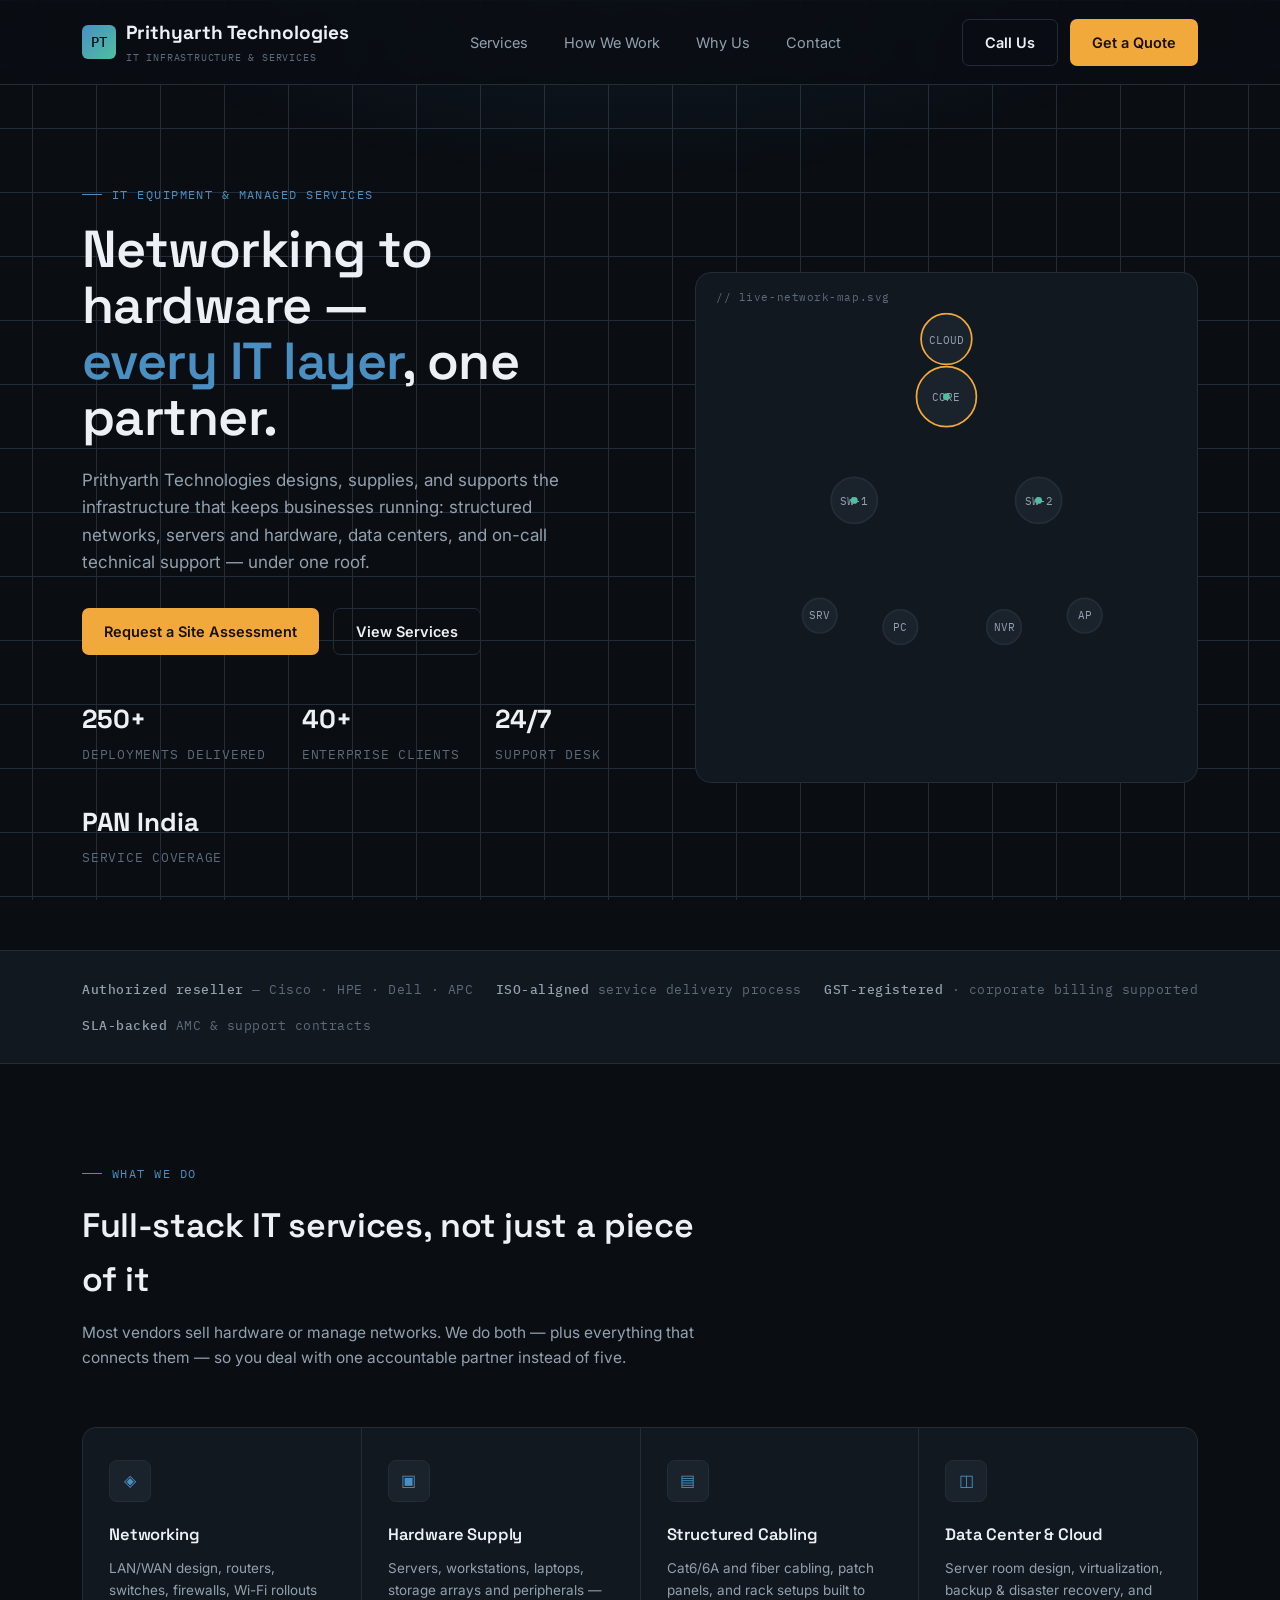
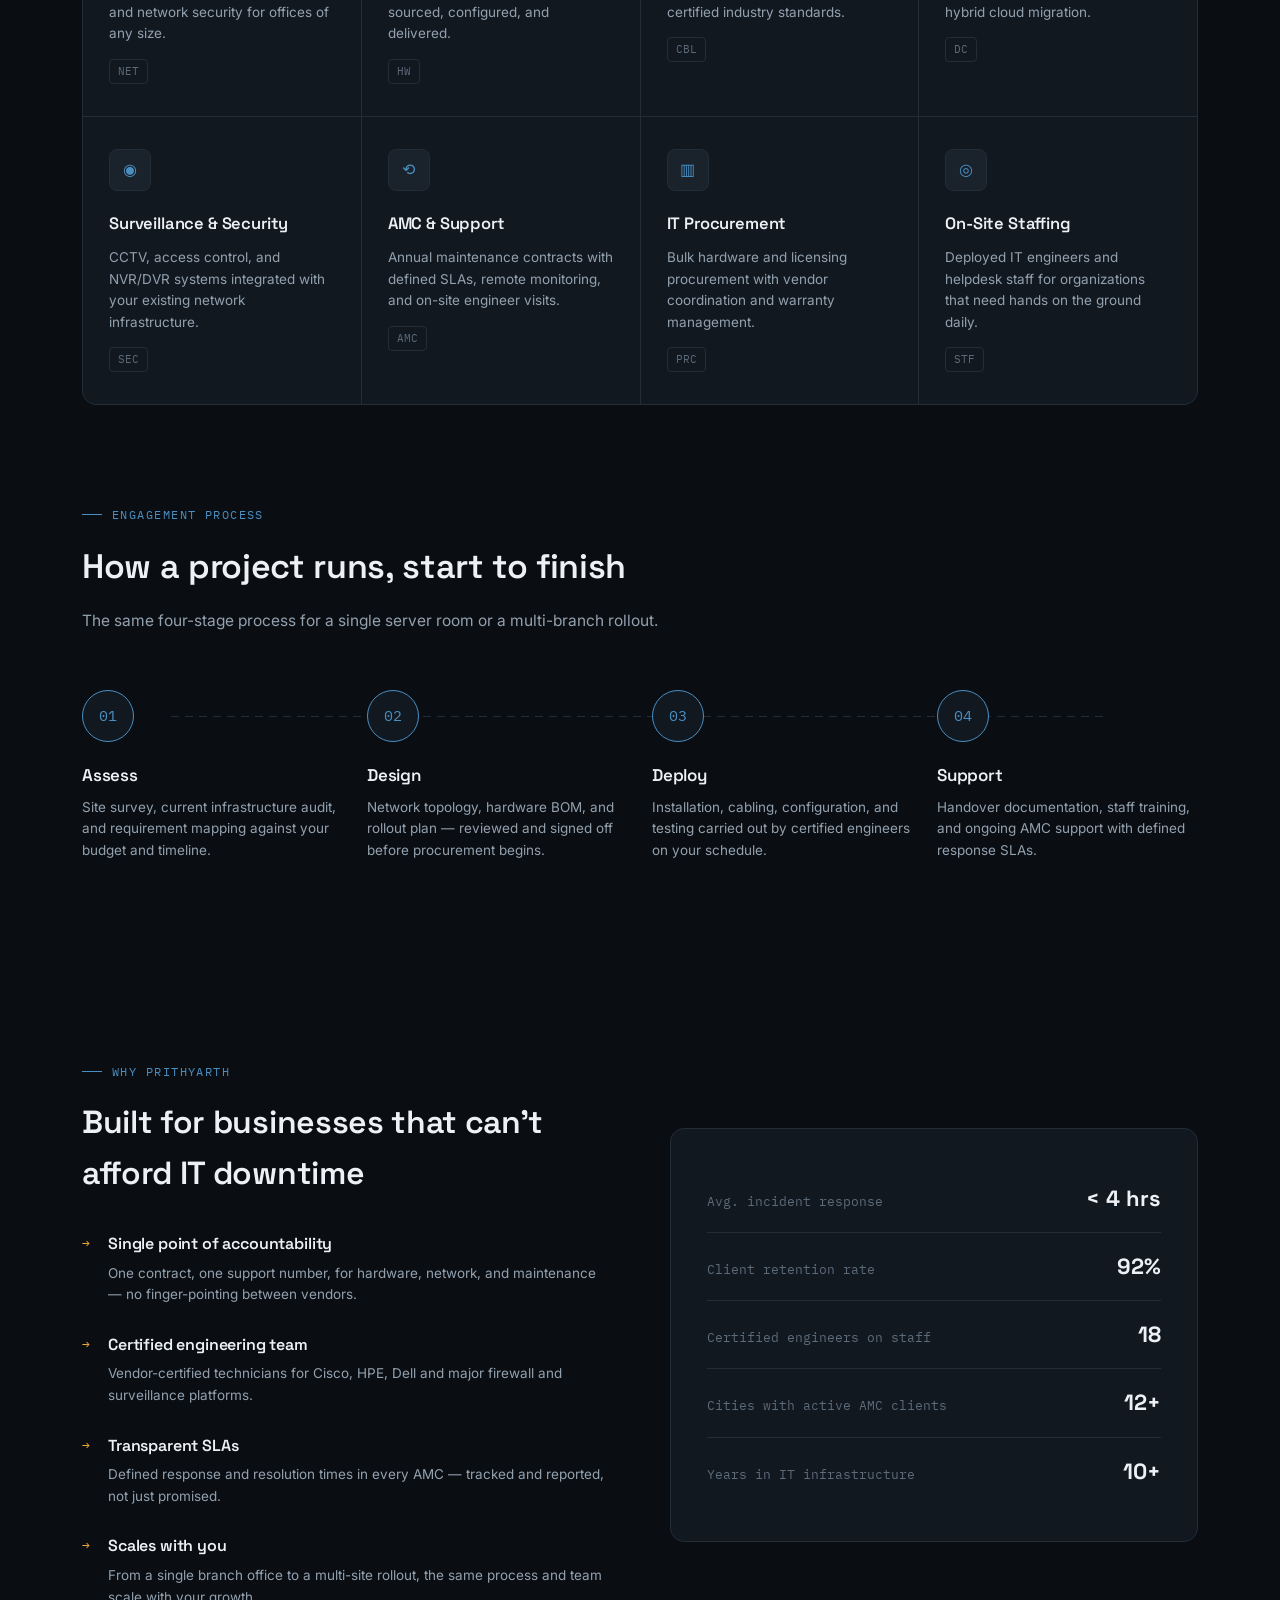
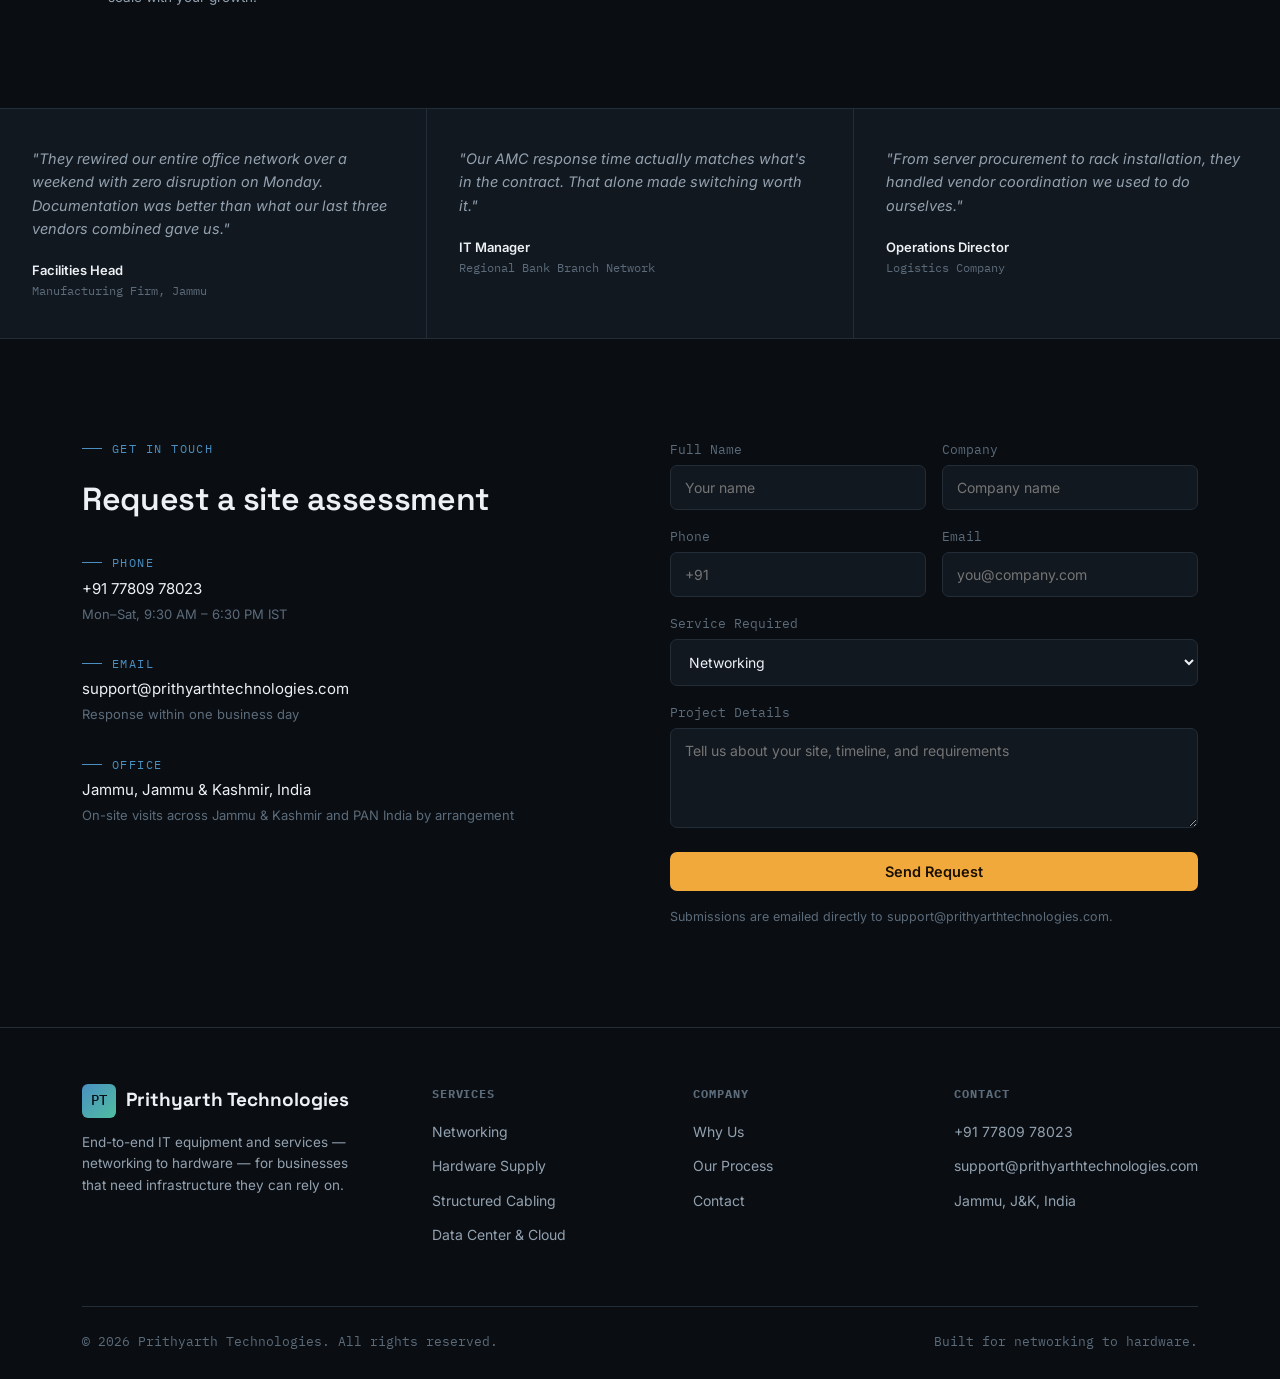
==== index.html @ 9fbeac17 "Add files via upload" ====
<!DOCTYPE html>
<html lang="en">
<head>
<meta charset="UTF-8">
<meta name="viewport" content="width=device-width, initial-scale=1.0">
<title>Prithyarth Technologies — Networking, Hardware & IT Services</title>
<meta name="description" content="Prithyarth Technologies delivers end-to-end IT infrastructure — networking, hardware supply, structured cabling, data center and AMC support — for businesses across India.">
<link rel="preconnect" href="https://fonts.googleapis.com">
<link href="https://fonts.googleapis.com/css2?family=Space+Grotesk:wght@400;500;600;700&family=Inter:wght@400;500;600;700&family=IBM+Plex+Mono:wght@400;500&display=swap" rel="stylesheet">
<style>
  :root{
    --bg:#0A0E13;
    --panel:#121820;
    --panel-raised:#1A222C;
    --border:#232D38;
    --text:#EDF1F5;
    --text-dim:#93A1AF;
    --text-faint:#5C6B7A;
    --steel:#4A8FC2;
    --steel-dim:#2E5473;
    --amber:#F2A93C;
    --teal:#4FBFA0;
    --radius:10px;
  }
  *{margin:0;padding:0;box-sizing:border-box;}
  html{scroll-behavior:smooth;}
  body{
    background:var(--bg);
    color:var(--text);
    font-family:'Inter',sans-serif;
    line-height:1.6;
    overflow-x:hidden;
    background-image:
      linear-gradient(var(--border) 1px, transparent 1px),
      linear-gradient(90deg, var(--border) 1px, transparent 1px);
    background-size:64px 64px;
    background-position:center top;
    background-attachment:fixed;
    background-color:var(--bg);
  }
  body::before{
    content:"";
    position:fixed;inset:0;
    background:radial-gradient(ellipse 80% 50% at 50% -10%, rgba(74,143,194,0.12), transparent 60%);
    pointer-events:none;
    z-index:0;
  }
  h1,h2,h3,h4{font-family:'Space Grotesk',sans-serif;font-weight:600;letter-spacing:-0.01em;}
  .eyebrow{
    font-family:'IBM Plex Mono',monospace;
    font-size:12px;
    letter-spacing:0.12em;
    text-transform:uppercase;
    color:var(--steel);
    display:flex;align-items:center;gap:10px;
    margin-bottom:16px;
  }
  .eyebrow::before{content:"";width:20px;height:1px;background:var(--steel);display:inline-block;}
  a{color:inherit;text-decoration:none;}
  .container{max-width:1180px;margin:0 auto;padding:0 32px;}
  section{position:relative;z-index:1;}

  /* NAV */
  header{
    position:sticky;top:0;z-index:50;
    background:rgba(10,14,19,0.85);
    backdrop-filter:blur(10px);
    border-bottom:1px solid var(--border);
  }
  nav{
    max-width:1180px;margin:0 auto;padding:18px 32px;
    display:flex;align-items:center;justify-content:space-between;
  }
  .logo{
    display:flex;align-items:center;gap:10px;
    font-family:'Space Grotesk',sans-serif;font-weight:700;font-size:19px;
    color:var(--text);
  }
  .logo-mark{
    width:34px;height:34px;border-radius:6px;
    background:linear-gradient(135deg, var(--steel), var(--teal));
    display:flex;align-items:center;justify-content:center;
    font-family:'IBM Plex Mono',monospace;font-weight:500;font-size:14px;color:#081016;
    flex-shrink:0;
  }
  .logo small{display:block;font-family:'IBM Plex Mono',monospace;font-size:10px;font-weight:400;letter-spacing:0.08em;color:var(--text-faint);text-transform:uppercase;margin-top:2px;}
  .nav-links{display:flex;gap:36px;align-items:center;}
  .nav-links a{font-size:14.5px;color:var(--text-dim);transition:color .2s;}
  .nav-links a:hover{color:var(--text);}
  .btn{
    font-family:'Inter',sans-serif;font-weight:600;font-size:14.5px;
    padding:11px 22px;border-radius:7px;
    display:inline-flex;align-items:center;gap:8px;
    transition:all .2s;cursor:pointer;border:none;
  }
  .btn-primary{background:var(--amber);color:#1A1000;}
  .btn-primary:hover{background:#ffb84d;transform:translateY(-1px);}
  .btn-ghost{border:1px solid var(--border);color:var(--text);background:transparent;}
  .btn-ghost:hover{border-color:var(--steel);}
  .nav-cta{display:flex;gap:12px;}
  .nav-toggle{display:none;background:none;border:none;color:var(--text);font-size:24px;cursor:pointer;}

  /* HERO */
  .hero{padding:100px 0 80px;}
  .hero-grid{display:grid;grid-template-columns:1.1fr 1fr;gap:60px;align-items:center;}
  .hero h1{font-size:52px;line-height:1.08;margin-bottom:22px;}
  .hero h1 span{color:var(--steel);}
  .hero p.lead{font-size:17px;color:var(--text-dim);max-width:480px;margin-bottom:32px;}
  .hero-ctas{display:flex;gap:14px;margin-bottom:44px;flex-wrap:wrap;}
  .hero-stats{display:flex;gap:36px;flex-wrap:wrap;}
  .stat b{display:block;font-family:'Space Grotesk',sans-serif;font-size:26px;color:var(--text);}
  .stat span{font-size:12.5px;color:var(--text-faint);font-family:'IBM Plex Mono',monospace;text-transform:uppercase;letter-spacing:0.06em;}

  /* NETWORK DIAGRAM SIGNATURE */
  .diagram-wrap{
    position:relative;
    background:var(--panel);
    border:1px solid var(--border);
    border-radius:16px;
    padding:20px;
    aspect-ratio:1/1;
  }
  .diagram-wrap .tag{
    position:absolute;top:16px;left:20px;
    font-family:'IBM Plex Mono',monospace;font-size:11px;color:var(--text-faint);
    letter-spacing:0.05em;
  }
  .diagram-wrap svg{width:100%;height:100%;}
  .net-line{
    stroke:var(--steel-dim);
    stroke-width:1.5;
    fill:none;
    stroke-dasharray:6 5;
  }
  .net-line.active{
    stroke:var(--steel);
    stroke-dasharray:400;
    stroke-dashoffset:400;
    animation:drawline 2.4s ease forwards infinite;
  }
  .net-line.active.d1{animation-delay:0s;}
  .net-line.active.d2{animation-delay:.3s;}
  .net-line.active.d3{animation-delay:.6s;}
  .net-line.active.d4{animation-delay:.9s;}
  @keyframes drawline{
    0%{stroke-dashoffset:400;opacity:0;}
    15%{opacity:1;}
    60%{stroke-dashoffset:0;opacity:1;}
    100%{stroke-dashoffset:0;opacity:0;}
  }
  .node-circle{fill:var(--panel-raised);stroke:var(--border);stroke-width:1.5;}
  .node-circle.hub{stroke:var(--amber);}
  .node-label{font-family:'IBM Plex Mono',monospace;font-size:9.5px;fill:var(--text-dim);text-anchor:middle;}
  .pulse{
    fill:var(--teal);
    animation:pulse 2.2s ease-in-out infinite;
  }
  @keyframes pulse{
    0%,100%{opacity:.3;r:3;}
    50%{opacity:1;r:5;}
  }

  /* TRUST BAR */
  .trust{border-top:1px solid var(--border);border-bottom:1px solid var(--border);padding:28px 0;background:var(--panel);}
  .trust .container{display:flex;justify-content:space-between;align-items:center;flex-wrap:wrap;gap:16px;}
  .trust-item{font-family:'IBM Plex Mono',monospace;font-size:12.5px;color:var(--text-faint);letter-spacing:0.04em;}
  .trust-item b{color:var(--text-dim);font-weight:500;}

  /* SECTION HEADS */
  .section-head{max-width:640px;margin-bottom:56px;}
  .section-head h2{font-size:34px;margin-bottom:14px;}
  .section-head p{color:var(--text-dim);font-size:15.5px;}
  .section-pad{padding:100px 0;}

  /* SERVICES */
  .services-grid{display:grid;grid-template-columns:repeat(4,1fr);gap:1px;background:var(--border);border:1px solid var(--border);border-radius:14px;overflow:hidden;}
  .service-card{background:var(--panel);padding:32px 26px;transition:background .2s;}
  .service-card:hover{background:var(--panel-raised);}
  .service-icon{
    width:42px;height:42px;border-radius:8px;
    background:var(--panel-raised);border:1px solid var(--border);
    display:flex;align-items:center;justify-content:center;
    margin-bottom:20px;color:var(--steel);
  }
  .service-card h3{font-size:16.5px;margin-bottom:10px;}
  .service-card p{font-size:13.5px;color:var(--text-dim);}
  .service-tag{
    display:inline-block;margin-top:14px;
    font-family:'IBM Plex Mono',monospace;font-size:10.5px;color:var(--text-faint);
    border:1px solid var(--border);padding:3px 8px;border-radius:4px;
  }

  /* PROCESS */
  .process{display:grid;grid-template-columns:repeat(4,1fr);gap:24px;position:relative;}
  .process::before{
    content:"";position:absolute;top:26px;left:8%;right:8%;height:1px;
    background:repeating-linear-gradient(90deg, var(--border) 0 8px, transparent 8px 14px);
    z-index:0;
  }
  .process-step{position:relative;z-index:1;}
  .process-num{
    width:52px;height:52px;border-radius:50%;
    background:var(--panel);border:1.5px solid var(--steel);
    display:flex;align-items:center;justify-content:center;
    font-family:'IBM Plex Mono',monospace;color:var(--steel);font-size:15px;
    margin-bottom:20px;
  }
  .process-step h4{font-size:17px;margin-bottom:8px;}
  .process-step p{font-size:13.5px;color:var(--text-dim);}

  /* WHY US */
  .why-grid{display:grid;grid-template-columns:1fr 1fr;gap:60px;align-items:center;}
  .why-list{display:flex;flex-direction:column;gap:26px;}
  .why-item{display:flex;gap:18px;}
  .why-item .num{font-family:'IBM Plex Mono',monospace;color:var(--amber);font-size:13px;flex-shrink:0;padding-top:3px;}
  .why-item h4{font-size:16px;margin-bottom:6px;}
  .why-item p{font-size:13.5px;color:var(--text-dim);}
  .why-panel{
    background:var(--panel);border:1px solid var(--border);border-radius:14px;
    padding:36px;
  }
  .why-panel .metric{display:flex;justify-content:space-between;align-items:baseline;padding:16px 0;border-bottom:1px solid var(--border);}
  .why-panel .metric:last-child{border-bottom:none;}
  .why-panel .metric b{font-family:'Space Grotesk',sans-serif;font-size:22px;}
  .why-panel .metric span{font-size:12.5px;color:var(--text-faint);font-family:'IBM Plex Mono',monospace;}

  /* TESTIMONIAL */
  .testimonial-strip{background:var(--panel);border-top:1px solid var(--border);border-bottom:1px solid var(--border);}
  .testimonial-grid{display:grid;grid-template-columns:repeat(3,1fr);gap:1px;background:var(--border);}
  .t-card{background:var(--panel);padding:38px 32px;}
  .t-card p{font-size:14.5px;color:var(--text-dim);margin-bottom:20px;font-style:italic;}
  .t-who{font-size:13px;color:var(--text);font-weight:600;}
  .t-role{font-size:12px;color:var(--text-faint);font-family:'IBM Plex Mono',monospace;}

  /* CONTACT */
  .contact-grid{display:grid;grid-template-columns:1fr 1fr;gap:60px;}
  .contact-info-item{margin-bottom:28px;}
  .contact-info-item .eyebrow{margin-bottom:8px;}
  .contact-info-item p{font-size:15px;color:var(--text);}
  .contact-info-item span{font-size:13px;color:var(--text-faint);}
  form{display:flex;flex-direction:column;gap:16px;}
  .form-row{display:grid;grid-template-columns:1fr 1fr;gap:16px;}
  input,textarea,select{
    background:var(--panel);border:1px solid var(--border);border-radius:7px;
    padding:13px 14px;color:var(--text);font-family:'Inter',sans-serif;font-size:14px;
    width:100%;
  }
  input:focus,textarea:focus,select:focus{outline:2px solid var(--steel);outline-offset:1px;}
  textarea{resize:vertical;min-height:100px;}
  label{font-size:12.5px;color:var(--text-faint);font-family:'IBM Plex Mono',monospace;margin-bottom:6px;display:block;}

  /* FOOTER */
  footer{border-top:1px solid var(--border);padding:56px 0 28px;}
  .footer-grid{display:grid;grid-template-columns:1.4fr 1fr 1fr 1fr;gap:40px;margin-bottom:48px;}
  .footer-col h5{font-family:'IBM Plex Mono',monospace;font-size:12px;letter-spacing:0.08em;text-transform:uppercase;color:var(--text-faint);margin-bottom:18px;}
  .footer-col a{display:block;font-size:14px;color:var(--text-dim);margin-bottom:12px;transition:color .2s;}
  .footer-col a:hover{color:var(--steel);}
  .footer-bottom{border-top:1px solid var(--border);padding-top:24px;display:flex;justify-content:space-between;color:var(--text-faint);font-size:12.5px;font-family:'IBM Plex Mono',monospace;flex-wrap:wrap;gap:10px;}

  .reveal{opacity:0;transform:translateY(18px);transition:opacity .6s ease, transform .6s ease;}
  .reveal.visible{opacity:1;transform:translateY(0);}

  @media (max-width:900px){
    .hero-grid,.why-grid,.contact-grid{grid-template-columns:1fr;}
    .services-grid{grid-template-columns:repeat(2,1fr);}
    .testimonial-grid{grid-template-columns:1fr;}
    .process{grid-template-columns:1fr 1fr;row-gap:36px;}
    .process::before{display:none;}
    .footer-grid{grid-template-columns:1fr 1fr;}
    .nav-links{position:fixed;top:70px;left:0;right:0;background:var(--bg);border-bottom:1px solid var(--border);flex-direction:column;padding:24px 32px;gap:20px;display:none;}
    .nav-links.open{display:flex;}
    .nav-toggle{display:block;}
    .nav-cta{display:none;}
    .hero h1{font-size:36px;}
  }
  @media (max-width:600px){
    .services-grid{grid-template-columns:1fr;}
    .process{grid-template-columns:1fr;}
    .form-row{grid-template-columns:1fr;}
    .footer-grid{grid-template-columns:1fr;}
    .hero-stats{gap:24px;}
  }
  @media (prefers-reduced-motion: reduce){
    .net-line.active{animation:none;stroke-dasharray:none;opacity:1;}
    .pulse{animation:none;}
    .reveal{transition:none;opacity:1;transform:none;}
  }
</style>
</head>
<body>

<header>
  <nav>
    <div class="logo">
      <div class="logo-mark">PT</div>
      <div>Prithyarth Technologies<small>IT Infrastructure &amp; Services</small></div>
    </div>
    <div class="nav-links" id="navLinks">
      <a href="#services">Services</a>
      <a href="#process">How We Work</a>
      <a href="#why">Why Us</a>
      <a href="#contact">Contact</a>
    </div>
    <div class="nav-cta">
      <a href="tel:+917780978023" class="btn btn-ghost">Call Us</a>
      <a href="#contact" class="btn btn-primary">Get a Quote</a>
    </div>
    <button class="nav-toggle" id="navToggle" aria-label="Toggle menu">☰</button>
  </nav>
</header>

<section class="hero">
  <div class="container hero-grid">
    <div>
      <div class="eyebrow">IT Equipment &amp; Managed Services</div>
      <h1>Networking to hardware —<br><span>every IT layer</span>, one partner.</h1>
      <p class="lead">Prithyarth Technologies designs, supplies, and supports the infrastructure that keeps businesses running: structured networks, servers and hardware, data centers, and on-call technical support — under one roof.</p>
      <div class="hero-ctas">
        <a href="#contact" class="btn btn-primary">Request a Site Assessment</a>
        <a href="#services" class="btn btn-ghost">View Services</a>
      </div>
      <div class="hero-stats">
        <div class="stat"><b>250+</b><span>Deployments Delivered</span></div>
        <div class="stat"><b>40+</b><span>Enterprise Clients</span></div>
        <div class="stat"><b>24/7</b><span>Support Desk</span></div>
        <div class="stat"><b>PAN India</b><span>Service Coverage</span></div>
      </div>
    </div>
    <div class="diagram-wrap reveal" id="diagramWrap">
      <span class="tag">// live-network-map.svg</span>
      <svg viewBox="0 0 400 400">
        <!-- lines -->
        <path class="net-line active d1" d="M200,90 L120,180"/>
        <path class="net-line active d2" d="M200,90 L280,180"/>
        <path class="net-line active d3" d="M120,180 L90,280"/>
        <path class="net-line active d4" d="M120,180 L160,290"/>
        <path class="net-line active d1" d="M280,180 L250,290"/>
        <path class="net-line active d2" d="M280,180 L320,280"/>
        <path class="net-line active d3" d="M200,90 L200,40"/>

        <!-- cloud node -->
        <circle class="node-circle hub" cx="200" cy="40" r="22"/>
        <text class="node-label" x="200" y="44">CLOUD</text>

        <!-- core node -->
        <circle class="node-circle hub" cx="200" cy="90" r="26"/>
        <text class="node-label" x="200" y="94">CORE</text>

        <!-- switches -->
        <circle class="node-circle" cx="120" cy="180" r="20"/>
        <text class="node-label" x="120" y="184">SW-1</text>
        <circle class="node-circle" cx="280" cy="180" r="20"/>
        <text class="node-label" x="280" y="184">SW-2</text>

        <!-- endpoints -->
        <circle class="node-circle" cx="90" cy="280" r="15"/>
        <text class="node-label" x="90" y="283">SRV</text>
        <circle class="node-circle" cx="160" cy="290" r="15"/>
        <text class="node-label" x="160" y="293">PC</text>
        <circle class="node-circle" cx="250" cy="290" r="15"/>
        <text class="node-label" x="250" y="293">NVR</text>
        <circle class="node-circle" cx="320" cy="280" r="15"/>
        <text class="node-label" x="320" y="283">AP</text>

        <!-- pulses -->
        <circle class="pulse" cx="200" cy="90" r="3"/>
        <circle class="pulse" cx="120" cy="180" r="3" style="animation-delay:.5s"/>
        <circle class="pulse" cx="280" cy="180" r="3" style="animation-delay:1s"/>
      </svg>
    </div>
  </div>
</section>

<div class="trust">
  <div class="container">
    <div class="trust-item"><b>Authorized reseller</b> — Cisco · HPE · Dell · APC</div>
    <div class="trust-item"><b>ISO-aligned</b> service delivery process</div>
    <div class="trust-item"><b>GST-registered</b> · corporate billing supported</div>
    <div class="trust-item"><b>SLA-backed</b> AMC &amp; support contracts</div>
  </div>
</div>

<section class="section-pad" id="services">
  <div class="container">
    <div class="section-head reveal">
      <div class="eyebrow">What We Do</div>
      <h2>Full-stack IT services, not just a piece of it</h2>
      <p>Most vendors sell hardware or manage networks. We do both — plus everything that connects them — so you deal with one accountable partner instead of five.</p>
    </div>
    <div class="services-grid reveal">
      <div class="service-card">
        <div class="service-icon">◈</div>
        <h3>Networking</h3>
        <p>LAN/WAN design, routers, switches, firewalls, Wi-Fi rollouts and network security for offices of any size.</p>
        <span class="service-tag">NET</span>
      </div>
      <div class="service-card">
        <div class="service-icon">▣</div>
        <h3>Hardware Supply</h3>
        <p>Servers, workstations, laptops, storage arrays and peripherals — sourced, configured, and delivered.</p>
        <span class="service-tag">HW</span>
      </div>
      <div class="service-card">
        <div class="service-icon">▤</div>
        <h3>Structured Cabling</h3>
        <p>Cat6/6A and fiber cabling, patch panels, and rack setups built to certified industry standards.</p>
        <span class="service-tag">CBL</span>
      </div>
      <div class="service-card">
        <div class="service-icon">◫</div>
        <h3>Data Center &amp; Cloud</h3>
        <p>Server room design, virtualization, backup &amp; disaster recovery, and hybrid cloud migration.</p>
        <span class="service-tag">DC</span>
      </div>
      <div class="service-card">
        <div class="service-icon">◉</div>
        <h3>Surveillance &amp; Security</h3>
        <p>CCTV, access control, and NVR/DVR systems integrated with your existing network infrastructure.</p>
        <span class="service-tag">SEC</span>
      </div>
      <div class="service-card">
        <div class="service-icon">⟲</div>
        <h3>AMC &amp; Support</h3>
        <p>Annual maintenance contracts with defined SLAs, remote monitoring, and on-site engineer visits.</p>
        <span class="service-tag">AMC</span>
      </div>
      <div class="service-card">
        <div class="service-icon">▥</div>
        <h3>IT Procurement</h3>
        <p>Bulk hardware and licensing procurement with vendor coordination and warranty management.</p>
        <span class="service-tag">PRC</span>
      </div>
      <div class="service-card">
        <div class="service-icon">◎</div>
        <h3>On-Site Staffing</h3>
        <p>Deployed IT engineers and helpdesk staff for organizations that need hands on the ground daily.</p>
        <span class="service-tag">STF</span>
      </div>
    </div>
  </div>
</section>

<section class="section-pad" id="process" style="padding-top:0;">
  <div class="container">
    <div class="section-head reveal">
      <div class="eyebrow">Engagement Process</div>
      <h2>How a project runs, start to finish</h2>
      <p>The same four-stage process for a single server room or a multi-branch rollout.</p>
    </div>
    <div class="process reveal">
      <div class="process-step">
        <div class="process-num">01</div>
        <h4>Assess</h4>
        <p>Site survey, current infrastructure audit, and requirement mapping against your budget and timeline.</p>
      </div>
      <div class="process-step">
        <div class="process-num">02</div>
        <h4>Design</h4>
        <p>Network topology, hardware BOM, and rollout plan — reviewed and signed off before procurement begins.</p>
      </div>
      <div class="process-step">
        <div class="process-num">03</div>
        <h4>Deploy</h4>
        <p>Installation, cabling, configuration, and testing carried out by certified engineers on your schedule.</p>
      </div>
      <div class="process-step">
        <div class="process-num">04</div>
        <h4>Support</h4>
        <p>Handover documentation, staff training, and ongoing AMC support with defined response SLAs.</p>
      </div>
    </div>
  </div>
</section>

<section class="section-pad" id="why">
  <div class="container why-grid">
    <div class="reveal">
      <div class="eyebrow">Why Prithyarth</div>
      <h2 style="font-size:32px;margin-bottom:32px;">Built for businesses that can't afford IT downtime</h2>
      <div class="why-list">
        <div class="why-item">
          <div class="num">→</div>
          <div><h4>Single point of accountability</h4><p>One contract, one support number, for hardware, network, and maintenance — no finger-pointing between vendors.</p></div>
        </div>
        <div class="why-item">
          <div class="num">→</div>
          <div><h4>Certified engineering team</h4><p>Vendor-certified technicians for Cisco, HPE, Dell and major firewall and surveillance platforms.</p></div>
        </div>
        <div class="why-item">
          <div class="num">→</div>
          <div><h4>Transparent SLAs</h4><p>Defined response and resolution times in every AMC — tracked and reported, not just promised.</p></div>
        </div>
        <div class="why-item">
          <div class="num">→</div>
          <div><h4>Scales with you</h4><p>From a single branch office to a multi-site rollout, the same process and team scale with your growth.</p></div>
        </div>
      </div>
    </div>
    <div class="why-panel reveal">
      <div class="metric"><span>Avg. incident response</span><b>&lt; 4 hrs</b></div>
      <div class="metric"><span>Client retention rate</span><b>92%</b></div>
      <div class="metric"><span>Certified engineers on staff</span><b>18</b></div>
      <div class="metric"><span>Cities with active AMC clients</span><b>12+</b></div>
      <div class="metric"><span>Years in IT infrastructure</span><b>10+</b></div>
    </div>
  </div>
</section>

<div class="testimonial-strip">
  <div class="testimonial-grid">
    <div class="t-card reveal">
      <p>"They rewired our entire office network over a weekend with zero disruption on Monday. Documentation was better than what our last three vendors combined gave us."</p>
      <div class="t-who">Facilities Head</div>
      <div class="t-role">Manufacturing Firm, Jammu</div>
    </div>
    <div class="t-card reveal">
      <p>"Our AMC response time actually matches what's in the contract. That alone made switching worth it."</p>
      <div class="t-who">IT Manager</div>
      <div class="t-role">Regional Bank Branch Network</div>
    </div>
    <div class="t-card reveal">
      <p>"From server procurement to rack installation, they handled vendor coordination we used to do ourselves."</p>
      <div class="t-who">Operations Director</div>
      <div class="t-role">Logistics Company</div>
    </div>
  </div>
</div>

<section class="section-pad" id="contact">
  <div class="container contact-grid">
    <div class="reveal">
      <div class="eyebrow">Get In Touch</div>
      <h2 style="font-size:32px;margin-bottom:28px;">Request a site assessment</h2>
      <div class="contact-info-item">
        <div class="eyebrow" style="margin-bottom:4px;">Phone</div>
        <p>+91 77809 78023</p>
        <span>Mon–Sat, 9:30 AM – 6:30 PM IST</span>
      </div>
      <div class="contact-info-item">
        <div class="eyebrow" style="margin-bottom:4px;">Email</div>
        <p>support@prithyarthtechnologies.com</p>
        <span>Response within one business day</span>
      </div>
      <div class="contact-info-item">
        <div class="eyebrow" style="margin-bottom:4px;">Office</div>
        <p>Jammu, Jammu &amp; Kashmir, India</p>
        <span>On-site visits across Jammu &amp; Kashmir and PAN India by arrangement</span>
      </div>
    </div>
    <form class="reveal" action="https://formsubmit.co/support@prithyarthtechnologies.com" method="POST">
      <input type="hidden" name="_subject" value="New enquiry — Prithyarth Technologies website">
      <input type="hidden" name="_captcha" value="false">
      <input type="hidden" name="_template" value="table">
      <input type="text" name="_honey" style="display:none">
      <div class="form-row">
        <div>
          <label for="fname">Full Name</label>
          <input id="fname" name="Full Name" type="text" placeholder="Your name" required>
        </div>
        <div>
          <label for="company">Company</label>
          <input id="company" name="Company" type="text" placeholder="Company name">
        </div>
      </div>
      <div class="form-row">
        <div>
          <label for="phone">Phone</label>
          <input id="phone" name="Phone" type="tel" placeholder="+91" required>
        </div>
        <div>
          <label for="email">Email</label>
          <input id="email" name="Email" type="email" placeholder="you@company.com" required>
        </div>
      </div>
      <div>
        <label for="service">Service Required</label>
        <select id="service" name="Service Required">
          <option>Networking</option>
          <option>Hardware Supply</option>
          <option>Structured Cabling</option>
          <option>Data Center &amp; Cloud</option>
          <option>Surveillance &amp; Security</option>
          <option>AMC &amp; Support</option>
          <option>Something else</option>
        </select>
      </div>
      <div>
        <label for="msg">Project Details</label>
        <textarea id="msg" name="Project Details" placeholder="Tell us about your site, timeline, and requirements"></textarea>
      </div>
      <button type="submit" class="btn btn-primary" style="justify-content:center;">Send Request</button>
      <p style="color:var(--text-faint);font-size:12.5px;">Submissions are emailed directly to support@prithyarthtechnologies.com.</p>
    </form>
  </div>
</section>

<footer>
  <div class="container">
    <div class="footer-grid">
      <div class="footer-col">
        <div class="logo" style="margin-bottom:14px;">
          <div class="logo-mark">PT</div>
          <div>Prithyarth Technologies</div>
        </div>
        <p style="font-size:13.5px;color:var(--text-dim);max-width:280px;">End-to-end IT equipment and services — networking to hardware — for businesses that need infrastructure they can rely on.</p>
      </div>
      <div class="footer-col">
        <h5>Services</h5>
        <a href="#services">Networking</a>
        <a href="#services">Hardware Supply</a>
        <a href="#services">Structured Cabling</a>
        <a href="#services">Data Center &amp; Cloud</a>
      </div>
      <div class="footer-col">
        <h5>Company</h5>
        <a href="#why">Why Us</a>
        <a href="#process">Our Process</a>
        <a href="#contact">Contact</a>
      </div>
      <div class="footer-col">
        <h5>Contact</h5>
        <a href="tel:+917780978023">+91 77809 78023</a>
        <a href="mailto:support@prithyarthtechnologies.com">support@prithyarthtechnologies.com</a>
        <a href="#">Jammu, J&amp;K, India</a>
      </div>
    </div>
    <div class="footer-bottom">
      <span>© 2026 Prithyarth Technologies. All rights reserved.</span>
      <span>Built for networking to hardware.</span>
    </div>
  </div>
</footer>

<script>
  const navToggle = document.getElementById('navToggle');
  const navLinks = document.getElementById('navLinks');
  navToggle.addEventListener('click', () => navLinks.classList.toggle('open'));
  navLinks.querySelectorAll('a').forEach(a => a.addEventListener('click', () => navLinks.classList.remove('open')));

  const revealEls = document.querySelectorAll('.reveal');
  const io = new IntersectionObserver((entries) => {
    entries.forEach(e => { if(e.isIntersecting){ e.target.classList.add('visible'); io.unobserve(e.target); } });
  }, {threshold:0.15});
  revealEls.forEach(el => io.observe(el));
</script>

</body>
</html>
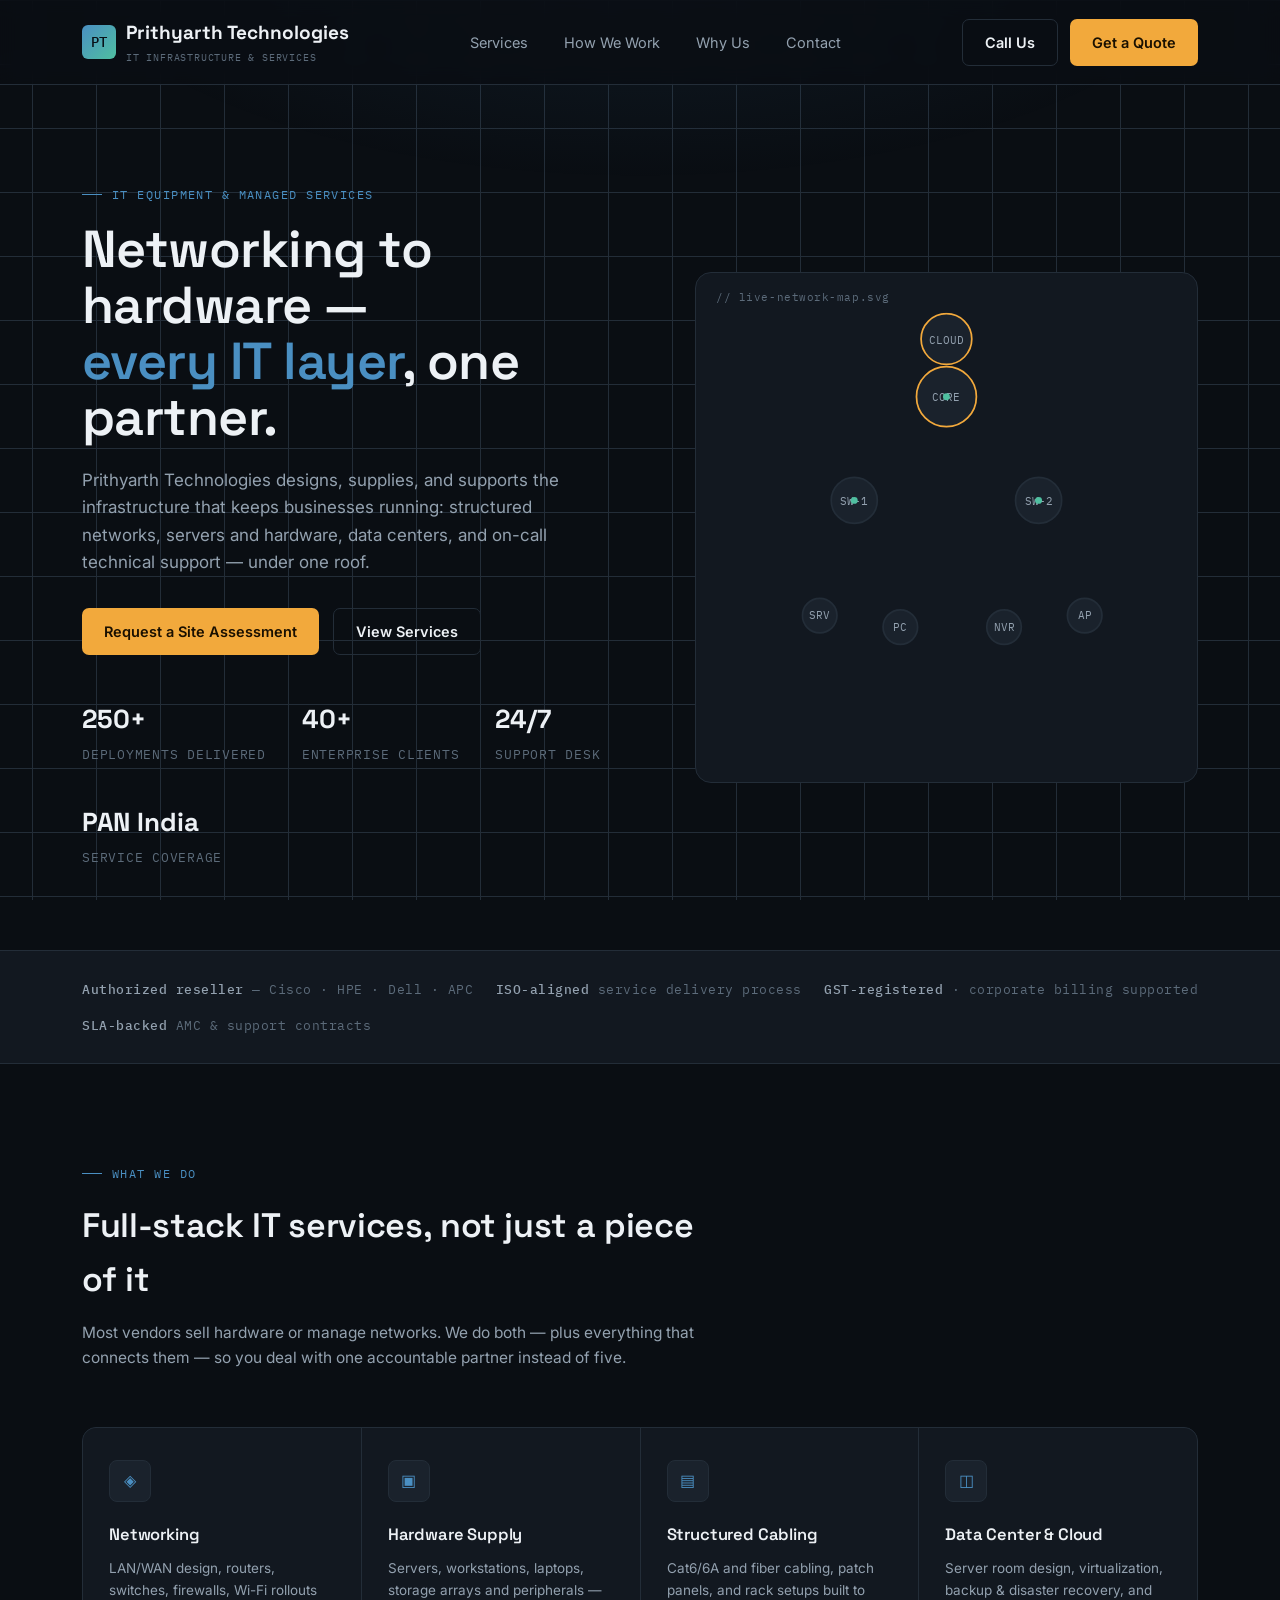
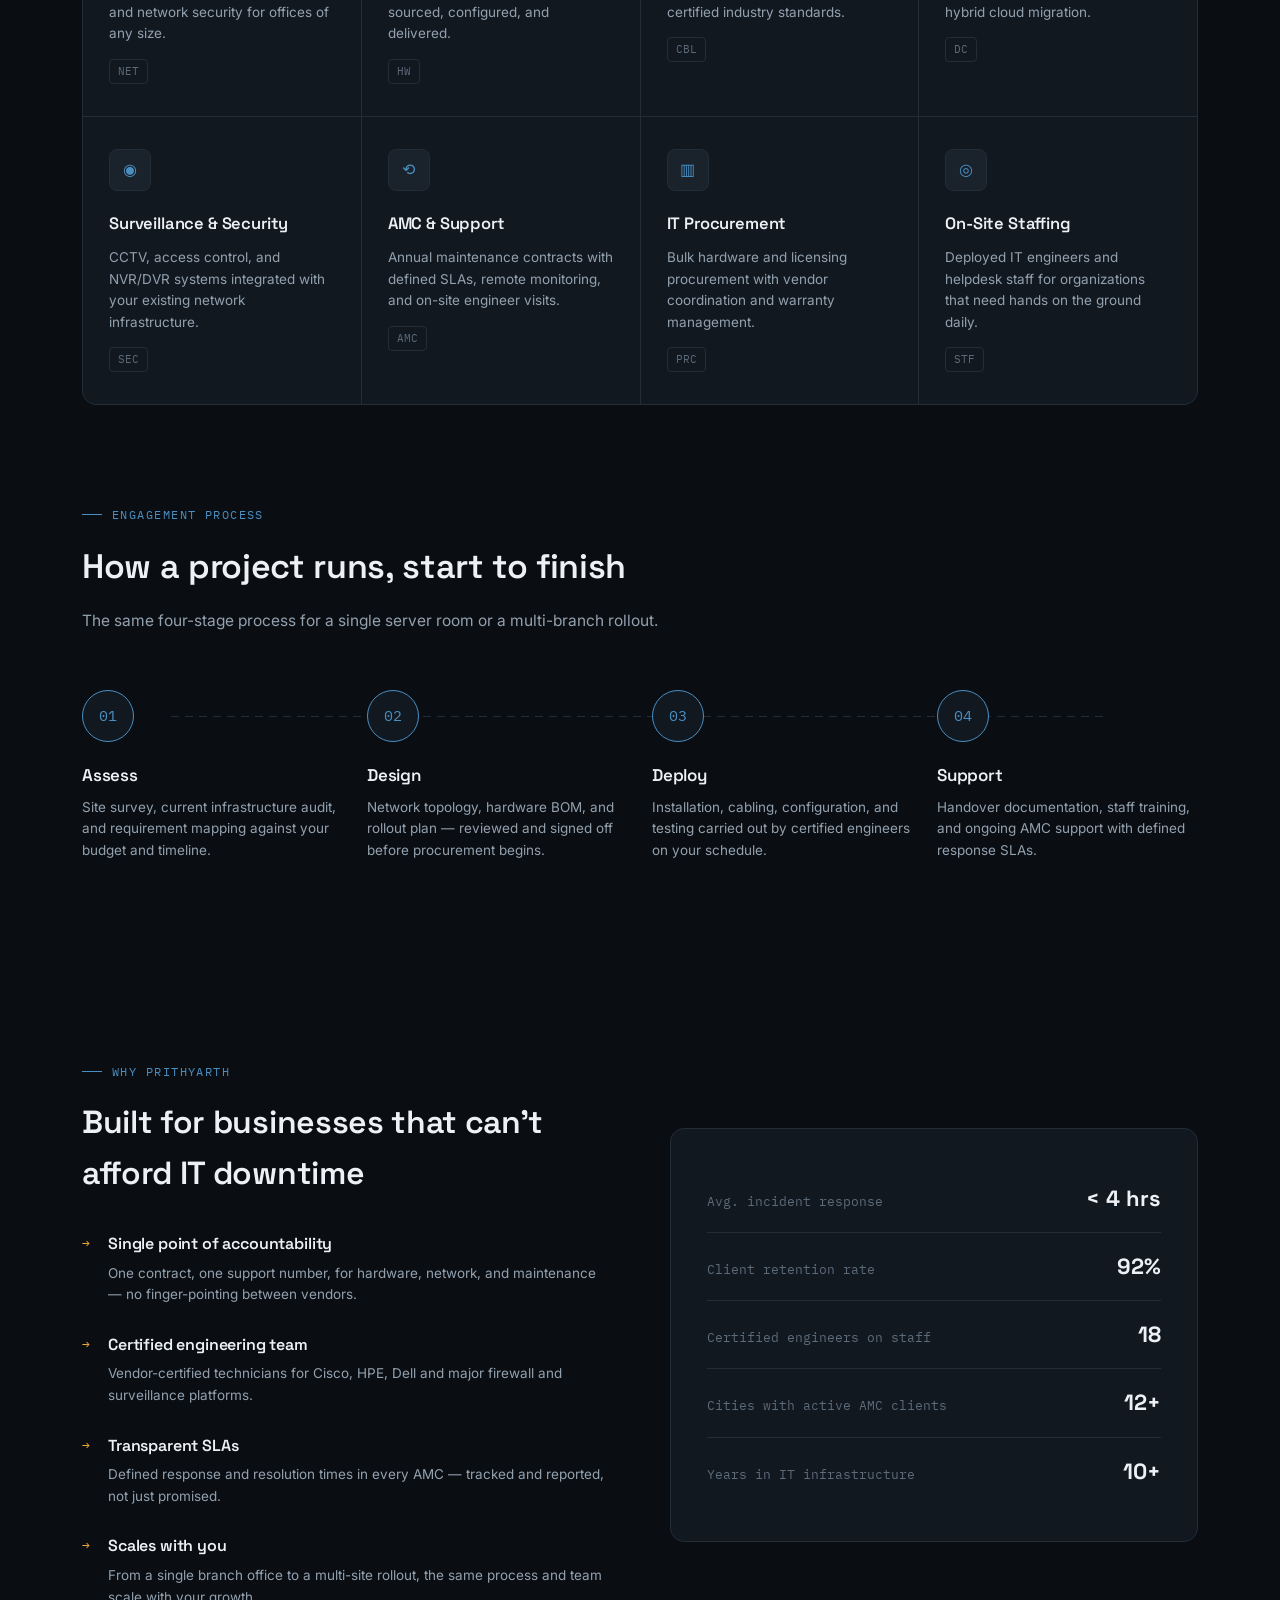
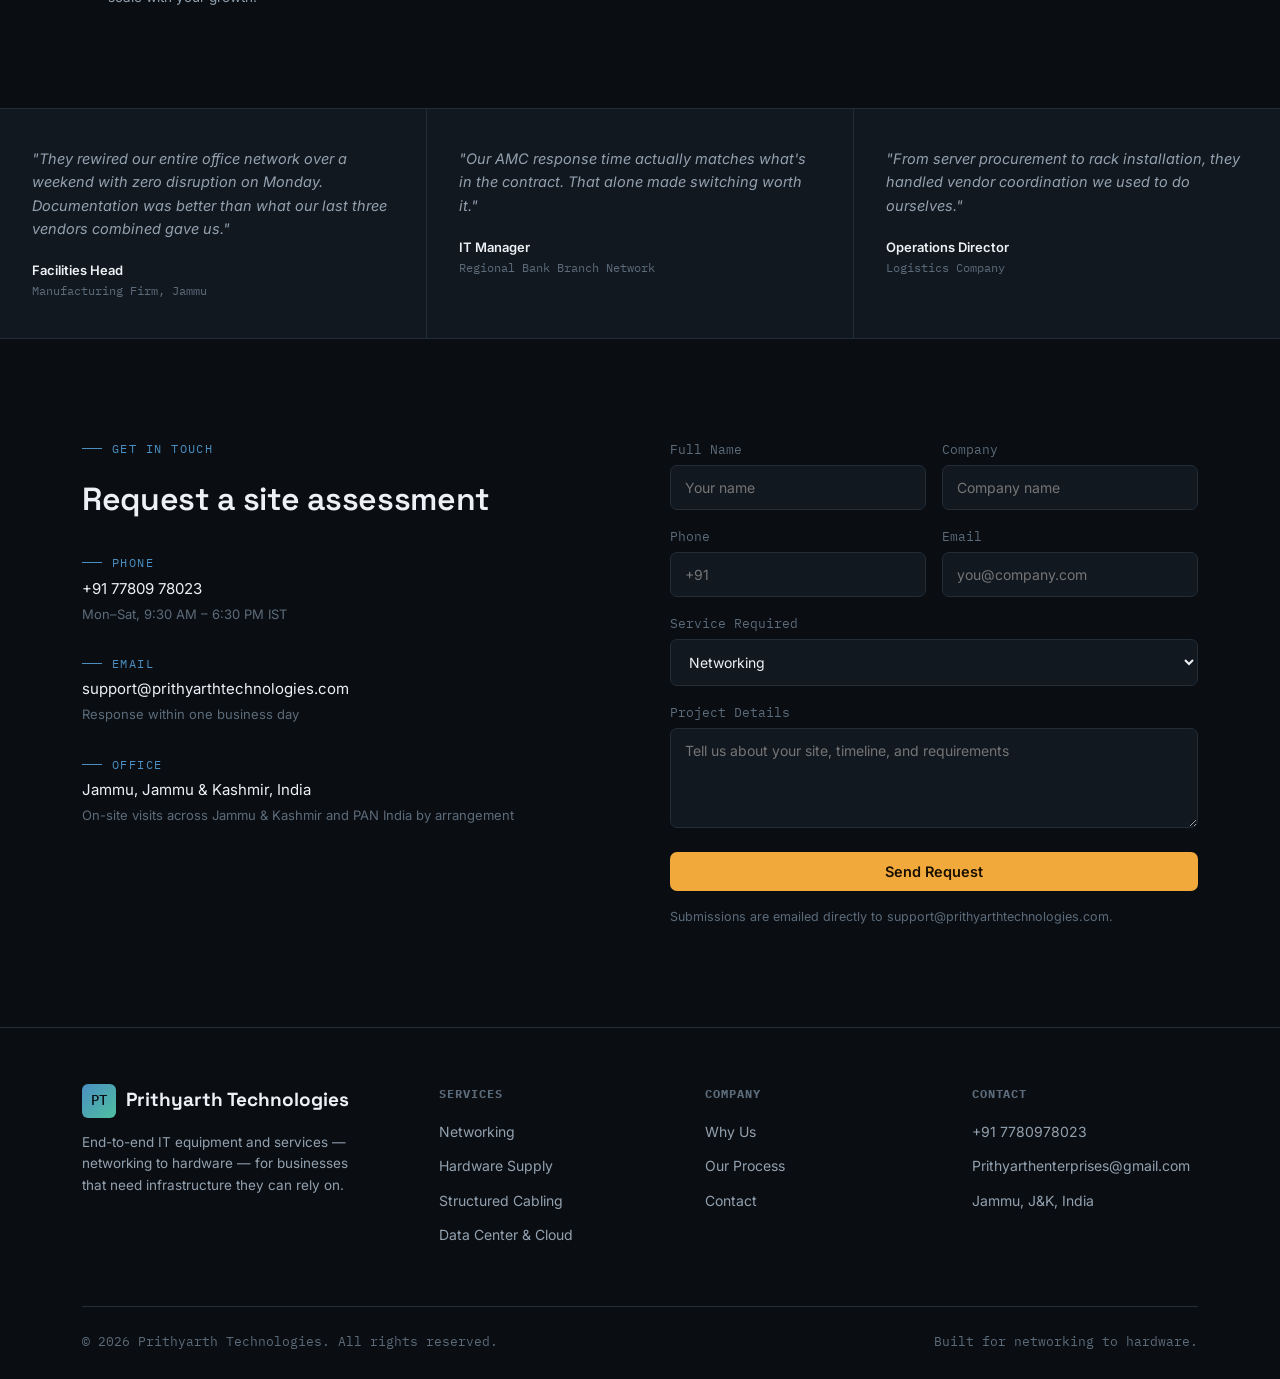
==== commit ce2e7576: "Change contact email and phone number in footer" ====
--- a/index.html
+++ b/index.html
@@ -547,7 +547,7 @@
         <span>On-site visits across Jammu &amp; Kashmir and PAN India by arrangement</span>
       </div>
     </div>
-    <form class="reveal" action="https://formsubmit.co/support@prithyarthtechnologies.com" method="POST">
+    <form class="reveal" action="https://formsubmit.co/Prithyarthenterprises@gmail.com" method="POST">
       <input type="hidden" name="_subject" value="New enquiry — Prithyarth Technologies website">
       <input type="hidden" name="_captcha" value="false">
       <input type="hidden" name="_template" value="table">
@@ -619,8 +619,8 @@
       </div>
       <div class="footer-col">
         <h5>Contact</h5>
-        <a href="tel:+917780978023">+91 77809 78023</a>
-        <a href="mailto:support@prithyarthtechnologies.com">support@prithyarthtechnologies.com</a>
+        <a href="tel:+917780978023">+91 7780978023</a>
+        <a href="mailto:Prithyarthenterprises@gmail.com">Prithyarthenterprises@gmail.com</a>
         <a href="#">Jammu, J&amp;K, India</a>
       </div>
     </div>
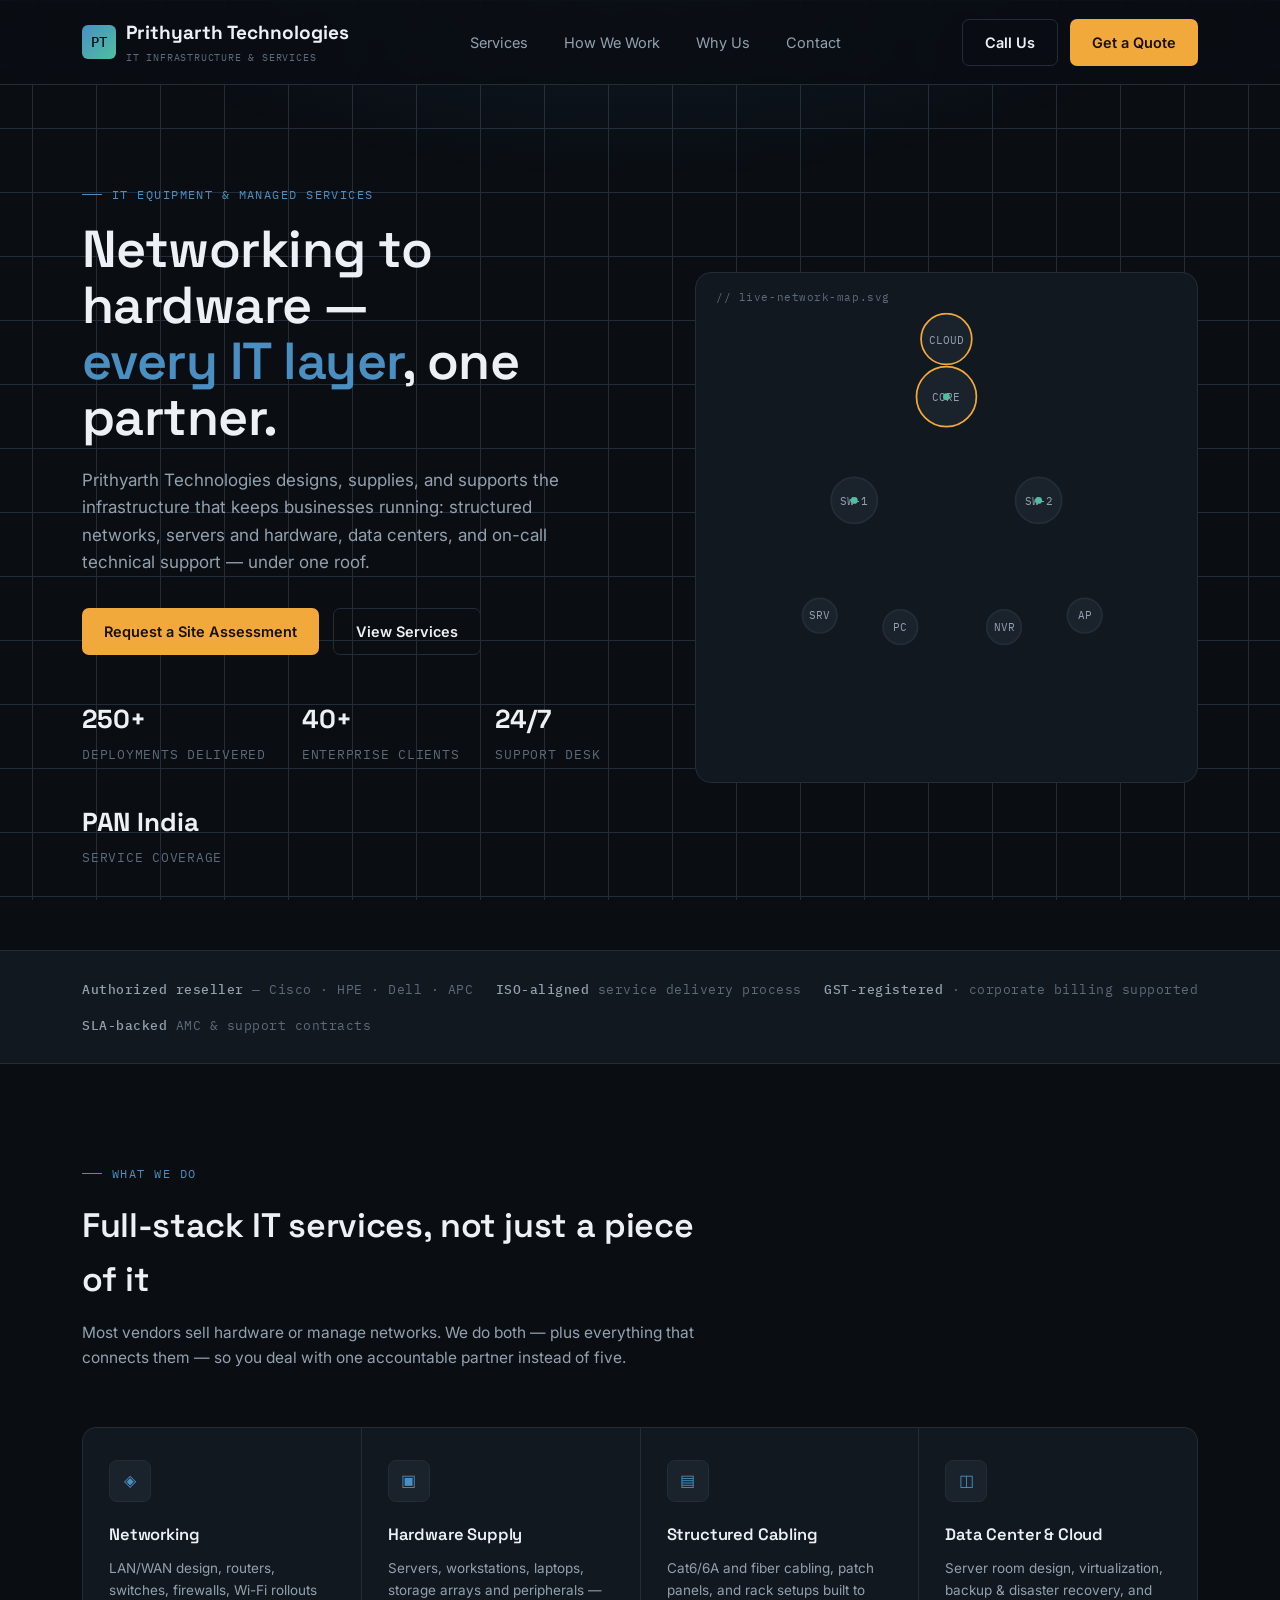
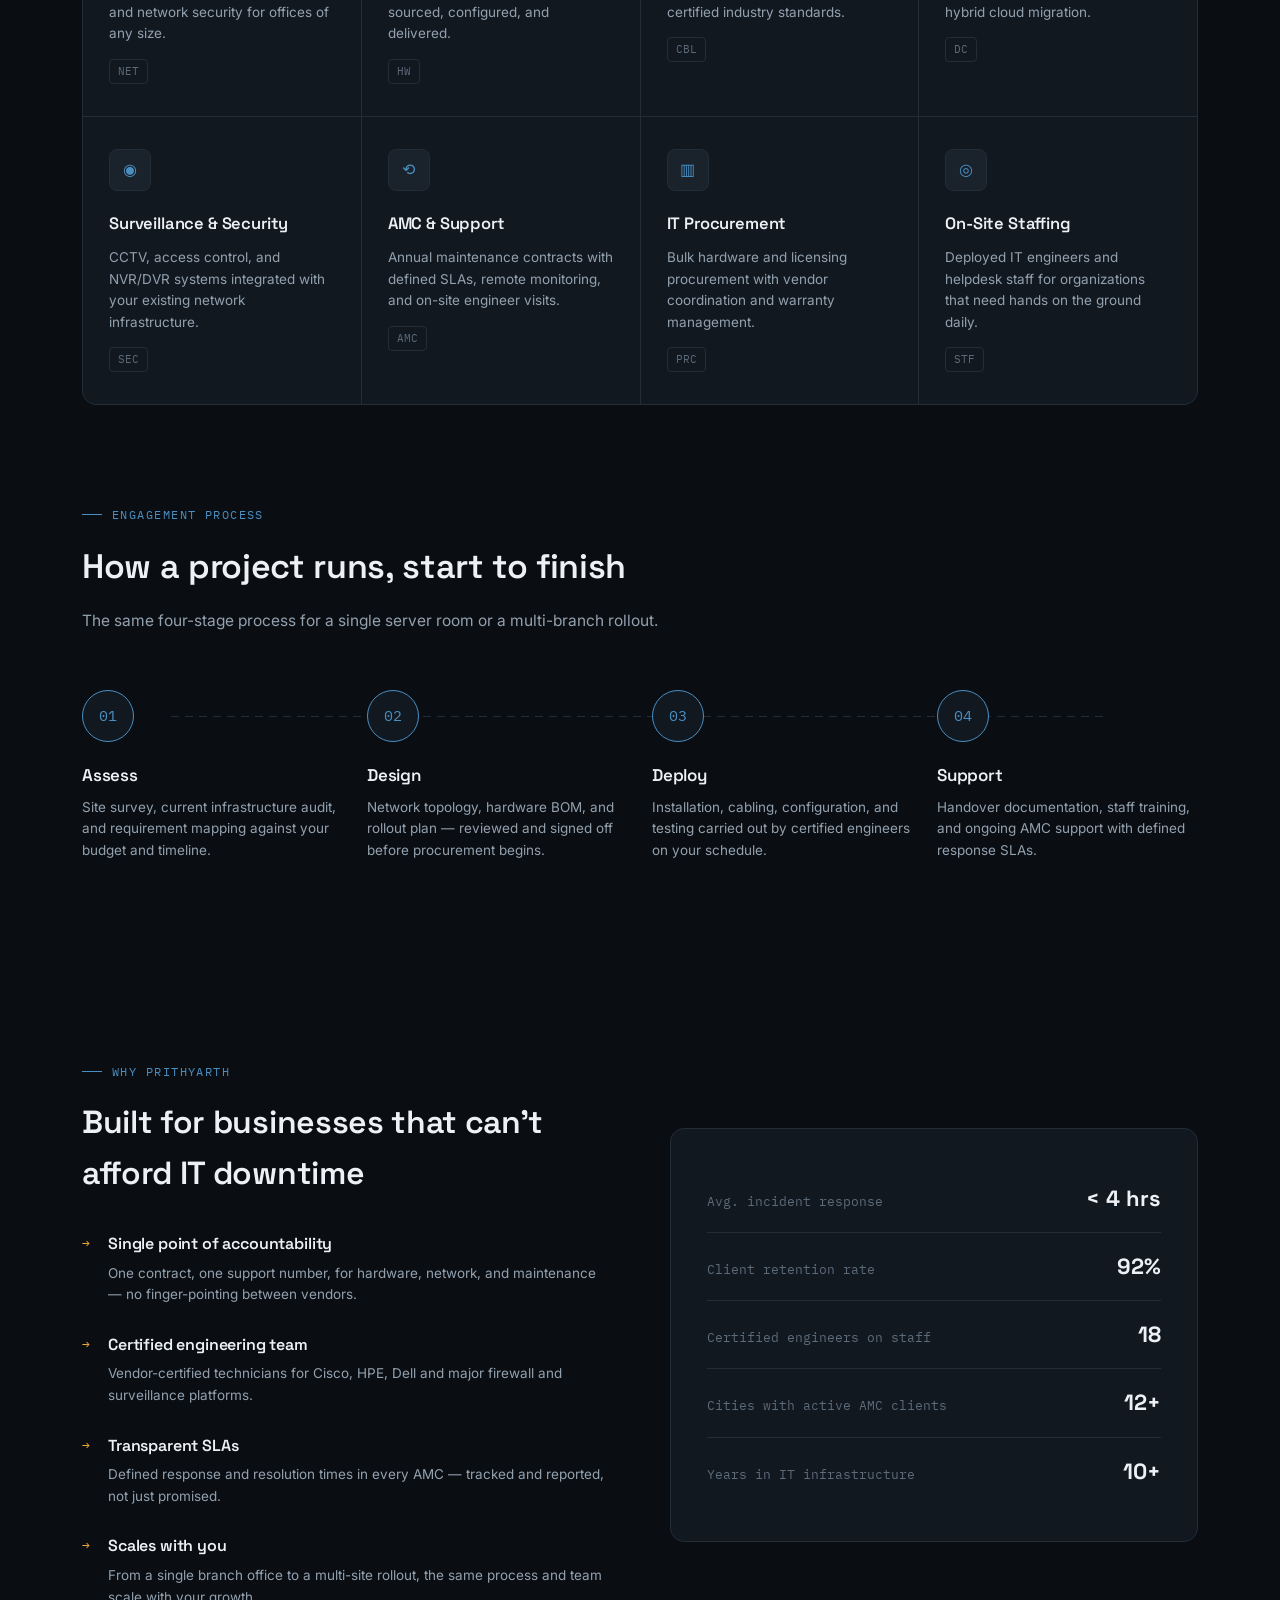
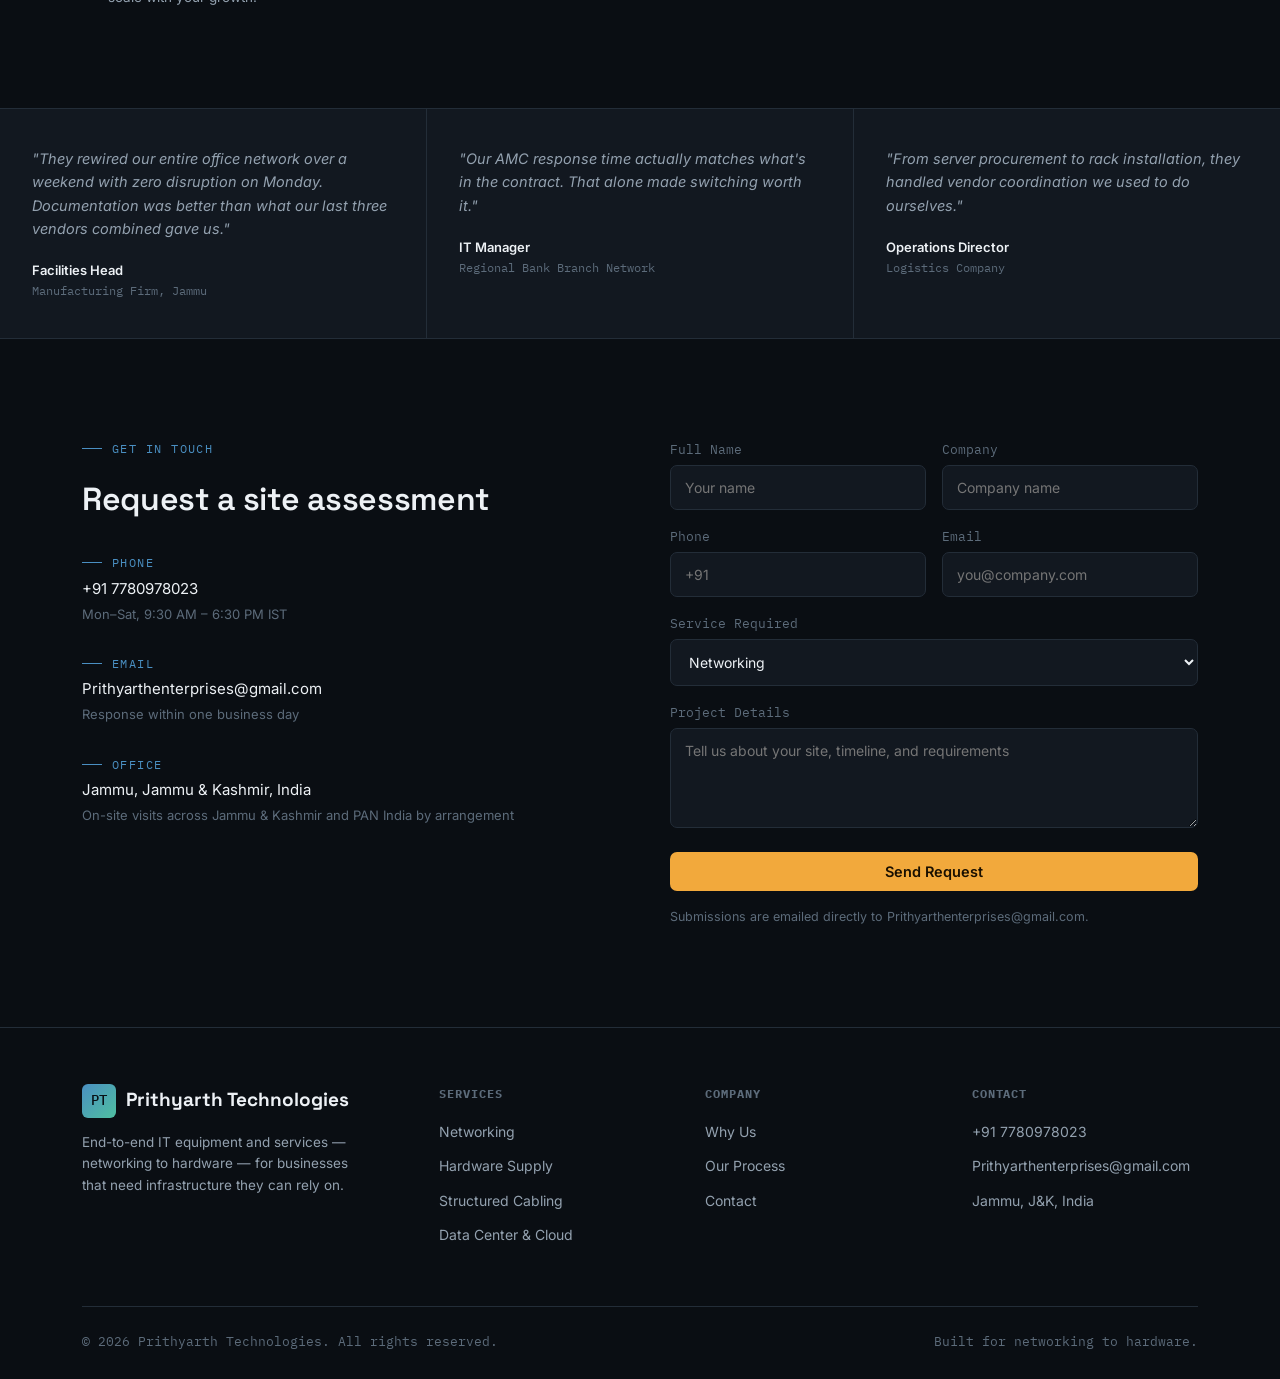
==== commit ddb02091: "Rename Website.html to index.html" ====
--- a/index.html
+++ b/index.html
@@ -533,12 +533,12 @@
       <h2 style="font-size:32px;margin-bottom:28px;">Request a site assessment</h2>
       <div class="contact-info-item">
         <div class="eyebrow" style="margin-bottom:4px;">Phone</div>
-        <p>+91 77809 78023</p>
+        <p>+91 7780978023</p>
         <span>Mon–Sat, 9:30 AM – 6:30 PM IST</span>
       </div>
       <div class="contact-info-item">
         <div class="eyebrow" style="margin-bottom:4px;">Email</div>
-        <p>support@prithyarthtechnologies.com</p>
+        <p>Prithyarthenterprises@gmail.com</p>
         <span>Response within one business day</span>
       </div>
       <div class="contact-info-item">
@@ -589,7 +589,7 @@
         <textarea id="msg" name="Project Details" placeholder="Tell us about your site, timeline, and requirements"></textarea>
       </div>
       <button type="submit" class="btn btn-primary" style="justify-content:center;">Send Request</button>
-      <p style="color:var(--text-faint);font-size:12.5px;">Submissions are emailed directly to support@prithyarthtechnologies.com.</p>
+      <p style="color:var(--text-faint);font-size:12.5px;">Submissions are emailed directly to Prithyarthenterprises@gmail.com.</p>
     </form>
   </div>
 </section>
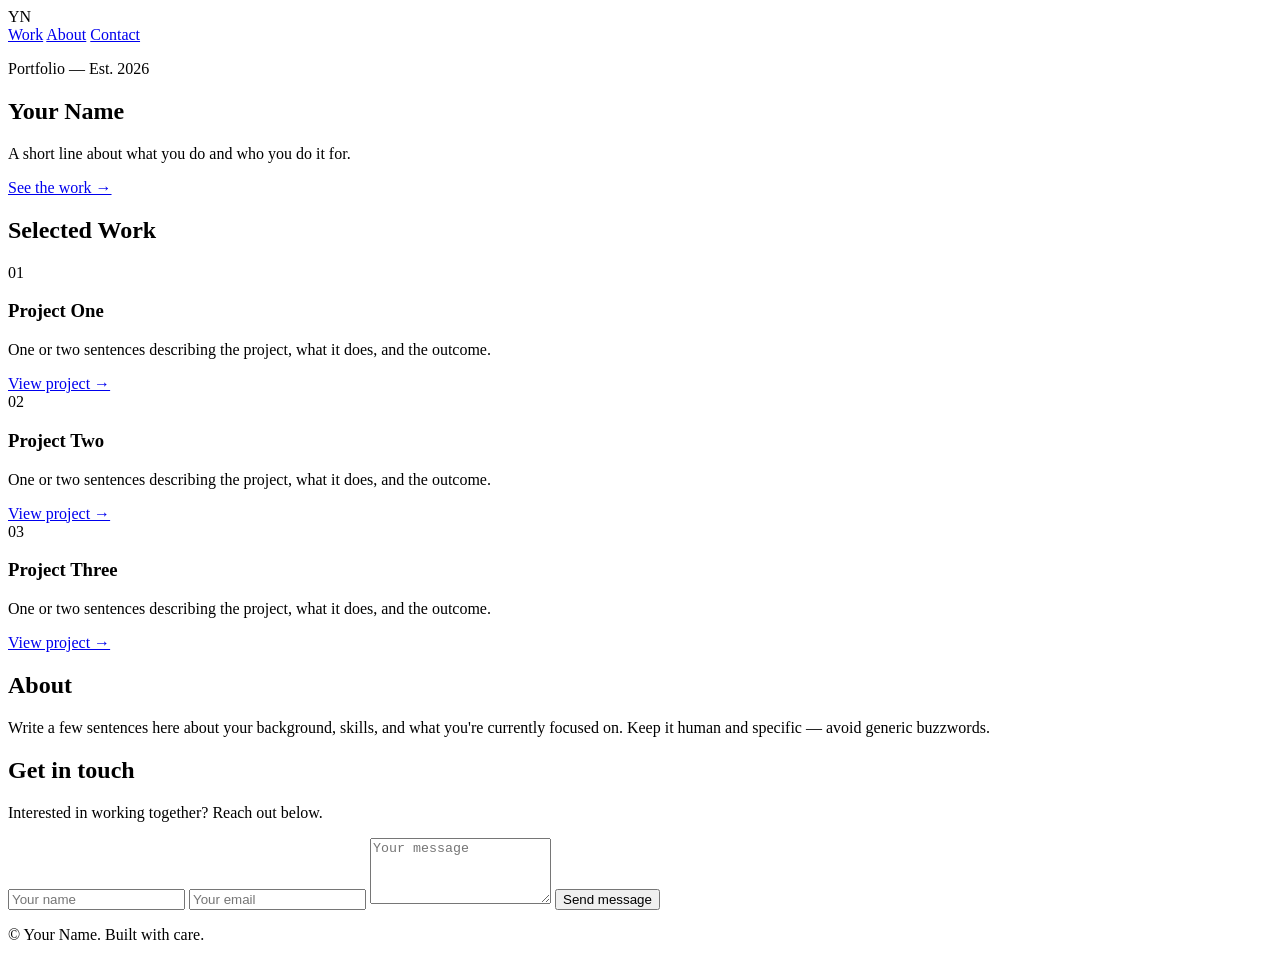
==== commit 8d29cef2: "Update index.html" ====
--- a/index.html
+++ b/index.html
@@ -1,648 +1,82 @@
 <!DOCTYPE html>
 <html lang="en">
 <head>
-<meta charset="UTF-8">
-<meta name="viewport" content="width=device-width, initial-scale=1.0">
-<title>Prithyarth Technologies — Networking, Hardware & IT Services</title>
-<meta name="description" content="Prithyarth Technologies delivers end-to-end IT infrastructure — networking, hardware supply, structured cabling, data center and AMC support — for businesses across India.">
-<link rel="preconnect" href="https://fonts.googleapis.com">
-<link href="https://fonts.googleapis.com/css2?family=Space+Grotesk:wght@400;500;600;700&family=Inter:wght@400;500;600;700&family=IBM+Plex+Mono:wght@400;500&display=swap" rel="stylesheet">
-<style>
-  :root{
-    --bg:#0A0E13;
-    --panel:#121820;
-    --panel-raised:#1A222C;
-    --border:#232D38;
-    --text:#EDF1F5;
-    --text-dim:#93A1AF;
-    --text-faint:#5C6B7A;
-    --steel:#4A8FC2;
-    --steel-dim:#2E5473;
-    --amber:#F2A93C;
-    --teal:#4FBFA0;
-    --radius:10px;
-  }
-  *{margin:0;padding:0;box-sizing:border-box;}
-  html{scroll-behavior:smooth;}
-  body{
-    background:var(--bg);
-    color:var(--text);
-    font-family:'Inter',sans-serif;
-    line-height:1.6;
-    overflow-x:hidden;
-    background-image:
-      linear-gradient(var(--border) 1px, transparent 1px),
-      linear-gradient(90deg, var(--border) 1px, transparent 1px);
-    background-size:64px 64px;
-    background-position:center top;
-    background-attachment:fixed;
-    background-color:var(--bg);
-  }
-  body::before{
-    content:"";
-    position:fixed;inset:0;
-    background:radial-gradient(ellipse 80% 50% at 50% -10%, rgba(74,143,194,0.12), transparent 60%);
-    pointer-events:none;
-    z-index:0;
-  }
-  h1,h2,h3,h4{font-family:'Space Grotesk',sans-serif;font-weight:600;letter-spacing:-0.01em;}
-  .eyebrow{
-    font-family:'IBM Plex Mono',monospace;
-    font-size:12px;
-    letter-spacing:0.12em;
-    text-transform:uppercase;
-    color:var(--steel);
-    display:flex;align-items:center;gap:10px;
-    margin-bottom:16px;
-  }
-  .eyebrow::before{content:"";width:20px;height:1px;background:var(--steel);display:inline-block;}
-  a{color:inherit;text-decoration:none;}
-  .container{max-width:1180px;margin:0 auto;padding:0 32px;}
-  section{position:relative;z-index:1;}
-
-  /* NAV */
-  header{
-    position:sticky;top:0;z-index:50;
-    background:rgba(10,14,19,0.85);
-    backdrop-filter:blur(10px);
-    border-bottom:1px solid var(--border);
-  }
-  nav{
-    max-width:1180px;margin:0 auto;padding:18px 32px;
-    display:flex;align-items:center;justify-content:space-between;
-  }
-  .logo{
-    display:flex;align-items:center;gap:10px;
-    font-family:'Space Grotesk',sans-serif;font-weight:700;font-size:19px;
-    color:var(--text);
-  }
-  .logo-mark{
-    width:34px;height:34px;border-radius:6px;
-    background:linear-gradient(135deg, var(--steel), var(--teal));
-    display:flex;align-items:center;justify-content:center;
-    font-family:'IBM Plex Mono',monospace;font-weight:500;font-size:14px;color:#081016;
-    flex-shrink:0;
-  }
-  .logo small{display:block;font-family:'IBM Plex Mono',monospace;font-size:10px;font-weight:400;letter-spacing:0.08em;color:var(--text-faint);text-transform:uppercase;margin-top:2px;}
-  .nav-links{display:flex;gap:36px;align-items:center;}
-  .nav-links a{font-size:14.5px;color:var(--text-dim);transition:color .2s;}
-  .nav-links a:hover{color:var(--text);}
-  .btn{
-    font-family:'Inter',sans-serif;font-weight:600;font-size:14.5px;
-    padding:11px 22px;border-radius:7px;
-    display:inline-flex;align-items:center;gap:8px;
-    transition:all .2s;cursor:pointer;border:none;
-  }
-  .btn-primary{background:var(--amber);color:#1A1000;}
-  .btn-primary:hover{background:#ffb84d;transform:translateY(-1px);}
-  .btn-ghost{border:1px solid var(--border);color:var(--text);background:transparent;}
-  .btn-ghost:hover{border-color:var(--steel);}
-  .nav-cta{display:flex;gap:12px;}
-  .nav-toggle{display:none;background:none;border:none;color:var(--text);font-size:24px;cursor:pointer;}
-
-  /* HERO */
-  .hero{padding:100px 0 80px;}
-  .hero-grid{display:grid;grid-template-columns:1.1fr 1fr;gap:60px;align-items:center;}
-  .hero h1{font-size:52px;line-height:1.08;margin-bottom:22px;}
-  .hero h1 span{color:var(--steel);}
-  .hero p.lead{font-size:17px;color:var(--text-dim);max-width:480px;margin-bottom:32px;}
-  .hero-ctas{display:flex;gap:14px;margin-bottom:44px;flex-wrap:wrap;}
-  .hero-stats{display:flex;gap:36px;flex-wrap:wrap;}
-  .stat b{display:block;font-family:'Space Grotesk',sans-serif;font-size:26px;color:var(--text);}
-  .stat span{font-size:12.5px;color:var(--text-faint);font-family:'IBM Plex Mono',monospace;text-transform:uppercase;letter-spacing:0.06em;}
-
-  /* NETWORK DIAGRAM SIGNATURE */
-  .diagram-wrap{
-    position:relative;
-    background:var(--panel);
-    border:1px solid var(--border);
-    border-radius:16px;
-    padding:20px;
-    aspect-ratio:1/1;
-  }
-  .diagram-wrap .tag{
-    position:absolute;top:16px;left:20px;
-    font-family:'IBM Plex Mono',monospace;font-size:11px;color:var(--text-faint);
-    letter-spacing:0.05em;
-  }
-  .diagram-wrap svg{width:100%;height:100%;}
-  .net-line{
-    stroke:var(--steel-dim);
-    stroke-width:1.5;
-    fill:none;
-    stroke-dasharray:6 5;
-  }
-  .net-line.active{
-    stroke:var(--steel);
-    stroke-dasharray:400;
-    stroke-dashoffset:400;
-    animation:drawline 2.4s ease forwards infinite;
-  }
-  .net-line.active.d1{animation-delay:0s;}
-  .net-line.active.d2{animation-delay:.3s;}
-  .net-line.active.d3{animation-delay:.6s;}
-  .net-line.active.d4{animation-delay:.9s;}
-  @keyframes drawline{
-    0%{stroke-dashoffset:400;opacity:0;}
-    15%{opacity:1;}
-    60%{stroke-dashoffset:0;opacity:1;}
-    100%{stroke-dashoffset:0;opacity:0;}
-  }
-  .node-circle{fill:var(--panel-raised);stroke:var(--border);stroke-width:1.5;}
-  .node-circle.hub{stroke:var(--amber);}
-  .node-label{font-family:'IBM Plex Mono',monospace;font-size:9.5px;fill:var(--text-dim);text-anchor:middle;}
-  .pulse{
-    fill:var(--teal);
-    animation:pulse 2.2s ease-in-out infinite;
-  }
-  @keyframes pulse{
-    0%,100%{opacity:.3;r:3;}
-    50%{opacity:1;r:5;}
-  }
-
-  /* TRUST BAR */
-  .trust{border-top:1px solid var(--border);border-bottom:1px solid var(--border);padding:28px 0;background:var(--panel);}
-  .trust .container{display:flex;justify-content:space-between;align-items:center;flex-wrap:wrap;gap:16px;}
-  .trust-item{font-family:'IBM Plex Mono',monospace;font-size:12.5px;color:var(--text-faint);letter-spacing:0.04em;}
-  .trust-item b{color:var(--text-dim);font-weight:500;}
-
-  /* SECTION HEADS */
-  .section-head{max-width:640px;margin-bottom:56px;}
-  .section-head h2{font-size:34px;margin-bottom:14px;}
-  .section-head p{color:var(--text-dim);font-size:15.5px;}
-  .section-pad{padding:100px 0;}
-
-  /* SERVICES */
-  .services-grid{display:grid;grid-template-columns:repeat(4,1fr);gap:1px;background:var(--border);border:1px solid var(--border);border-radius:14px;overflow:hidden;}
-  .service-card{background:var(--panel);padding:32px 26px;transition:background .2s;}
-  .service-card:hover{background:var(--panel-raised);}
-  .service-icon{
-    width:42px;height:42px;border-radius:8px;
-    background:var(--panel-raised);border:1px solid var(--border);
-    display:flex;align-items:center;justify-content:center;
-    margin-bottom:20px;color:var(--steel);
-  }
-  .service-card h3{font-size:16.5px;margin-bottom:10px;}
-  .service-card p{font-size:13.5px;color:var(--text-dim);}
-  .service-tag{
-    display:inline-block;margin-top:14px;
-    font-family:'IBM Plex Mono',monospace;font-size:10.5px;color:var(--text-faint);
-    border:1px solid var(--border);padding:3px 8px;border-radius:4px;
-  }
-
-  /* PROCESS */
-  .process{display:grid;grid-template-columns:repeat(4,1fr);gap:24px;position:relative;}
-  .process::before{
-    content:"";position:absolute;top:26px;left:8%;right:8%;height:1px;
-    background:repeating-linear-gradient(90deg, var(--border) 0 8px, transparent 8px 14px);
-    z-index:0;
-  }
-  .process-step{position:relative;z-index:1;}
-  .process-num{
-    width:52px;height:52px;border-radius:50%;
-    background:var(--panel);border:1.5px solid var(--steel);
-    display:flex;align-items:center;justify-content:center;
-    font-family:'IBM Plex Mono',monospace;color:var(--steel);font-size:15px;
-    margin-bottom:20px;
-  }
-  .process-step h4{font-size:17px;margin-bottom:8px;}
-  .process-step p{font-size:13.5px;color:var(--text-dim);}
-
-  /* WHY US */
-  .why-grid{display:grid;grid-template-columns:1fr 1fr;gap:60px;align-items:center;}
-  .why-list{display:flex;flex-direction:column;gap:26px;}
-  .why-item{display:flex;gap:18px;}
-  .why-item .num{font-family:'IBM Plex Mono',monospace;color:var(--amber);font-size:13px;flex-shrink:0;padding-top:3px;}
-  .why-item h4{font-size:16px;margin-bottom:6px;}
-  .why-item p{font-size:13.5px;color:var(--text-dim);}
-  .why-panel{
-    background:var(--panel);border:1px solid var(--border);border-radius:14px;
-    padding:36px;
-  }
-  .why-panel .metric{display:flex;justify-content:space-between;align-items:baseline;padding:16px 0;border-bottom:1px solid var(--border);}
-  .why-panel .metric:last-child{border-bottom:none;}
-  .why-panel .metric b{font-family:'Space Grotesk',sans-serif;font-size:22px;}
-  .why-panel .metric span{font-size:12.5px;color:var(--text-faint);font-family:'IBM Plex Mono',monospace;}
-
-  /* TESTIMONIAL */
-  .testimonial-strip{background:var(--panel);border-top:1px solid var(--border);border-bottom:1px solid var(--border);}
-  .testimonial-grid{display:grid;grid-template-columns:repeat(3,1fr);gap:1px;background:var(--border);}
-  .t-card{background:var(--panel);padding:38px 32px;}
-  .t-card p{font-size:14.5px;color:var(--text-dim);margin-bottom:20px;font-style:italic;}
-  .t-who{font-size:13px;color:var(--text);font-weight:600;}
-  .t-role{font-size:12px;color:var(--text-faint);font-family:'IBM Plex Mono',monospace;}
-
-  /* CONTACT */
-  .contact-grid{display:grid;grid-template-columns:1fr 1fr;gap:60px;}
-  .contact-info-item{margin-bottom:28px;}
-  .contact-info-item .eyebrow{margin-bottom:8px;}
-  .contact-info-item p{font-size:15px;color:var(--text);}
-  .contact-info-item span{font-size:13px;color:var(--text-faint);}
-  form{display:flex;flex-direction:column;gap:16px;}
-  .form-row{display:grid;grid-template-columns:1fr 1fr;gap:16px;}
-  input,textarea,select{
-    background:var(--panel);border:1px solid var(--border);border-radius:7px;
-    padding:13px 14px;color:var(--text);font-family:'Inter',sans-serif;font-size:14px;
-    width:100%;
-  }
-  input:focus,textarea:focus,select:focus{outline:2px solid var(--steel);outline-offset:1px;}
-  textarea{resize:vertical;min-height:100px;}
-  label{font-size:12.5px;color:var(--text-faint);font-family:'IBM Plex Mono',monospace;margin-bottom:6px;display:block;}
-
-  /* FOOTER */
-  footer{border-top:1px solid var(--border);padding:56px 0 28px;}
-  .footer-grid{display:grid;grid-template-columns:1.4fr 1fr 1fr 1fr;gap:40px;margin-bottom:48px;}
-  .footer-col h5{font-family:'IBM Plex Mono',monospace;font-size:12px;letter-spacing:0.08em;text-transform:uppercase;color:var(--text-faint);margin-bottom:18px;}
-  .footer-col a{display:block;font-size:14px;color:var(--text-dim);margin-bottom:12px;transition:color .2s;}
-  .footer-col a:hover{color:var(--steel);}
-  .footer-bottom{border-top:1px solid var(--border);padding-top:24px;display:flex;justify-content:space-between;color:var(--text-faint);font-size:12.5px;font-family:'IBM Plex Mono',monospace;flex-wrap:wrap;gap:10px;}
-
-  .reveal{opacity:0;transform:translateY(18px);transition:opacity .6s ease, transform .6s ease;}
-  .reveal.visible{opacity:1;transform:translateY(0);}
-
-  @media (max-width:900px){
-    .hero-grid,.why-grid,.contact-grid{grid-template-columns:1fr;}
-    .services-grid{grid-template-columns:repeat(2,1fr);}
-    .testimonial-grid{grid-template-columns:1fr;}
-    .process{grid-template-columns:1fr 1fr;row-gap:36px;}
-    .process::before{display:none;}
-    .footer-grid{grid-template-columns:1fr 1fr;}
-    .nav-links{position:fixed;top:70px;left:0;right:0;background:var(--bg);border-bottom:1px solid var(--border);flex-direction:column;padding:24px 32px;gap:20px;display:none;}
-    .nav-links.open{display:flex;}
-    .nav-toggle{display:block;}
-    .nav-cta{display:none;}
-    .hero h1{font-size:36px;}
-  }
-  @media (max-width:600px){
-    .services-grid{grid-template-columns:1fr;}
-    .process{grid-template-columns:1fr;}
-    .form-row{grid-template-columns:1fr;}
-    .footer-grid{grid-template-columns:1fr;}
-    .hero-stats{gap:24px;}
-  }
-  @media (prefers-reduced-motion: reduce){
-    .net-line.active{animation:none;stroke-dasharray:none;opacity:1;}
-    .pulse{animation:none;}
-    .reveal{transition:none;opacity:1;transform:none;}
-  }
-</style>
+  <meta charset="UTF-8">
+  <meta name="viewport" content="width=device-width, initial-scale=1.0">
+  <title>Your Name — Portfolio</title>
+  <link rel="stylesheet" href="style.css">
 </head>
 <body>
 
-<header>
-  <nav>
-    <div class="logo">
-      <div class="logo-mark">PT</div>
-      <div>Prithyarth Technologies<small>IT Infrastructure &amp; Services</small></div>
+  <header class="site-header">
+    <div class="wrap header-row">
+      <span class="mark">YN</span>
+      <nav>
+        <a href="#work">Work</a>
+        <a href="#about">About</a>
+        <a href="#contact">Contact</a>
+      </nav>
     </div>
-    <div class="nav-links" id="navLinks">
-      <a href="#services">Services</a>
-      <a href="#process">How We Work</a>
-      <a href="#why">Why Us</a>
-      <a href="#contact">Contact</a>
-    </div>
-    <div class="nav-cta">
-      <a href="tel:+917780978023" class="btn btn-ghost">Call Us</a>
-      <a href="#contact" class="btn btn-primary">Get a Quote</a>
-    </div>
-    <button class="nav-toggle" id="navToggle" aria-label="Toggle menu">☰</button>
-  </nav>
-</header>
+  </header>
 
-<section class="hero">
-  <div class="container hero-grid">
-    <div>
-      <div class="eyebrow">IT Equipment &amp; Managed Services</div>
-      <h1>Networking to hardware —<br><span>every IT layer</span>, one partner.</h1>
-      <p class="lead">Prithyarth Technologies designs, supplies, and supports the infrastructure that keeps businesses running: structured networks, servers and hardware, data centers, and on-call technical support — under one roof.</p>
-      <div class="hero-ctas">
-        <a href="#contact" class="btn btn-primary">Request a Site Assessment</a>
-        <a href="#services" class="btn btn-ghost">View Services</a>
+  <main>
+    <section class="hero wrap">
+      <p class="eyebrow">Portfolio — Est. 2026</p>
+      <h1>Your Name</h1>
+      <p class="tagline">A short line about what you do and who you do it for.</p>
+      <a class="cta" href="#work">See the work &rarr;</a>
+    </section>
+
+    <section id="work" class="work wrap">
+      <h2>Selected Work</h2>
+      <div class="card-index">
+
+        <article class="index-card">
+          <div class="card-tab">01</div>
+          <h3>Project One</h3>
+          <p>One or two sentences describing the project, what it does, and the outcome.</p>
+          <a href="#" class="card-link">View project &rarr;</a>
+        </article>
+
+        <article class="index-card">
+          <div class="card-tab">02</div>
+          <h3>Project Two</h3>
+          <p>One or two sentences describing the project, what it does, and the outcome.</p>
+          <a href="#" class="card-link">View project &rarr;</a>
+        </article>
+
+        <article class="index-card">
+          <div class="card-tab">03</div>
+          <h3>Project Three</h3>
+          <p>One or two sentences describing the project, what it does, and the outcome.</p>
+          <a href="#" class="card-link">View project &rarr;</a>
+        </article>
+
       </div>
-      <div class="hero-stats">
-        <div class="stat"><b>250+</b><span>Deployments Delivered</span></div>
-        <div class="stat"><b>40+</b><span>Enterprise Clients</span></div>
-        <div class="stat"><b>24/7</b><span>Support Desk</span></div>
-        <div class="stat"><b>PAN India</b><span>Service Coverage</span></div>
-      </div>
-    </div>
-    <div class="diagram-wrap reveal" id="diagramWrap">
-      <span class="tag">// live-network-map.svg</span>
-      <svg viewBox="0 0 400 400">
-        <!-- lines -->
-        <path class="net-line active d1" d="M200,90 L120,180"/>
-        <path class="net-line active d2" d="M200,90 L280,180"/>
-        <path class="net-line active d3" d="M120,180 L90,280"/>
-        <path class="net-line active d4" d="M120,180 L160,290"/>
-        <path class="net-line active d1" d="M280,180 L250,290"/>
-        <path class="net-line active d2" d="M280,180 L320,280"/>
-        <path class="net-line active d3" d="M200,90 L200,40"/>
+    </section>
 
-        <!-- cloud node -->
-        <circle class="node-circle hub" cx="200" cy="40" r="22"/>
-        <text class="node-label" x="200" y="44">CLOUD</text>
+    <section id="about" class="about wrap">
+      <h2>About</h2>
+      <p>Write a few sentences here about your background, skills, and what you're currently focused on. Keep it human and specific — avoid generic buzzwords.</p>
+    </section>
 
-        <!-- core node -->
-        <circle class="node-circle hub" cx="200" cy="90" r="26"/>
-        <text class="node-label" x="200" y="94">CORE</text>
+    <section id="contact" class="contact wrap">
+      <h2>Get in touch</h2>
+      <p>Interested in working together? Reach out below.</p>
+      <form id="contact-form">
+        <input type="text" id="name" placeholder="Your name" required>
+        <input type="email" id="email" placeholder="Your email" required>
+        <textarea id="message" placeholder="Your message" rows="4" required></textarea>
+        <button type="submit">Send message</button>
+      </form>
+      <p id="form-status" class="form-status"></p>
+    </section>
+  </main>
 
-        <!-- switches -->
-        <circle class="node-circle" cx="120" cy="180" r="20"/>
-        <text class="node-label" x="120" y="184">SW-1</text>
-        <circle class="node-circle" cx="280" cy="180" r="20"/>
-        <text class="node-label" x="280" y="184">SW-2</text>
+  <footer class="site-footer wrap">
+    <p>&copy; <span id="year"></span> Your Name. Built with care.</p>
+  </footer>
 
-        <!-- endpoints -->
-        <circle class="node-circle" cx="90" cy="280" r="15"/>
-        <text class="node-label" x="90" y="283">SRV</text>
-        <circle class="node-circle" cx="160" cy="290" r="15"/>
-        <text class="node-label" x="160" y="293">PC</text>
-        <circle class="node-circle" cx="250" cy="290" r="15"/>
-        <text class="node-label" x="250" y="293">NVR</text>
-        <circle class="node-circle" cx="320" cy="280" r="15"/>
-        <text class="node-label" x="320" y="283">AP</text>
-
-        <!-- pulses -->
-        <circle class="pulse" cx="200" cy="90" r="3"/>
-        <circle class="pulse" cx="120" cy="180" r="3" style="animation-delay:.5s"/>
-        <circle class="pulse" cx="280" cy="180" r="3" style="animation-delay:1s"/>
-      </svg>
-    </div>
-  </div>
-</section>
-
-<div class="trust">
-  <div class="container">
-    <div class="trust-item"><b>Authorized reseller</b> — Cisco · HPE · Dell · APC</div>
-    <div class="trust-item"><b>ISO-aligned</b> service delivery process</div>
-    <div class="trust-item"><b>GST-registered</b> · corporate billing supported</div>
-    <div class="trust-item"><b>SLA-backed</b> AMC &amp; support contracts</div>
-  </div>
-</div>
-
-<section class="section-pad" id="services">
-  <div class="container">
-    <div class="section-head reveal">
-      <div class="eyebrow">What We Do</div>
-      <h2>Full-stack IT services, not just a piece of it</h2>
-      <p>Most vendors sell hardware or manage networks. We do both — plus everything that connects them — so you deal with one accountable partner instead of five.</p>
-    </div>
-    <div class="services-grid reveal">
-      <div class="service-card">
-        <div class="service-icon">◈</div>
-        <h3>Networking</h3>
-        <p>LAN/WAN design, routers, switches, firewalls, Wi-Fi rollouts and network security for offices of any size.</p>
-        <span class="service-tag">NET</span>
-      </div>
-      <div class="service-card">
-        <div class="service-icon">▣</div>
-        <h3>Hardware Supply</h3>
-        <p>Servers, workstations, laptops, storage arrays and peripherals — sourced, configured, and delivered.</p>
-        <span class="service-tag">HW</span>
-      </div>
-      <div class="service-card">
-        <div class="service-icon">▤</div>
-        <h3>Structured Cabling</h3>
-        <p>Cat6/6A and fiber cabling, patch panels, and rack setups built to certified industry standards.</p>
-        <span class="service-tag">CBL</span>
-      </div>
-      <div class="service-card">
-        <div class="service-icon">◫</div>
-        <h3>Data Center &amp; Cloud</h3>
-        <p>Server room design, virtualization, backup &amp; disaster recovery, and hybrid cloud migration.</p>
-        <span class="service-tag">DC</span>
-      </div>
-      <div class="service-card">
-        <div class="service-icon">◉</div>
-        <h3>Surveillance &amp; Security</h3>
-        <p>CCTV, access control, and NVR/DVR systems integrated with your existing network infrastructure.</p>
-        <span class="service-tag">SEC</span>
-      </div>
-      <div class="service-card">
-        <div class="service-icon">⟲</div>
-        <h3>AMC &amp; Support</h3>
-        <p>Annual maintenance contracts with defined SLAs, remote monitoring, and on-site engineer visits.</p>
-        <span class="service-tag">AMC</span>
-      </div>
-      <div class="service-card">
-        <div class="service-icon">▥</div>
-        <h3>IT Procurement</h3>
-        <p>Bulk hardware and licensing procurement with vendor coordination and warranty management.</p>
-        <span class="service-tag">PRC</span>
-      </div>
-      <div class="service-card">
-        <div class="service-icon">◎</div>
-        <h3>On-Site Staffing</h3>
-        <p>Deployed IT engineers and helpdesk staff for organizations that need hands on the ground daily.</p>
-        <span class="service-tag">STF</span>
-      </div>
-    </div>
-  </div>
-</section>
-
-<section class="section-pad" id="process" style="padding-top:0;">
-  <div class="container">
-    <div class="section-head reveal">
-      <div class="eyebrow">Engagement Process</div>
-      <h2>How a project runs, start to finish</h2>
-      <p>The same four-stage process for a single server room or a multi-branch rollout.</p>
-    </div>
-    <div class="process reveal">
-      <div class="process-step">
-        <div class="process-num">01</div>
-        <h4>Assess</h4>
-        <p>Site survey, current infrastructure audit, and requirement mapping against your budget and timeline.</p>
-      </div>
-      <div class="process-step">
-        <div class="process-num">02</div>
-        <h4>Design</h4>
-        <p>Network topology, hardware BOM, and rollout plan — reviewed and signed off before procurement begins.</p>
-      </div>
-      <div class="process-step">
-        <div class="process-num">03</div>
-        <h4>Deploy</h4>
-        <p>Installation, cabling, configuration, and testing carried out by certified engineers on your schedule.</p>
-      </div>
-      <div class="process-step">
-        <div class="process-num">04</div>
-        <h4>Support</h4>
-        <p>Handover documentation, staff training, and ongoing AMC support with defined response SLAs.</p>
-      </div>
-    </div>
-  </div>
-</section>
-
-<section class="section-pad" id="why">
-  <div class="container why-grid">
-    <div class="reveal">
-      <div class="eyebrow">Why Prithyarth</div>
-      <h2 style="font-size:32px;margin-bottom:32px;">Built for businesses that can't afford IT downtime</h2>
-      <div class="why-list">
-        <div class="why-item">
-          <div class="num">→</div>
-          <div><h4>Single point of accountability</h4><p>One contract, one support number, for hardware, network, and maintenance — no finger-pointing between vendors.</p></div>
-        </div>
-        <div class="why-item">
-          <div class="num">→</div>
-          <div><h4>Certified engineering team</h4><p>Vendor-certified technicians for Cisco, HPE, Dell and major firewall and surveillance platforms.</p></div>
-        </div>
-        <div class="why-item">
-          <div class="num">→</div>
-          <div><h4>Transparent SLAs</h4><p>Defined response and resolution times in every AMC — tracked and reported, not just promised.</p></div>
-        </div>
-        <div class="why-item">
-          <div class="num">→</div>
-          <div><h4>Scales with you</h4><p>From a single branch office to a multi-site rollout, the same process and team scale with your growth.</p></div>
-        </div>
-      </div>
-    </div>
-    <div class="why-panel reveal">
-      <div class="metric"><span>Avg. incident response</span><b>&lt; 4 hrs</b></div>
-      <div class="metric"><span>Client retention rate</span><b>92%</b></div>
-      <div class="metric"><span>Certified engineers on staff</span><b>18</b></div>
-      <div class="metric"><span>Cities with active AMC clients</span><b>12+</b></div>
-      <div class="metric"><span>Years in IT infrastructure</span><b>10+</b></div>
-    </div>
-  </div>
-</section>
-
-<div class="testimonial-strip">
-  <div class="testimonial-grid">
-    <div class="t-card reveal">
-      <p>"They rewired our entire office network over a weekend with zero disruption on Monday. Documentation was better than what our last three vendors combined gave us."</p>
-      <div class="t-who">Facilities Head</div>
-      <div class="t-role">Manufacturing Firm, Jammu</div>
-    </div>
-    <div class="t-card reveal">
-      <p>"Our AMC response time actually matches what's in the contract. That alone made switching worth it."</p>
-      <div class="t-who">IT Manager</div>
-      <div class="t-role">Regional Bank Branch Network</div>
-    </div>
-    <div class="t-card reveal">
-      <p>"From server procurement to rack installation, they handled vendor coordination we used to do ourselves."</p>
-      <div class="t-who">Operations Director</div>
-      <div class="t-role">Logistics Company</div>
-    </div>
-  </div>
-</div>
-
-<section class="section-pad" id="contact">
-  <div class="container contact-grid">
-    <div class="reveal">
-      <div class="eyebrow">Get In Touch</div>
-      <h2 style="font-size:32px;margin-bottom:28px;">Request a site assessment</h2>
-      <div class="contact-info-item">
-        <div class="eyebrow" style="margin-bottom:4px;">Phone</div>
-        <p>+91 7780978023</p>
-        <span>Mon–Sat, 9:30 AM – 6:30 PM IST</span>
-      </div>
-      <div class="contact-info-item">
-        <div class="eyebrow" style="margin-bottom:4px;">Email</div>
-        <p>Prithyarthenterprises@gmail.com</p>
-        <span>Response within one business day</span>
-      </div>
-      <div class="contact-info-item">
-        <div class="eyebrow" style="margin-bottom:4px;">Office</div>
-        <p>Jammu, Jammu &amp; Kashmir, India</p>
-        <span>On-site visits across Jammu &amp; Kashmir and PAN India by arrangement</span>
-      </div>
-    </div>
-    <form class="reveal" action="https://formsubmit.co/Prithyarthenterprises@gmail.com" method="POST">
-      <input type="hidden" name="_subject" value="New enquiry — Prithyarth Technologies website">
-      <input type="hidden" name="_captcha" value="false">
-      <input type="hidden" name="_template" value="table">
-      <input type="text" name="_honey" style="display:none">
-      <div class="form-row">
-        <div>
-          <label for="fname">Full Name</label>
-          <input id="fname" name="Full Name" type="text" placeholder="Your name" required>
-        </div>
-        <div>
-          <label for="company">Company</label>
-          <input id="company" name="Company" type="text" placeholder="Company name">
-        </div>
-      </div>
-      <div class="form-row">
-        <div>
-          <label for="phone">Phone</label>
-          <input id="phone" name="Phone" type="tel" placeholder="+91" required>
-        </div>
-        <div>
-          <label for="email">Email</label>
-          <input id="email" name="Email" type="email" placeholder="you@company.com" required>
-        </div>
-      </div>
-      <div>
-        <label for="service">Service Required</label>
-        <select id="service" name="Service Required">
-          <option>Networking</option>
-          <option>Hardware Supply</option>
-          <option>Structured Cabling</option>
-          <option>Data Center &amp; Cloud</option>
-          <option>Surveillance &amp; Security</option>
-          <option>AMC &amp; Support</option>
-          <option>Something else</option>
-        </select>
-      </div>
-      <div>
-        <label for="msg">Project Details</label>
-        <textarea id="msg" name="Project Details" placeholder="Tell us about your site, timeline, and requirements"></textarea>
-      </div>
-      <button type="submit" class="btn btn-primary" style="justify-content:center;">Send Request</button>
-      <p style="color:var(--text-faint);font-size:12.5px;">Submissions are emailed directly to Prithyarthenterprises@gmail.com.</p>
-    </form>
-  </div>
-</section>
-
-<footer>
-  <div class="container">
-    <div class="footer-grid">
-      <div class="footer-col">
-        <div class="logo" style="margin-bottom:14px;">
-          <div class="logo-mark">PT</div>
-          <div>Prithyarth Technologies</div>
-        </div>
-        <p style="font-size:13.5px;color:var(--text-dim);max-width:280px;">End-to-end IT equipment and services — networking to hardware — for businesses that need infrastructure they can rely on.</p>
-      </div>
-      <div class="footer-col">
-        <h5>Services</h5>
-        <a href="#services">Networking</a>
-        <a href="#services">Hardware Supply</a>
-        <a href="#services">Structured Cabling</a>
-        <a href="#services">Data Center &amp; Cloud</a>
-      </div>
-      <div class="footer-col">
-        <h5>Company</h5>
-        <a href="#why">Why Us</a>
-        <a href="#process">Our Process</a>
-        <a href="#contact">Contact</a>
-      </div>
-      <div class="footer-col">
-        <h5>Contact</h5>
-        <a href="tel:+917780978023">+91 7780978023</a>
-        <a href="mailto:Prithyarthenterprises@gmail.com">Prithyarthenterprises@gmail.com</a>
-        <a href="#">Jammu, J&amp;K, India</a>
-      </div>
-    </div>
-    <div class="footer-bottom">
-      <span>© 2026 Prithyarth Technologies. All rights reserved.</span>
-      <span>Built for networking to hardware.</span>
-    </div>
-  </div>
-</footer>
-
-<script>
-  const navToggle = document.getElementById('navToggle');
-  const navLinks = document.getElementById('navLinks');
-  navToggle.addEventListener('click', () => navLinks.classList.toggle('open'));
-  navLinks.querySelectorAll('a').forEach(a => a.addEventListener('click', () => navLinks.classList.remove('open')));
-
-  const revealEls = document.querySelectorAll('.reveal');
-  const io = new IntersectionObserver((entries) => {
-    entries.forEach(e => { if(e.isIntersecting){ e.target.classList.add('visible'); io.unobserve(e.target); } });
-  }, {threshold:0.15});
-  revealEls.forEach(el => io.observe(el));
-</script>
-
+  <script src="script.js"></script>
 </body>
 </html>
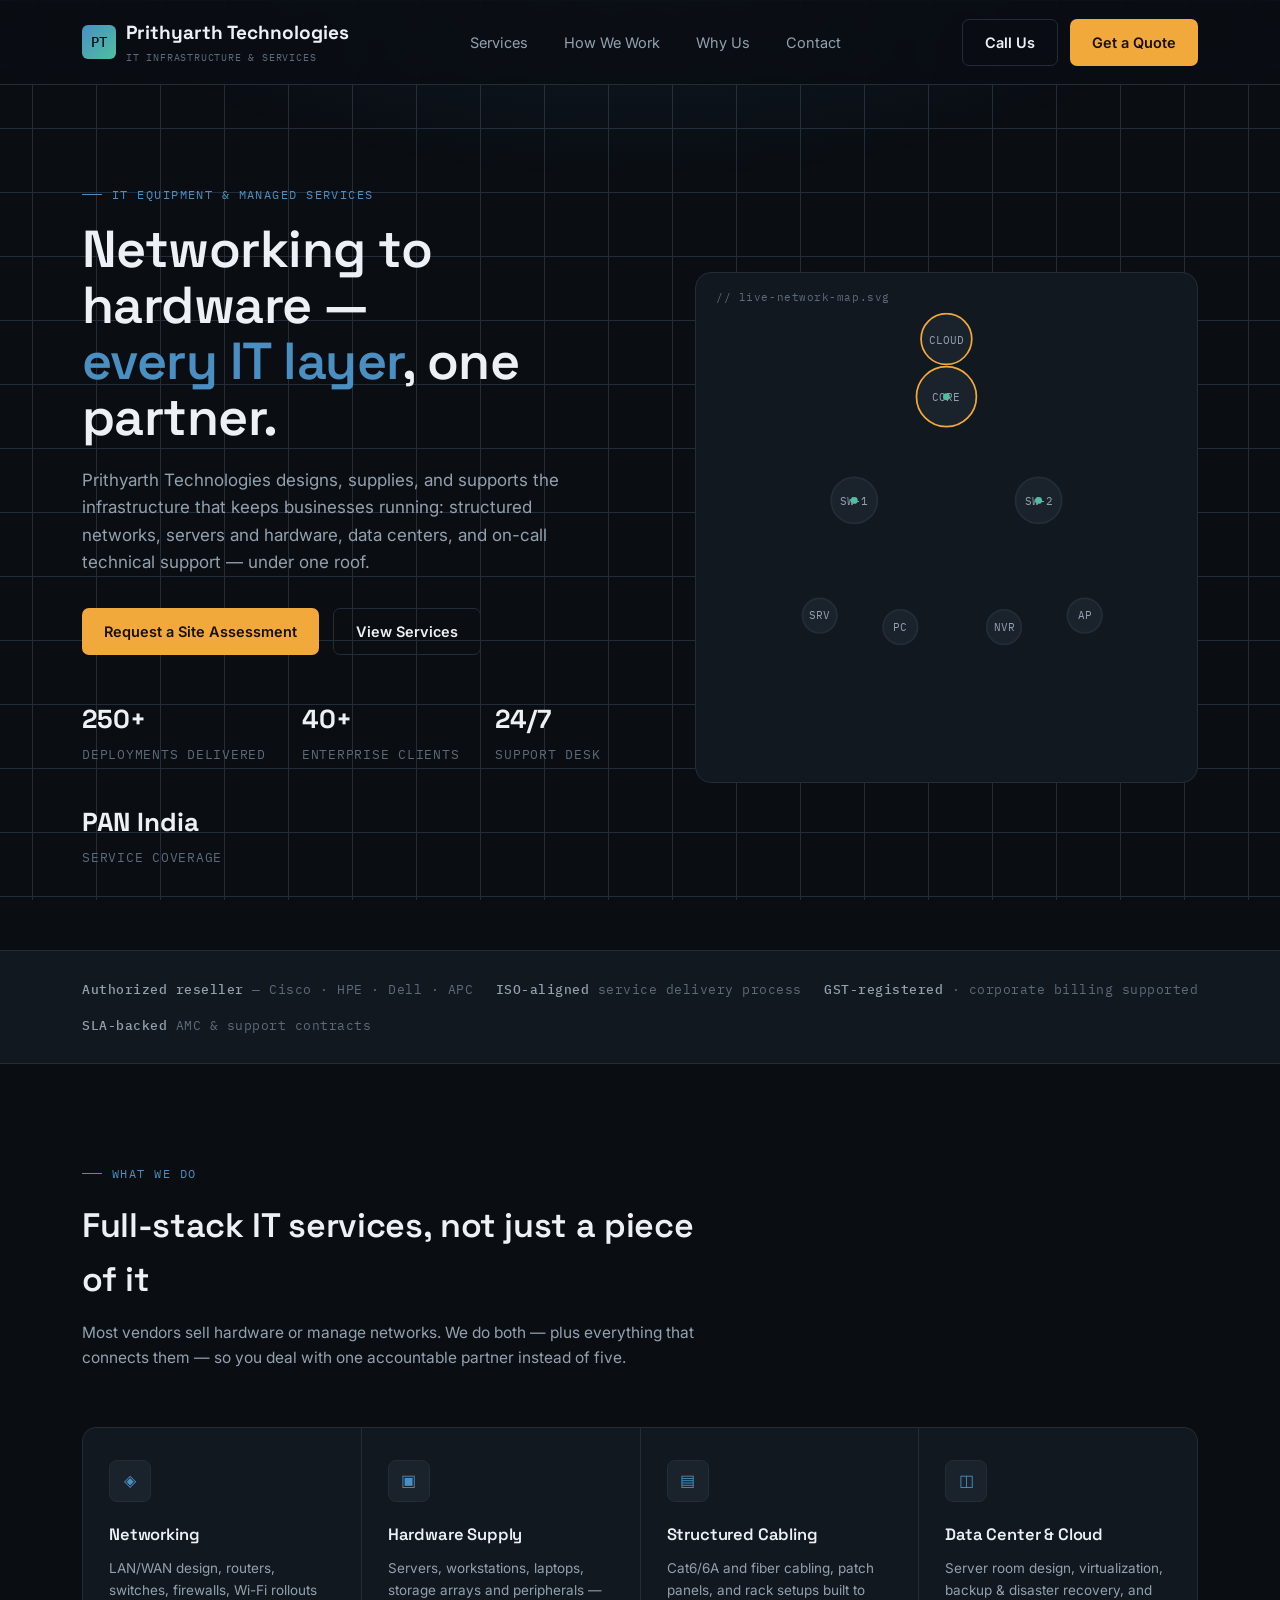
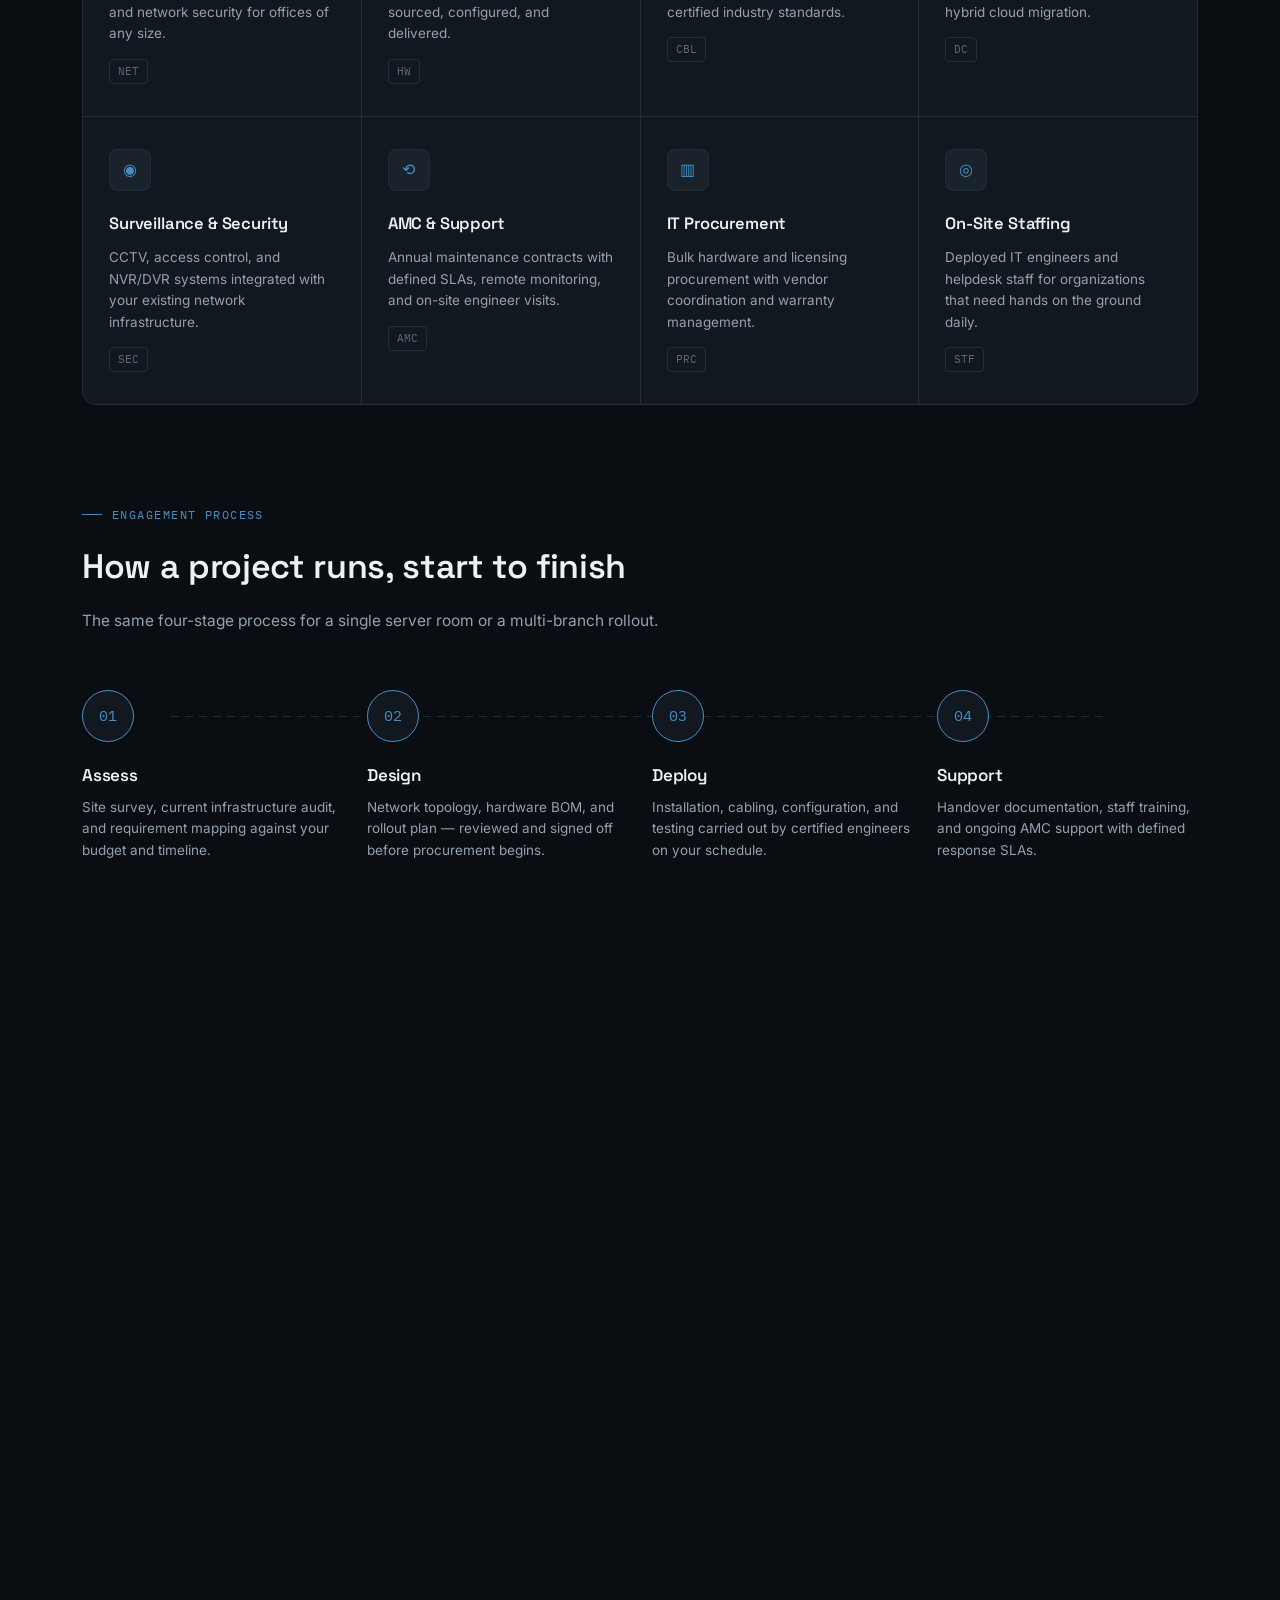
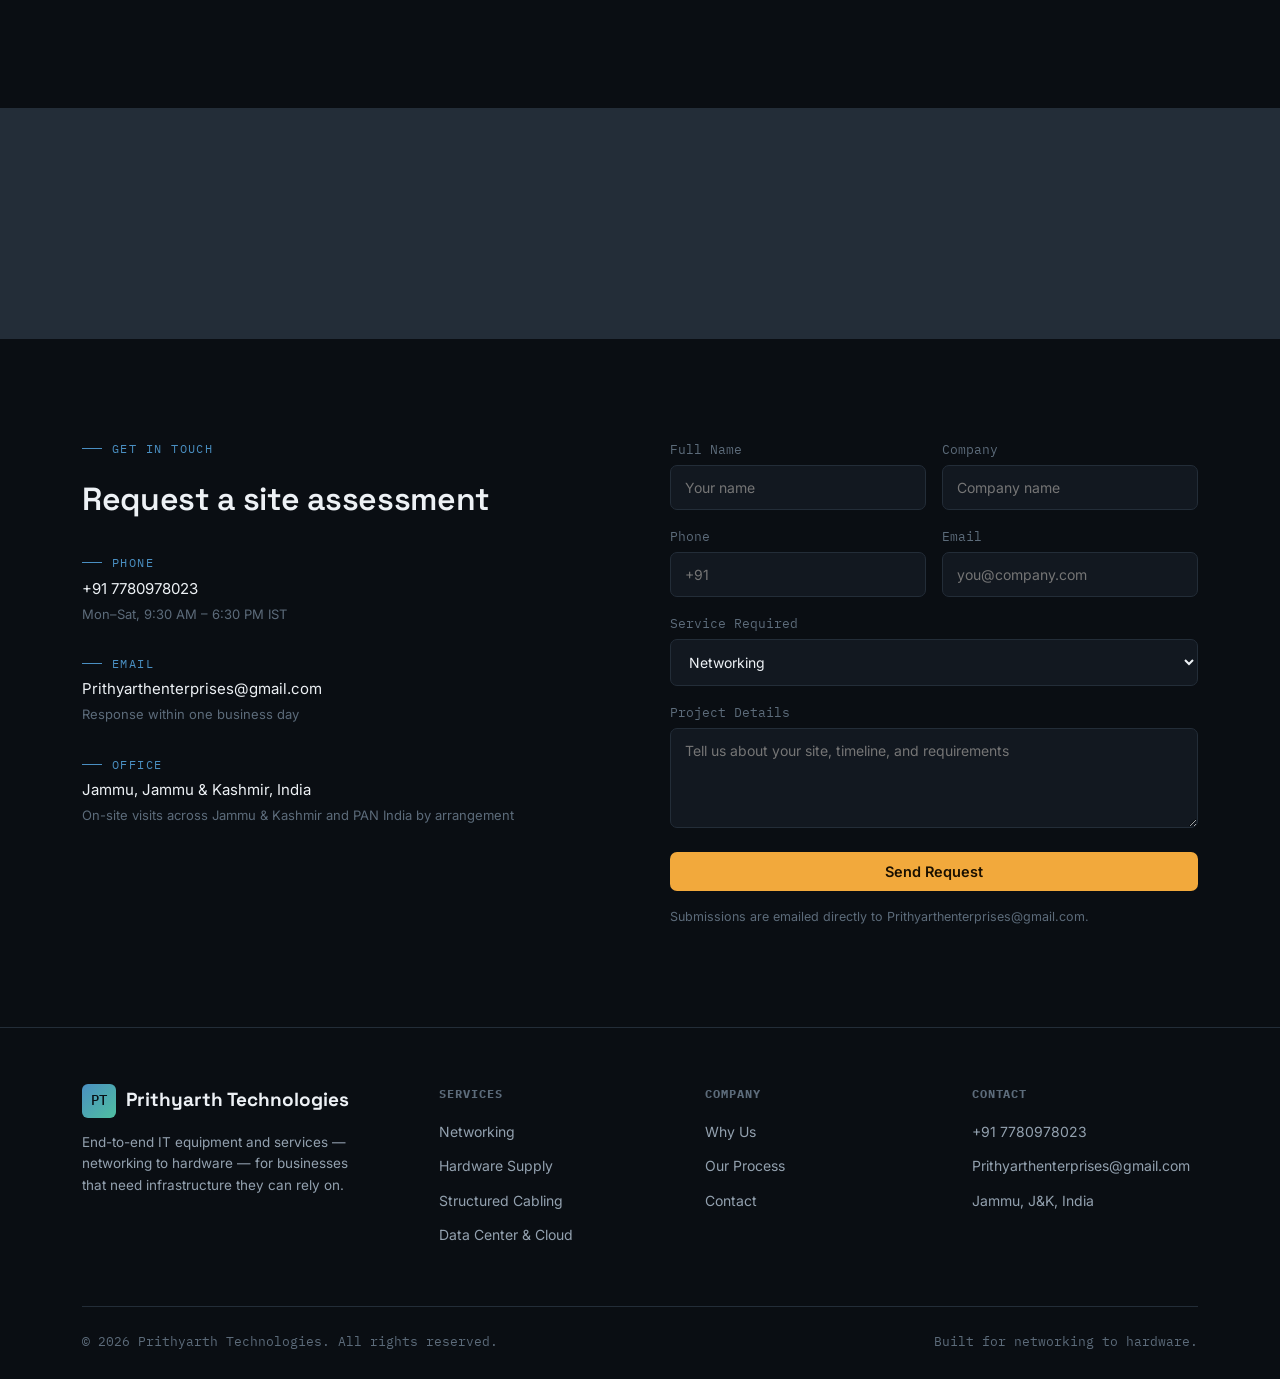
==== commit e442b810: "Add files via upload" ====
--- a/index.html
+++ b/index.html
@@ -1,82 +1,648 @@
 <!DOCTYPE html>
 <html lang="en">
 <head>
-  <meta charset="UTF-8">
-  <meta name="viewport" content="width=device-width, initial-scale=1.0">
-  <title>Your Name — Portfolio</title>
-  <link rel="stylesheet" href="style.css">
+<meta charset="UTF-8">
+<meta name="viewport" content="width=device-width, initial-scale=1.0">
+<title>Prithyarth Technologies — Networking, Hardware & IT Services</title>
+<meta name="description" content="Prithyarth Technologies delivers end-to-end IT infrastructure — networking, hardware supply, structured cabling, data center and AMC support — for businesses across India.">
+<link rel="preconnect" href="https://fonts.googleapis.com">
+<link href="https://fonts.googleapis.com/css2?family=Space+Grotesk:wght@400;500;600;700&family=Inter:wght@400;500;600;700&family=IBM+Plex+Mono:wght@400;500&display=swap" rel="stylesheet">
+<style>
+  :root{
+    --bg:#0A0E13;
+    --panel:#121820;
+    --panel-raised:#1A222C;
+    --border:#232D38;
+    --text:#EDF1F5;
+    --text-dim:#93A1AF;
+    --text-faint:#5C6B7A;
+    --steel:#4A8FC2;
+    --steel-dim:#2E5473;
+    --amber:#F2A93C;
+    --teal:#4FBFA0;
+    --radius:10px;
+  }
+  *{margin:0;padding:0;box-sizing:border-box;}
+  html{scroll-behavior:smooth;}
+  body{
+    background:var(--bg);
+    color:var(--text);
+    font-family:'Inter',sans-serif;
+    line-height:1.6;
+    overflow-x:hidden;
+    background-image:
+      linear-gradient(var(--border) 1px, transparent 1px),
+      linear-gradient(90deg, var(--border) 1px, transparent 1px);
+    background-size:64px 64px;
+    background-position:center top;
+    background-attachment:fixed;
+    background-color:var(--bg);
+  }
+  body::before{
+    content:"";
+    position:fixed;inset:0;
+    background:radial-gradient(ellipse 80% 50% at 50% -10%, rgba(74,143,194,0.12), transparent 60%);
+    pointer-events:none;
+    z-index:0;
+  }
+  h1,h2,h3,h4{font-family:'Space Grotesk',sans-serif;font-weight:600;letter-spacing:-0.01em;}
+  .eyebrow{
+    font-family:'IBM Plex Mono',monospace;
+    font-size:12px;
+    letter-spacing:0.12em;
+    text-transform:uppercase;
+    color:var(--steel);
+    display:flex;align-items:center;gap:10px;
+    margin-bottom:16px;
+  }
+  .eyebrow::before{content:"";width:20px;height:1px;background:var(--steel);display:inline-block;}
+  a{color:inherit;text-decoration:none;}
+  .container{max-width:1180px;margin:0 auto;padding:0 32px;}
+  section{position:relative;z-index:1;}
+
+  /* NAV */
+  header{
+    position:sticky;top:0;z-index:50;
+    background:rgba(10,14,19,0.85);
+    backdrop-filter:blur(10px);
+    border-bottom:1px solid var(--border);
+  }
+  nav{
+    max-width:1180px;margin:0 auto;padding:18px 32px;
+    display:flex;align-items:center;justify-content:space-between;
+  }
+  .logo{
+    display:flex;align-items:center;gap:10px;
+    font-family:'Space Grotesk',sans-serif;font-weight:700;font-size:19px;
+    color:var(--text);
+  }
+  .logo-mark{
+    width:34px;height:34px;border-radius:6px;
+    background:linear-gradient(135deg, var(--steel), var(--teal));
+    display:flex;align-items:center;justify-content:center;
+    font-family:'IBM Plex Mono',monospace;font-weight:500;font-size:14px;color:#081016;
+    flex-shrink:0;
+  }
+  .logo small{display:block;font-family:'IBM Plex Mono',monospace;font-size:10px;font-weight:400;letter-spacing:0.08em;color:var(--text-faint);text-transform:uppercase;margin-top:2px;}
+  .nav-links{display:flex;gap:36px;align-items:center;}
+  .nav-links a{font-size:14.5px;color:var(--text-dim);transition:color .2s;}
+  .nav-links a:hover{color:var(--text);}
+  .btn{
+    font-family:'Inter',sans-serif;font-weight:600;font-size:14.5px;
+    padding:11px 22px;border-radius:7px;
+    display:inline-flex;align-items:center;gap:8px;
+    transition:all .2s;cursor:pointer;border:none;
+  }
+  .btn-primary{background:var(--amber);color:#1A1000;}
+  .btn-primary:hover{background:#ffb84d;transform:translateY(-1px);}
+  .btn-ghost{border:1px solid var(--border);color:var(--text);background:transparent;}
+  .btn-ghost:hover{border-color:var(--steel);}
+  .nav-cta{display:flex;gap:12px;}
+  .nav-toggle{display:none;background:none;border:none;color:var(--text);font-size:24px;cursor:pointer;}
+
+  /* HERO */
+  .hero{padding:100px 0 80px;}
+  .hero-grid{display:grid;grid-template-columns:1.1fr 1fr;gap:60px;align-items:center;}
+  .hero h1{font-size:52px;line-height:1.08;margin-bottom:22px;}
+  .hero h1 span{color:var(--steel);}
+  .hero p.lead{font-size:17px;color:var(--text-dim);max-width:480px;margin-bottom:32px;}
+  .hero-ctas{display:flex;gap:14px;margin-bottom:44px;flex-wrap:wrap;}
+  .hero-stats{display:flex;gap:36px;flex-wrap:wrap;}
+  .stat b{display:block;font-family:'Space Grotesk',sans-serif;font-size:26px;color:var(--text);}
+  .stat span{font-size:12.5px;color:var(--text-faint);font-family:'IBM Plex Mono',monospace;text-transform:uppercase;letter-spacing:0.06em;}
+
+  /* NETWORK DIAGRAM SIGNATURE */
+  .diagram-wrap{
+    position:relative;
+    background:var(--panel);
+    border:1px solid var(--border);
+    border-radius:16px;
+    padding:20px;
+    aspect-ratio:1/1;
+  }
+  .diagram-wrap .tag{
+    position:absolute;top:16px;left:20px;
+    font-family:'IBM Plex Mono',monospace;font-size:11px;color:var(--text-faint);
+    letter-spacing:0.05em;
+  }
+  .diagram-wrap svg{width:100%;height:100%;}
+  .net-line{
+    stroke:var(--steel-dim);
+    stroke-width:1.5;
+    fill:none;
+    stroke-dasharray:6 5;
+  }
+  .net-line.active{
+    stroke:var(--steel);
+    stroke-dasharray:400;
+    stroke-dashoffset:400;
+    animation:drawline 2.4s ease forwards infinite;
+  }
+  .net-line.active.d1{animation-delay:0s;}
+  .net-line.active.d2{animation-delay:.3s;}
+  .net-line.active.d3{animation-delay:.6s;}
+  .net-line.active.d4{animation-delay:.9s;}
+  @keyframes drawline{
+    0%{stroke-dashoffset:400;opacity:0;}
+    15%{opacity:1;}
+    60%{stroke-dashoffset:0;opacity:1;}
+    100%{stroke-dashoffset:0;opacity:0;}
+  }
+  .node-circle{fill:var(--panel-raised);stroke:var(--border);stroke-width:1.5;}
+  .node-circle.hub{stroke:var(--amber);}
+  .node-label{font-family:'IBM Plex Mono',monospace;font-size:9.5px;fill:var(--text-dim);text-anchor:middle;}
+  .pulse{
+    fill:var(--teal);
+    animation:pulse 2.2s ease-in-out infinite;
+  }
+  @keyframes pulse{
+    0%,100%{opacity:.3;r:3;}
+    50%{opacity:1;r:5;}
+  }
+
+  /* TRUST BAR */
+  .trust{border-top:1px solid var(--border);border-bottom:1px solid var(--border);padding:28px 0;background:var(--panel);}
+  .trust .container{display:flex;justify-content:space-between;align-items:center;flex-wrap:wrap;gap:16px;}
+  .trust-item{font-family:'IBM Plex Mono',monospace;font-size:12.5px;color:var(--text-faint);letter-spacing:0.04em;}
+  .trust-item b{color:var(--text-dim);font-weight:500;}
+
+  /* SECTION HEADS */
+  .section-head{max-width:640px;margin-bottom:56px;}
+  .section-head h2{font-size:34px;margin-bottom:14px;}
+  .section-head p{color:var(--text-dim);font-size:15.5px;}
+  .section-pad{padding:100px 0;}
+
+  /* SERVICES */
+  .services-grid{display:grid;grid-template-columns:repeat(4,1fr);gap:1px;background:var(--border);border:1px solid var(--border);border-radius:14px;overflow:hidden;}
+  .service-card{background:var(--panel);padding:32px 26px;transition:background .2s;}
+  .service-card:hover{background:var(--panel-raised);}
+  .service-icon{
+    width:42px;height:42px;border-radius:8px;
+    background:var(--panel-raised);border:1px solid var(--border);
+    display:flex;align-items:center;justify-content:center;
+    margin-bottom:20px;color:var(--steel);
+  }
+  .service-card h3{font-size:16.5px;margin-bottom:10px;}
+  .service-card p{font-size:13.5px;color:var(--text-dim);}
+  .service-tag{
+    display:inline-block;margin-top:14px;
+    font-family:'IBM Plex Mono',monospace;font-size:10.5px;color:var(--text-faint);
+    border:1px solid var(--border);padding:3px 8px;border-radius:4px;
+  }
+
+  /* PROCESS */
+  .process{display:grid;grid-template-columns:repeat(4,1fr);gap:24px;position:relative;}
+  .process::before{
+    content:"";position:absolute;top:26px;left:8%;right:8%;height:1px;
+    background:repeating-linear-gradient(90deg, var(--border) 0 8px, transparent 8px 14px);
+    z-index:0;
+  }
+  .process-step{position:relative;z-index:1;}
+  .process-num{
+    width:52px;height:52px;border-radius:50%;
+    background:var(--panel);border:1.5px solid var(--steel);
+    display:flex;align-items:center;justify-content:center;
+    font-family:'IBM Plex Mono',monospace;color:var(--steel);font-size:15px;
+    margin-bottom:20px;
+  }
+  .process-step h4{font-size:17px;margin-bottom:8px;}
+  .process-step p{font-size:13.5px;color:var(--text-dim);}
+
+  /* WHY US */
+  .why-grid{display:grid;grid-template-columns:1fr 1fr;gap:60px;align-items:center;}
+  .why-list{display:flex;flex-direction:column;gap:26px;}
+  .why-item{display:flex;gap:18px;}
+  .why-item .num{font-family:'IBM Plex Mono',monospace;color:var(--amber);font-size:13px;flex-shrink:0;padding-top:3px;}
+  .why-item h4{font-size:16px;margin-bottom:6px;}
+  .why-item p{font-size:13.5px;color:var(--text-dim);}
+  .why-panel{
+    background:var(--panel);border:1px solid var(--border);border-radius:14px;
+    padding:36px;
+  }
+  .why-panel .metric{display:flex;justify-content:space-between;align-items:baseline;padding:16px 0;border-bottom:1px solid var(--border);}
+  .why-panel .metric:last-child{border-bottom:none;}
+  .why-panel .metric b{font-family:'Space Grotesk',sans-serif;font-size:22px;}
+  .why-panel .metric span{font-size:12.5px;color:var(--text-faint);font-family:'IBM Plex Mono',monospace;}
+
+  /* TESTIMONIAL */
+  .testimonial-strip{background:var(--panel);border-top:1px solid var(--border);border-bottom:1px solid var(--border);}
+  .testimonial-grid{display:grid;grid-template-columns:repeat(3,1fr);gap:1px;background:var(--border);}
+  .t-card{background:var(--panel);padding:38px 32px;}
+  .t-card p{font-size:14.5px;color:var(--text-dim);margin-bottom:20px;font-style:italic;}
+  .t-who{font-size:13px;color:var(--text);font-weight:600;}
+  .t-role{font-size:12px;color:var(--text-faint);font-family:'IBM Plex Mono',monospace;}
+
+  /* CONTACT */
+  .contact-grid{display:grid;grid-template-columns:1fr 1fr;gap:60px;}
+  .contact-info-item{margin-bottom:28px;}
+  .contact-info-item .eyebrow{margin-bottom:8px;}
+  .contact-info-item p{font-size:15px;color:var(--text);}
+  .contact-info-item span{font-size:13px;color:var(--text-faint);}
+  form{display:flex;flex-direction:column;gap:16px;}
+  .form-row{display:grid;grid-template-columns:1fr 1fr;gap:16px;}
+  input,textarea,select{
+    background:var(--panel);border:1px solid var(--border);border-radius:7px;
+    padding:13px 14px;color:var(--text);font-family:'Inter',sans-serif;font-size:14px;
+    width:100%;
+  }
+  input:focus,textarea:focus,select:focus{outline:2px solid var(--steel);outline-offset:1px;}
+  textarea{resize:vertical;min-height:100px;}
+  label{font-size:12.5px;color:var(--text-faint);font-family:'IBM Plex Mono',monospace;margin-bottom:6px;display:block;}
+
+  /* FOOTER */
+  footer{border-top:1px solid var(--border);padding:56px 0 28px;}
+  .footer-grid{display:grid;grid-template-columns:1.4fr 1fr 1fr 1fr;gap:40px;margin-bottom:48px;}
+  .footer-col h5{font-family:'IBM Plex Mono',monospace;font-size:12px;letter-spacing:0.08em;text-transform:uppercase;color:var(--text-faint);margin-bottom:18px;}
+  .footer-col a{display:block;font-size:14px;color:var(--text-dim);margin-bottom:12px;transition:color .2s;}
+  .footer-col a:hover{color:var(--steel);}
+  .footer-bottom{border-top:1px solid var(--border);padding-top:24px;display:flex;justify-content:space-between;color:var(--text-faint);font-size:12.5px;font-family:'IBM Plex Mono',monospace;flex-wrap:wrap;gap:10px;}
+
+  .reveal{opacity:0;transform:translateY(18px);transition:opacity .6s ease, transform .6s ease;}
+  .reveal.visible{opacity:1;transform:translateY(0);}
+
+  @media (max-width:900px){
+    .hero-grid,.why-grid,.contact-grid{grid-template-columns:1fr;}
+    .services-grid{grid-template-columns:repeat(2,1fr);}
+    .testimonial-grid{grid-template-columns:1fr;}
+    .process{grid-template-columns:1fr 1fr;row-gap:36px;}
+    .process::before{display:none;}
+    .footer-grid{grid-template-columns:1fr 1fr;}
+    .nav-links{position:fixed;top:70px;left:0;right:0;background:var(--bg);border-bottom:1px solid var(--border);flex-direction:column;padding:24px 32px;gap:20px;display:none;}
+    .nav-links.open{display:flex;}
+    .nav-toggle{display:block;}
+    .nav-cta{display:none;}
+    .hero h1{font-size:36px;}
+  }
+  @media (max-width:600px){
+    .services-grid{grid-template-columns:1fr;}
+    .process{grid-template-columns:1fr;}
+    .form-row{grid-template-columns:1fr;}
+    .footer-grid{grid-template-columns:1fr;}
+    .hero-stats{gap:24px;}
+  }
+  @media (prefers-reduced-motion: reduce){
+    .net-line.active{animation:none;stroke-dasharray:none;opacity:1;}
+    .pulse{animation:none;}
+    .reveal{transition:none;opacity:1;transform:none;}
+  }
+</style>
 </head>
 <body>
 
-  <header class="site-header">
-    <div class="wrap header-row">
-      <span class="mark">YN</span>
-      <nav>
-        <a href="#work">Work</a>
-        <a href="#about">About</a>
+<header>
+  <nav>
+    <div class="logo">
+      <div class="logo-mark">PT</div>
+      <div>Prithyarth Technologies<small>IT Infrastructure &amp; Services</small></div>
+    </div>
+    <div class="nav-links" id="navLinks">
+      <a href="#services">Services</a>
+      <a href="#process">How We Work</a>
+      <a href="#why">Why Us</a>
+      <a href="#contact">Contact</a>
+    </div>
+    <div class="nav-cta">
+      <a href="tel:+917780978023" class="btn btn-ghost">Call Us</a>
+      <a href="#contact" class="btn btn-primary">Get a Quote</a>
+    </div>
+    <button class="nav-toggle" id="navToggle" aria-label="Toggle menu">☰</button>
+  </nav>
+</header>
+
+<section class="hero">
+  <div class="container hero-grid">
+    <div>
+      <div class="eyebrow">IT Equipment &amp; Managed Services</div>
+      <h1>Networking to hardware —<br><span>every IT layer</span>, one partner.</h1>
+      <p class="lead">Prithyarth Technologies designs, supplies, and supports the infrastructure that keeps businesses running: structured networks, servers and hardware, data centers, and on-call technical support — under one roof.</p>
+      <div class="hero-ctas">
+        <a href="#contact" class="btn btn-primary">Request a Site Assessment</a>
+        <a href="#services" class="btn btn-ghost">View Services</a>
+      </div>
+      <div class="hero-stats">
+        <div class="stat"><b>250+</b><span>Deployments Delivered</span></div>
+        <div class="stat"><b>40+</b><span>Enterprise Clients</span></div>
+        <div class="stat"><b>24/7</b><span>Support Desk</span></div>
+        <div class="stat"><b>PAN India</b><span>Service Coverage</span></div>
+      </div>
+    </div>
+    <div class="diagram-wrap reveal" id="diagramWrap">
+      <span class="tag">// live-network-map.svg</span>
+      <svg viewBox="0 0 400 400">
+        <!-- lines -->
+        <path class="net-line active d1" d="M200,90 L120,180"/>
+        <path class="net-line active d2" d="M200,90 L280,180"/>
+        <path class="net-line active d3" d="M120,180 L90,280"/>
+        <path class="net-line active d4" d="M120,180 L160,290"/>
+        <path class="net-line active d1" d="M280,180 L250,290"/>
+        <path class="net-line active d2" d="M280,180 L320,280"/>
+        <path class="net-line active d3" d="M200,90 L200,40"/>
+
+        <!-- cloud node -->
+        <circle class="node-circle hub" cx="200" cy="40" r="22"/>
+        <text class="node-label" x="200" y="44">CLOUD</text>
+
+        <!-- core node -->
+        <circle class="node-circle hub" cx="200" cy="90" r="26"/>
+        <text class="node-label" x="200" y="94">CORE</text>
+
+        <!-- switches -->
+        <circle class="node-circle" cx="120" cy="180" r="20"/>
+        <text class="node-label" x="120" y="184">SW-1</text>
+        <circle class="node-circle" cx="280" cy="180" r="20"/>
+        <text class="node-label" x="280" y="184">SW-2</text>
+
+        <!-- endpoints -->
+        <circle class="node-circle" cx="90" cy="280" r="15"/>
+        <text class="node-label" x="90" y="283">SRV</text>
+        <circle class="node-circle" cx="160" cy="290" r="15"/>
+        <text class="node-label" x="160" y="293">PC</text>
+        <circle class="node-circle" cx="250" cy="290" r="15"/>
+        <text class="node-label" x="250" y="293">NVR</text>
+        <circle class="node-circle" cx="320" cy="280" r="15"/>
+        <text class="node-label" x="320" y="283">AP</text>
+
+        <!-- pulses -->
+        <circle class="pulse" cx="200" cy="90" r="3"/>
+        <circle class="pulse" cx="120" cy="180" r="3" style="animation-delay:.5s"/>
+        <circle class="pulse" cx="280" cy="180" r="3" style="animation-delay:1s"/>
+      </svg>
+    </div>
+  </div>
+</section>
+
+<div class="trust">
+  <div class="container">
+    <div class="trust-item"><b>Authorized reseller</b> — Cisco · HPE · Dell · APC</div>
+    <div class="trust-item"><b>ISO-aligned</b> service delivery process</div>
+    <div class="trust-item"><b>GST-registered</b> · corporate billing supported</div>
+    <div class="trust-item"><b>SLA-backed</b> AMC &amp; support contracts</div>
+  </div>
+</div>
+
+<section class="section-pad" id="services">
+  <div class="container">
+    <div class="section-head reveal">
+      <div class="eyebrow">What We Do</div>
+      <h2>Full-stack IT services, not just a piece of it</h2>
+      <p>Most vendors sell hardware or manage networks. We do both — plus everything that connects them — so you deal with one accountable partner instead of five.</p>
+    </div>
+    <div class="services-grid reveal">
+      <div class="service-card">
+        <div class="service-icon">◈</div>
+        <h3>Networking</h3>
+        <p>LAN/WAN design, routers, switches, firewalls, Wi-Fi rollouts and network security for offices of any size.</p>
+        <span class="service-tag">NET</span>
+      </div>
+      <div class="service-card">
+        <div class="service-icon">▣</div>
+        <h3>Hardware Supply</h3>
+        <p>Servers, workstations, laptops, storage arrays and peripherals — sourced, configured, and delivered.</p>
+        <span class="service-tag">HW</span>
+      </div>
+      <div class="service-card">
+        <div class="service-icon">▤</div>
+        <h3>Structured Cabling</h3>
+        <p>Cat6/6A and fiber cabling, patch panels, and rack setups built to certified industry standards.</p>
+        <span class="service-tag">CBL</span>
+      </div>
+      <div class="service-card">
+        <div class="service-icon">◫</div>
+        <h3>Data Center &amp; Cloud</h3>
+        <p>Server room design, virtualization, backup &amp; disaster recovery, and hybrid cloud migration.</p>
+        <span class="service-tag">DC</span>
+      </div>
+      <div class="service-card">
+        <div class="service-icon">◉</div>
+        <h3>Surveillance &amp; Security</h3>
+        <p>CCTV, access control, and NVR/DVR systems integrated with your existing network infrastructure.</p>
+        <span class="service-tag">SEC</span>
+      </div>
+      <div class="service-card">
+        <div class="service-icon">⟲</div>
+        <h3>AMC &amp; Support</h3>
+        <p>Annual maintenance contracts with defined SLAs, remote monitoring, and on-site engineer visits.</p>
+        <span class="service-tag">AMC</span>
+      </div>
+      <div class="service-card">
+        <div class="service-icon">▥</div>
+        <h3>IT Procurement</h3>
+        <p>Bulk hardware and licensing procurement with vendor coordination and warranty management.</p>
+        <span class="service-tag">PRC</span>
+      </div>
+      <div class="service-card">
+        <div class="service-icon">◎</div>
+        <h3>On-Site Staffing</h3>
+        <p>Deployed IT engineers and helpdesk staff for organizations that need hands on the ground daily.</p>
+        <span class="service-tag">STF</span>
+      </div>
+    </div>
+  </div>
+</section>
+
+<section class="section-pad" id="process" style="padding-top:0;">
+  <div class="container">
+    <div class="section-head reveal">
+      <div class="eyebrow">Engagement Process</div>
+      <h2>How a project runs, start to finish</h2>
+      <p>The same four-stage process for a single server room or a multi-branch rollout.</p>
+    </div>
+    <div class="process reveal">
+      <div class="process-step">
+        <div class="process-num">01</div>
+        <h4>Assess</h4>
+        <p>Site survey, current infrastructure audit, and requirement mapping against your budget and timeline.</p>
+      </div>
+      <div class="process-step">
+        <div class="process-num">02</div>
+        <h4>Design</h4>
+        <p>Network topology, hardware BOM, and rollout plan — reviewed and signed off before procurement begins.</p>
+      </div>
+      <div class="process-step">
+        <div class="process-num">03</div>
+        <h4>Deploy</h4>
+        <p>Installation, cabling, configuration, and testing carried out by certified engineers on your schedule.</p>
+      </div>
+      <div class="process-step">
+        <div class="process-num">04</div>
+        <h4>Support</h4>
+        <p>Handover documentation, staff training, and ongoing AMC support with defined response SLAs.</p>
+      </div>
+    </div>
+  </div>
+</section>
+
+<section class="section-pad" id="why">
+  <div class="container why-grid">
+    <div class="reveal">
+      <div class="eyebrow">Why Prithyarth</div>
+      <h2 style="font-size:32px;margin-bottom:32px;">Built for businesses that can't afford IT downtime</h2>
+      <div class="why-list">
+        <div class="why-item">
+          <div class="num">→</div>
+          <div><h4>Single point of accountability</h4><p>One contract, one support number, for hardware, network, and maintenance — no finger-pointing between vendors.</p></div>
+        </div>
+        <div class="why-item">
+          <div class="num">→</div>
+          <div><h4>Certified engineering team</h4><p>Vendor-certified technicians for Cisco, HPE, Dell and major firewall and surveillance platforms.</p></div>
+        </div>
+        <div class="why-item">
+          <div class="num">→</div>
+          <div><h4>Transparent SLAs</h4><p>Defined response and resolution times in every AMC — tracked and reported, not just promised.</p></div>
+        </div>
+        <div class="why-item">
+          <div class="num">→</div>
+          <div><h4>Scales with you</h4><p>From a single branch office to a multi-site rollout, the same process and team scale with your growth.</p></div>
+        </div>
+      </div>
+    </div>
+    <div class="why-panel reveal">
+      <div class="metric"><span>Avg. incident response</span><b>&lt; 4 hrs</b></div>
+      <div class="metric"><span>Client retention rate</span><b>92%</b></div>
+      <div class="metric"><span>Certified engineers on staff</span><b>18</b></div>
+      <div class="metric"><span>Cities with active AMC clients</span><b>12+</b></div>
+      <div class="metric"><span>Years in IT infrastructure</span><b>10+</b></div>
+    </div>
+  </div>
+</section>
+
+<div class="testimonial-strip">
+  <div class="testimonial-grid">
+    <div class="t-card reveal">
+      <p>"They rewired our entire office network over a weekend with zero disruption on Monday. Documentation was better than what our last three vendors combined gave us."</p>
+      <div class="t-who">Facilities Head</div>
+      <div class="t-role">Manufacturing Firm, Jammu</div>
+    </div>
+    <div class="t-card reveal">
+      <p>"Our AMC response time actually matches what's in the contract. That alone made switching worth it."</p>
+      <div class="t-who">IT Manager</div>
+      <div class="t-role">Regional Bank Branch Network</div>
+    </div>
+    <div class="t-card reveal">
+      <p>"From server procurement to rack installation, they handled vendor coordination we used to do ourselves."</p>
+      <div class="t-who">Operations Director</div>
+      <div class="t-role">Logistics Company</div>
+    </div>
+  </div>
+</div>
+
+<section class="section-pad" id="contact">
+  <div class="container contact-grid">
+    <div class="reveal">
+      <div class="eyebrow">Get In Touch</div>
+      <h2 style="font-size:32px;margin-bottom:28px;">Request a site assessment</h2>
+      <div class="contact-info-item">
+        <div class="eyebrow" style="margin-bottom:4px;">Phone</div>
+        <p>+91 7780978023</p>
+        <span>Mon–Sat, 9:30 AM – 6:30 PM IST</span>
+      </div>
+      <div class="contact-info-item">
+        <div class="eyebrow" style="margin-bottom:4px;">Email</div>
+        <p>Prithyarthenterprises@gmail.com</p>
+        <span>Response within one business day</span>
+      </div>
+      <div class="contact-info-item">
+        <div class="eyebrow" style="margin-bottom:4px;">Office</div>
+        <p>Jammu, Jammu &amp; Kashmir, India</p>
+        <span>On-site visits across Jammu &amp; Kashmir and PAN India by arrangement</span>
+      </div>
+    </div>
+    <form class="reveal" action="https://formsubmit.co/Prithyarthenterprises@gmail.com" method="POST">
+      <input type="hidden" name="_subject" value="New enquiry — Prithyarth Technologies website">
+      <input type="hidden" name="_captcha" value="false">
+      <input type="hidden" name="_template" value="table">
+      <input type="text" name="_honey" style="display:none">
+      <div class="form-row">
+        <div>
+          <label for="fname">Full Name</label>
+          <input id="fname" name="Full Name" type="text" placeholder="Your name" required>
+        </div>
+        <div>
+          <label for="company">Company</label>
+          <input id="company" name="Company" type="text" placeholder="Company name">
+        </div>
+      </div>
+      <div class="form-row">
+        <div>
+          <label for="phone">Phone</label>
+          <input id="phone" name="Phone" type="tel" placeholder="+91" required>
+        </div>
+        <div>
+          <label for="email">Email</label>
+          <input id="email" name="Email" type="email" placeholder="you@company.com" required>
+        </div>
+      </div>
+      <div>
+        <label for="service">Service Required</label>
+        <select id="service" name="Service Required">
+          <option>Networking</option>
+          <option>Hardware Supply</option>
+          <option>Structured Cabling</option>
+          <option>Data Center &amp; Cloud</option>
+          <option>Surveillance &amp; Security</option>
+          <option>AMC &amp; Support</option>
+          <option>Something else</option>
+        </select>
+      </div>
+      <div>
+        <label for="msg">Project Details</label>
+        <textarea id="msg" name="Project Details" placeholder="Tell us about your site, timeline, and requirements"></textarea>
+      </div>
+      <button type="submit" class="btn btn-primary" style="justify-content:center;">Send Request</button>
+      <p style="color:var(--text-faint);font-size:12.5px;">Submissions are emailed directly to Prithyarthenterprises@gmail.com.</p>
+    </form>
+  </div>
+</section>
+
+<footer>
+  <div class="container">
+    <div class="footer-grid">
+      <div class="footer-col">
+        <div class="logo" style="margin-bottom:14px;">
+          <div class="logo-mark">PT</div>
+          <div>Prithyarth Technologies</div>
+        </div>
+        <p style="font-size:13.5px;color:var(--text-dim);max-width:280px;">End-to-end IT equipment and services — networking to hardware — for businesses that need infrastructure they can rely on.</p>
+      </div>
+      <div class="footer-col">
+        <h5>Services</h5>
+        <a href="#services">Networking</a>
+        <a href="#services">Hardware Supply</a>
+        <a href="#services">Structured Cabling</a>
+        <a href="#services">Data Center &amp; Cloud</a>
+      </div>
+      <div class="footer-col">
+        <h5>Company</h5>
+        <a href="#why">Why Us</a>
+        <a href="#process">Our Process</a>
         <a href="#contact">Contact</a>
-      </nav>
-    </div>
-  </header>
-
-  <main>
-    <section class="hero wrap">
-      <p class="eyebrow">Portfolio — Est. 2026</p>
-      <h1>Your Name</h1>
-      <p class="tagline">A short line about what you do and who you do it for.</p>
-      <a class="cta" href="#work">See the work &rarr;</a>
-    </section>
-
-    <section id="work" class="work wrap">
-      <h2>Selected Work</h2>
-      <div class="card-index">
-
-        <article class="index-card">
-          <div class="card-tab">01</div>
-          <h3>Project One</h3>
-          <p>One or two sentences describing the project, what it does, and the outcome.</p>
-          <a href="#" class="card-link">View project &rarr;</a>
-        </article>
-
-        <article class="index-card">
-          <div class="card-tab">02</div>
-          <h3>Project Two</h3>
-          <p>One or two sentences describing the project, what it does, and the outcome.</p>
-          <a href="#" class="card-link">View project &rarr;</a>
-        </article>
-
-        <article class="index-card">
-          <div class="card-tab">03</div>
-          <h3>Project Three</h3>
-          <p>One or two sentences describing the project, what it does, and the outcome.</p>
-          <a href="#" class="card-link">View project &rarr;</a>
-        </article>
-
-      </div>
-    </section>
-
-    <section id="about" class="about wrap">
-      <h2>About</h2>
-      <p>Write a few sentences here about your background, skills, and what you're currently focused on. Keep it human and specific — avoid generic buzzwords.</p>
-    </section>
-
-    <section id="contact" class="contact wrap">
-      <h2>Get in touch</h2>
-      <p>Interested in working together? Reach out below.</p>
-      <form id="contact-form">
-        <input type="text" id="name" placeholder="Your name" required>
-        <input type="email" id="email" placeholder="Your email" required>
-        <textarea id="message" placeholder="Your message" rows="4" required></textarea>
-        <button type="submit">Send message</button>
-      </form>
-      <p id="form-status" class="form-status"></p>
-    </section>
-  </main>
-
-  <footer class="site-footer wrap">
-    <p>&copy; <span id="year"></span> Your Name. Built with care.</p>
-  </footer>
-
-  <script src="script.js"></script>
+      </div>
+      <div class="footer-col">
+        <h5>Contact</h5>
+        <a href="tel:+917780978023">+91 7780978023</a>
+        <a href="mailto:Prithyarthenterprises@gmail.com">Prithyarthenterprises@gmail.com</a>
+        <a href="#">Jammu, J&amp;K, India</a>
+      </div>
+    </div>
+    <div class="footer-bottom">
+      <span>© 2026 Prithyarth Technologies. All rights reserved.</span>
+      <span>Built for networking to hardware.</span>
+    </div>
+  </div>
+</footer>
+
+<script>
+  const navToggle = document.getElementById('navToggle');
+  const navLinks = document.getElementById('navLinks');
+  navToggle.addEventListener('click', () => navLinks.classList.toggle('open'));
+  navLinks.querySelectorAll('a').forEach(a => a.addEventListener('click', () => navLinks.classList.remove('open')));
+
+  const revealEls = document.querySelectorAll('.reveal');
+  const io = new IntersectionObserver((entries) => {
+    entries.forEach(e => { if(e.isIntersecting){ e.target.classList.add('visible'); io.unobserve(e.target); } });
+  }, {threshold:0.15});
+  revealEls.forEach(el => io.observe(el));
+</script>
+
 </body>
 </html>
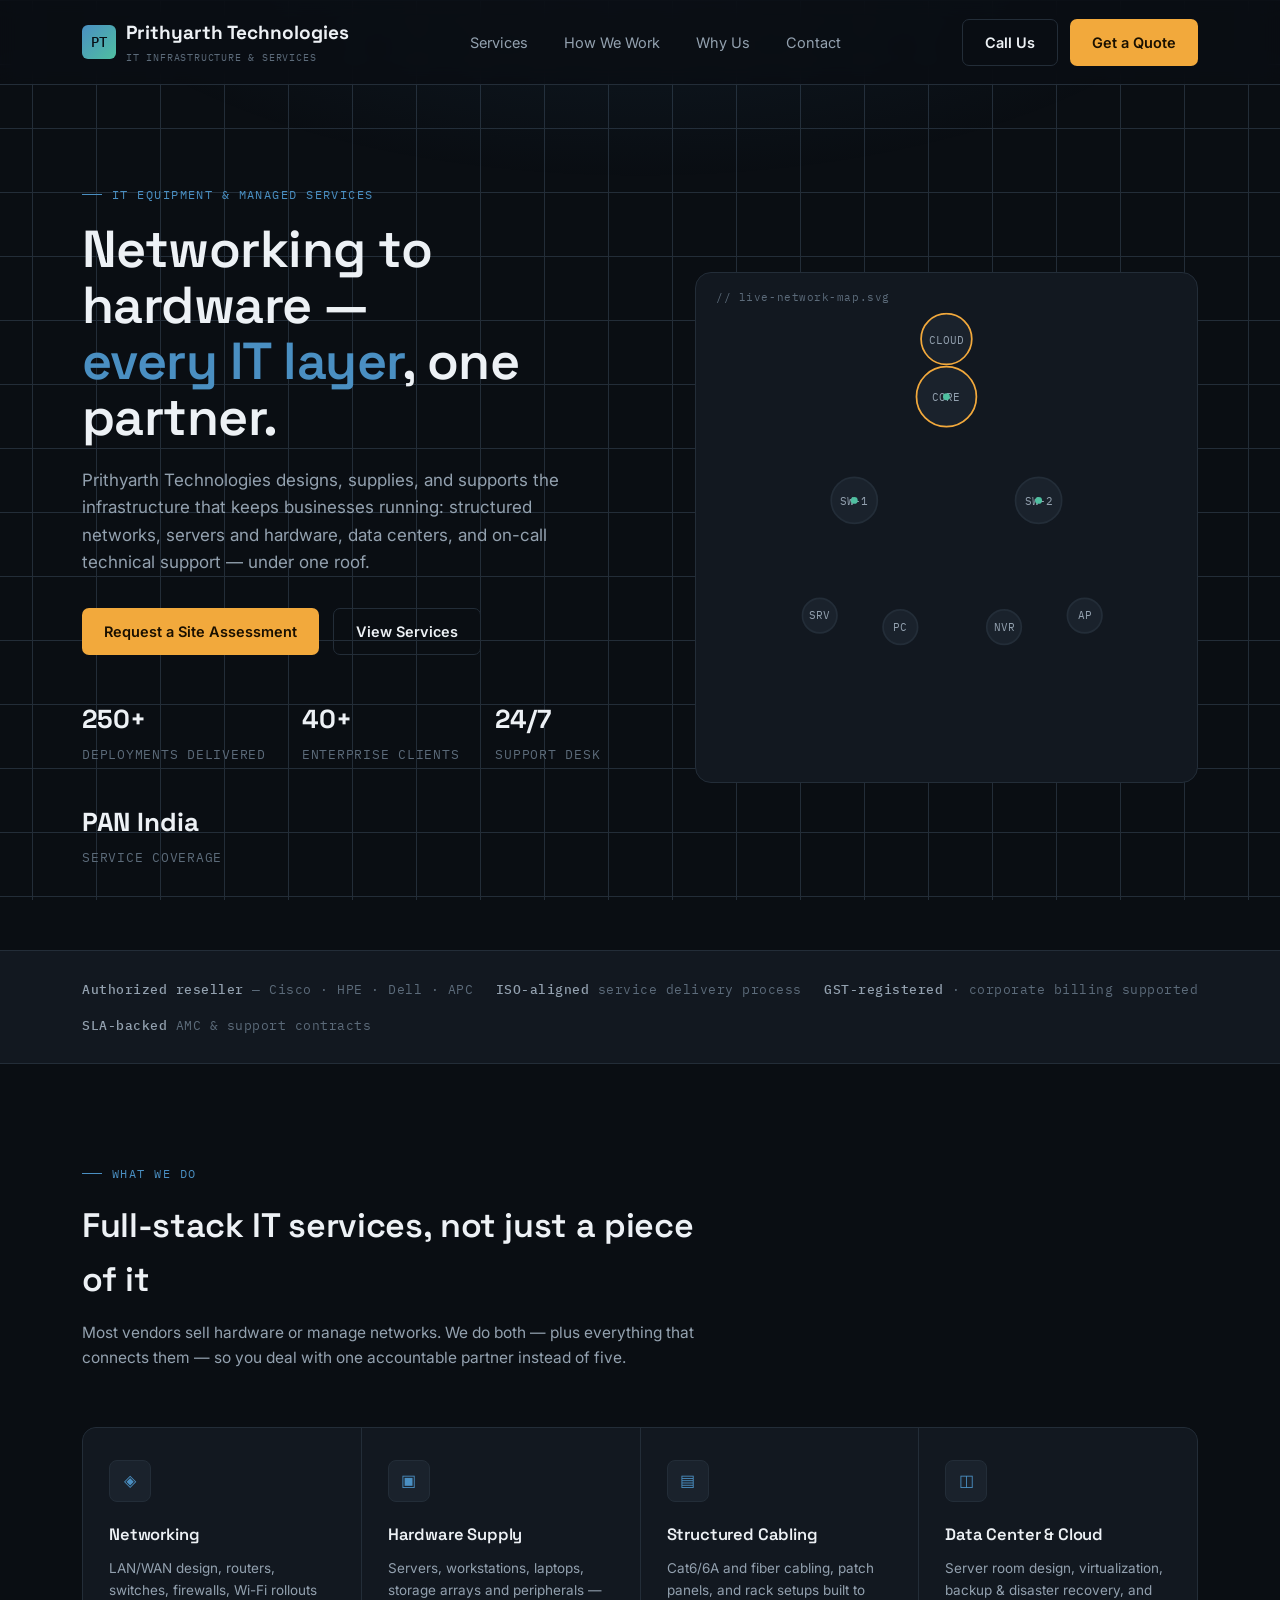
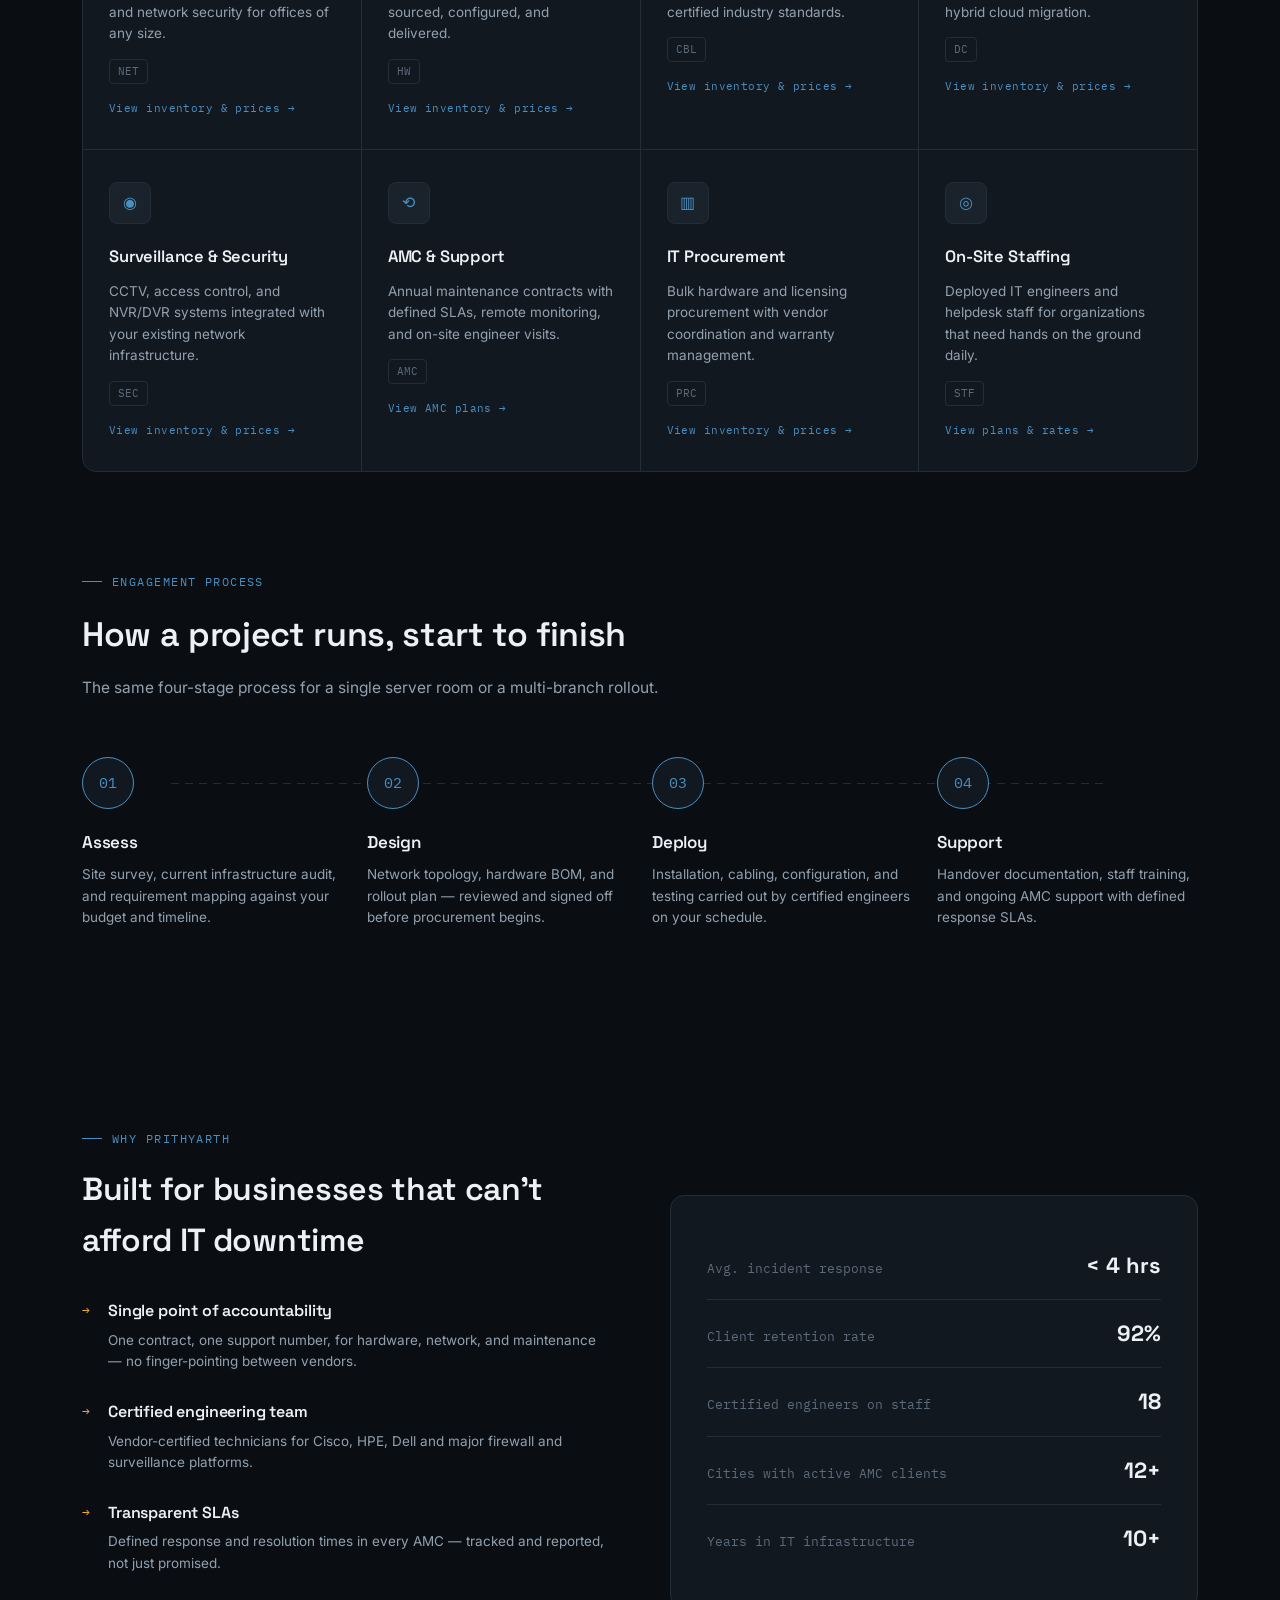
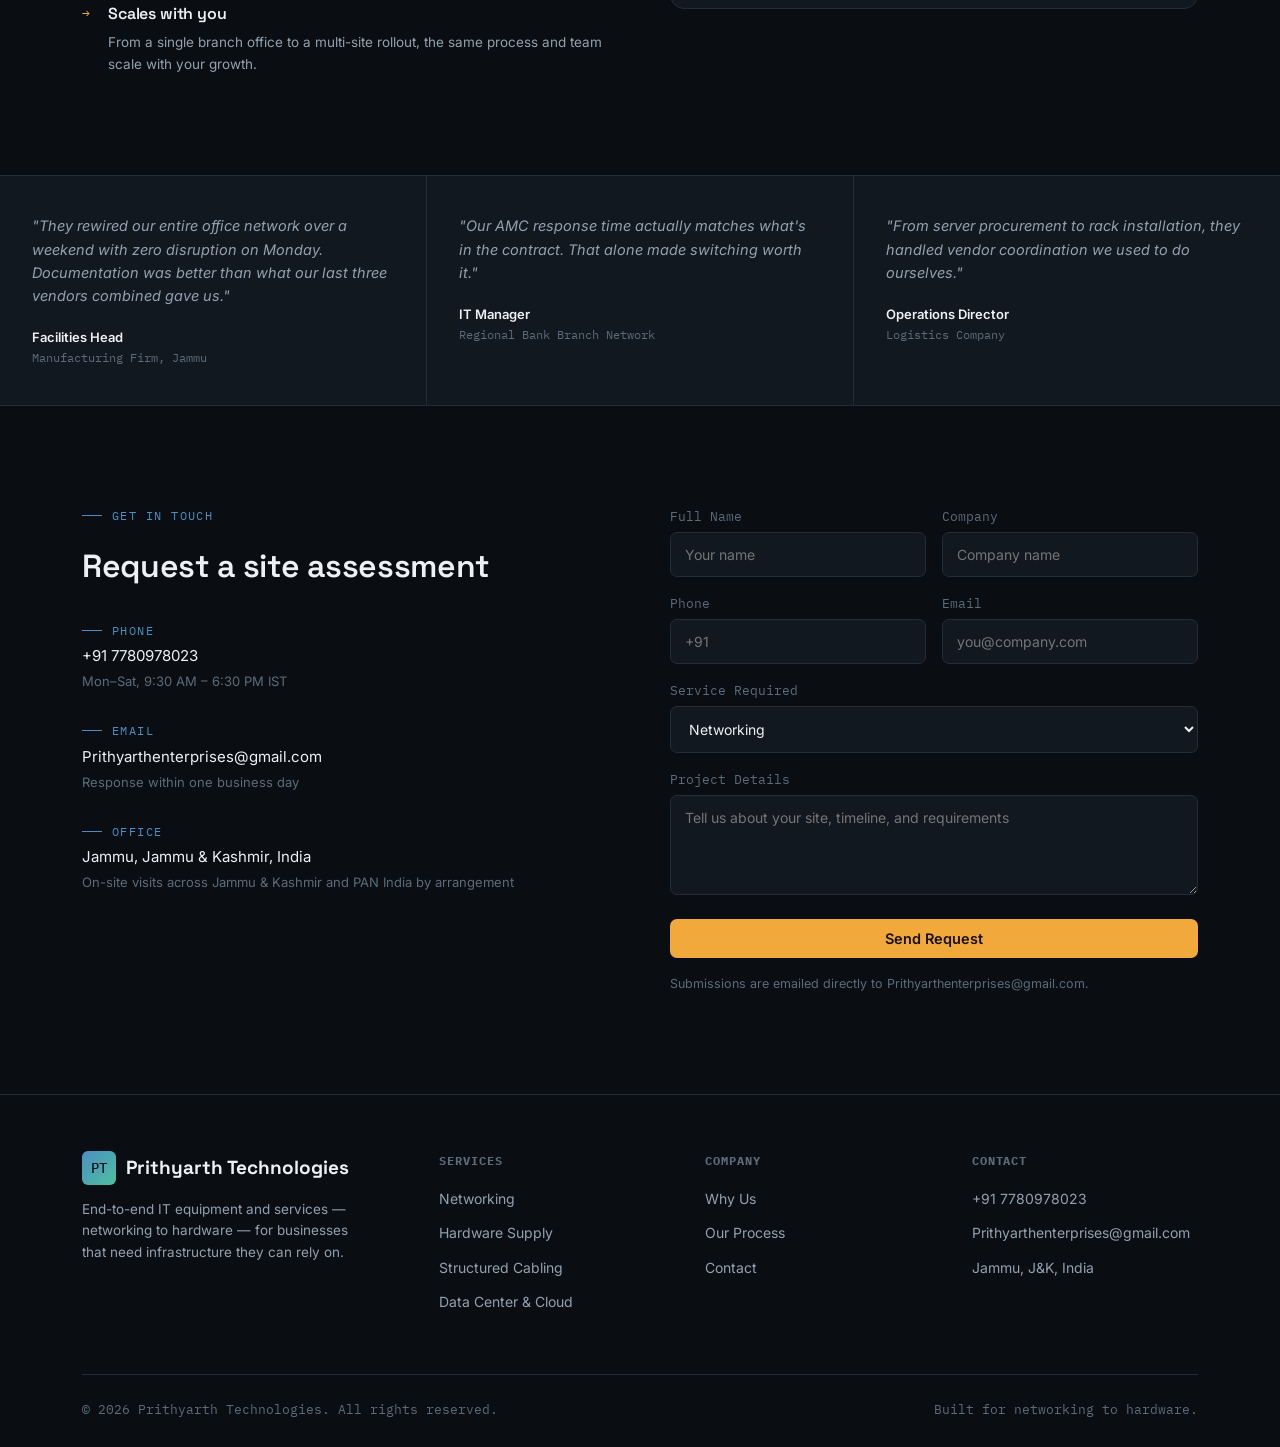
==== commit c9c31450: "Add files via upload" ====
--- a/index.html
+++ b/index.html
@@ -174,8 +174,88 @@
 
   /* SERVICES */
   .services-grid{display:grid;grid-template-columns:repeat(4,1fr);gap:1px;background:var(--border);border:1px solid var(--border);border-radius:14px;overflow:hidden;}
-  .service-card{background:var(--panel);padding:32px 26px;transition:background .2s;}
+  .service-card{background:var(--panel);padding:32px 26px;transition:background .2s;cursor:pointer;position:relative;}
   .service-card:hover{background:var(--panel-raised);}
+  .service-card:hover .service-open{color:var(--amber);}
+  .service-open{
+    display:flex;align-items:center;gap:6px;margin-top:16px;
+    font-family:'IBM Plex Mono',monospace;font-size:11px;color:var(--steel);letter-spacing:0.04em;
+    transition:color .2s;
+  }
+
+  /* CATALOG MODAL */
+  .catalog-overlay{
+    display:none;position:fixed;inset:0;z-index:200;
+    background:rgba(5,7,10,0.82);backdrop-filter:blur(4px);
+    padding:26px 16px;overflow-y:auto;
+  }
+  .catalog-overlay.open{display:block;}
+  .catalog-modal{
+    max-width:1080px;margin:0 auto;background:var(--panel);border:1px solid var(--border);
+    border-radius:16px;overflow:hidden;
+    animation:modalIn .25s ease;
+  }
+  @keyframes modalIn{from{opacity:0;transform:translateY(14px);}to{opacity:1;transform:translateY(0);}}
+  .catalog-head{
+    padding:26px 30px;border-bottom:1px solid var(--border);
+    display:flex;justify-content:space-between;align-items:flex-start;gap:20px;
+    position:sticky;top:0;background:var(--panel);z-index:2;
+  }
+  .catalog-head h3{font-size:22px;margin-bottom:6px;}
+  .catalog-head p{font-size:13px;color:var(--text-dim);max-width:640px;}
+  .catalog-close{
+    background:var(--panel-raised);border:1px solid var(--border);color:var(--text-dim);
+    width:34px;height:34px;border-radius:8px;flex-shrink:0;font-size:18px;cursor:pointer;
+    display:flex;align-items:center;justify-content:center;transition:all .2s;
+  }
+  .catalog-close:hover{color:var(--text);border-color:var(--steel);}
+  .catalog-tabs{
+    display:flex;gap:8px;flex-wrap:wrap;padding:18px 30px 0;
+  }
+  .catalog-tab{
+    font-family:'IBM Plex Mono',monospace;font-size:11.5px;letter-spacing:0.03em;
+    padding:8px 14px;border-radius:999px;border:1px solid var(--border);color:var(--text-dim);
+    cursor:pointer;transition:all .2s;background:transparent;
+  }
+  .catalog-tab.active{background:var(--steel);border-color:var(--steel);color:#081016;font-weight:600;}
+  .catalog-tab:hover:not(.active){border-color:var(--steel);color:var(--text);}
+  .catalog-body{padding:24px 30px 30px;}
+  .catalog-grid{
+    display:grid;grid-template-columns:repeat(3,1fr);gap:16px;
+  }
+  .catalog-item{
+    background:var(--panel-raised);border:1px solid var(--border);border-radius:12px;
+    padding:18px;display:flex;flex-direction:column;gap:10px;
+  }
+  .catalog-item .brand-tag{
+    font-family:'IBM Plex Mono',monospace;font-size:10px;letter-spacing:0.06em;text-transform:uppercase;
+    color:var(--teal);
+  }
+  .catalog-item h4{font-size:14.5px;line-height:1.35;}
+  .catalog-item .specs{font-size:12px;color:var(--text-dim);line-height:1.55;flex-grow:1;}
+  .catalog-item .price-row{
+    display:flex;justify-content:space-between;align-items:baseline;
+    padding-top:10px;border-top:1px solid var(--border);
+  }
+  .catalog-item .price{font-family:'Space Grotesk',sans-serif;font-size:17px;color:var(--amber);}
+  .catalog-item .price small{font-family:'Inter',sans-serif;font-size:10.5px;color:var(--text-faint);font-weight:400;}
+  .catalog-buy{
+    font-family:'Inter',sans-serif;font-weight:600;font-size:12.5px;
+    padding:9px 12px;border-radius:6px;text-align:center;
+    background:var(--amber);color:#1A1000;cursor:pointer;border:none;transition:all .2s;
+  }
+  .catalog-buy:hover{background:#ffb84d;}
+  .catalog-note{
+    margin-top:22px;padding:14px 16px;border:1px solid var(--border);border-radius:10px;
+    font-size:12px;color:var(--text-faint);background:var(--panel);line-height:1.6;
+  }
+  @media (max-width:900px){
+    .catalog-grid{grid-template-columns:1fr 1fr;}
+  }
+  @media (max-width:600px){
+    .catalog-grid{grid-template-columns:1fr;}
+    .catalog-head,.catalog-tabs,.catalog-body{padding-left:18px;padding-right:18px;}
+  }
   .service-icon{
     width:42px;height:42px;border-radius:8px;
     background:var(--panel-raised);border:1px solid var(--border);
@@ -309,6 +389,23 @@
   </nav>
 </header>
 
+<div class="catalog-overlay" id="catalogOverlay" onclick="if(event.target===this)closeCatalog()">
+  <div class="catalog-modal">
+    <div class="catalog-head">
+      <div>
+        <h3 id="catalogTitle">Category</h3>
+        <p id="catalogDesc">Description</p>
+      </div>
+      <button class="catalog-close" onclick="closeCatalog()" aria-label="Close">✕</button>
+    </div>
+    <div class="catalog-tabs" id="catalogTabs"></div>
+    <div class="catalog-body">
+      <div class="catalog-grid" id="catalogGrid"></div>
+      <div class="catalog-note">Prices are indicative MRP/street pricing in INR (exclusive of GST unless noted) compiled from official brand websites and authorized channel listings as of July 2026, for planning purposes only. Final quotation depends on configuration, current distributor pricing, and quantity — click "Enquire to Purchase" on any item and we'll send a formal quote within one business day.</div>
+    </div>
+  </div>
+</div>
+
 <section class="hero">
   <div class="container hero-grid">
     <div>
@@ -388,53 +485,61 @@
       <p>Most vendors sell hardware or manage networks. We do both — plus everything that connects them — so you deal with one accountable partner instead of five.</p>
     </div>
     <div class="services-grid reveal">
-      <div class="service-card">
+      <div class="service-card" onclick="openCatalog('networking')">
         <div class="service-icon">◈</div>
         <h3>Networking</h3>
         <p>LAN/WAN design, routers, switches, firewalls, Wi-Fi rollouts and network security for offices of any size.</p>
         <span class="service-tag">NET</span>
-      </div>
-      <div class="service-card">
+        <div class="service-open">View inventory &amp; prices →</div>
+      </div>
+      <div class="service-card" onclick="openCatalog('hardware')">
         <div class="service-icon">▣</div>
         <h3>Hardware Supply</h3>
         <p>Servers, workstations, laptops, storage arrays and peripherals — sourced, configured, and delivered.</p>
         <span class="service-tag">HW</span>
-      </div>
-      <div class="service-card">
+        <div class="service-open">View inventory &amp; prices →</div>
+      </div>
+      <div class="service-card" onclick="openCatalog('cabling')">
         <div class="service-icon">▤</div>
         <h3>Structured Cabling</h3>
         <p>Cat6/6A and fiber cabling, patch panels, and rack setups built to certified industry standards.</p>
         <span class="service-tag">CBL</span>
-      </div>
-      <div class="service-card">
+        <div class="service-open">View inventory &amp; prices →</div>
+      </div>
+      <div class="service-card" onclick="openCatalog('datacenter')">
         <div class="service-icon">◫</div>
         <h3>Data Center &amp; Cloud</h3>
         <p>Server room design, virtualization, backup &amp; disaster recovery, and hybrid cloud migration.</p>
         <span class="service-tag">DC</span>
-      </div>
-      <div class="service-card">
+        <div class="service-open">View inventory &amp; prices →</div>
+      </div>
+      <div class="service-card" onclick="openCatalog('surveillance')">
         <div class="service-icon">◉</div>
         <h3>Surveillance &amp; Security</h3>
         <p>CCTV, access control, and NVR/DVR systems integrated with your existing network infrastructure.</p>
         <span class="service-tag">SEC</span>
-      </div>
-      <div class="service-card">
+        <div class="service-open">View inventory &amp; prices →</div>
+      </div>
+      <div class="service-card" onclick="openCatalog('amc')">
         <div class="service-icon">⟲</div>
         <h3>AMC &amp; Support</h3>
         <p>Annual maintenance contracts with defined SLAs, remote monitoring, and on-site engineer visits.</p>
         <span class="service-tag">AMC</span>
-      </div>
-      <div class="service-card">
+        <div class="service-open">View AMC plans →</div>
+      </div>
+      <div class="service-card" onclick="openCatalog('procurement')">
         <div class="service-icon">▥</div>
         <h3>IT Procurement</h3>
         <p>Bulk hardware and licensing procurement with vendor coordination and warranty management.</p>
         <span class="service-tag">PRC</span>
-      </div>
-      <div class="service-card">
+        <div class="service-open">View inventory &amp; prices →</div>
+      </div>
+      <div class="service-card" onclick="openCatalog('staffing')">
         <div class="service-icon">◎</div>
         <h3>On-Site Staffing</h3>
         <p>Deployed IT engineers and helpdesk staff for organizations that need hands on the ground daily.</p>
         <span class="service-tag">STF</span>
+        <div class="service-open">View plans &amp; rates →</div>
       </div>
     </div>
   </div>
@@ -644,5 +749,273 @@
   revealEls.forEach(el => io.observe(el));
 </script>
 
+<script>
+/* ============================================================
+   CATALOG / INVENTORY DATA
+   Indicative INR pricing compiled from official Dell/HP/Lenovo/
+   Hikvision/CP Plus websites & authorized channel listings, July 2026.
+   ============================================================ */
+const CATALOG = {
+  networking: {
+    title: "Networking — Inventory & Price List",
+    desc: "Routers, switches, firewalls and Wi-Fi access points we regularly supply and deploy. Enterprise pricing depends on licensing tier — request a formal BOM quote.",
+    serviceValue: "Networking",
+    groups: [
+      { name:"Routers & Firewalls", items:[
+        {brand:"Cisco", name:"ISR 1100 4-Port Gigabit Router", specs:"4x GbE, dual-WAN, SD-WAN ready", price:"₹58,000"},
+        {brand:"Cisco", name:"Meraki MX67 Security Appliance", specs:"Firewall + SD-WAN, cloud-managed (license extra)", price:"₹85,000"},
+        {brand:"Fortinet", name:"FortiGate 40F Firewall", specs:"UTM, 5x GbE ports, compact desktop, 1-yr bundle", price:"₹48,000"},
+        {brand:"Fortinet", name:"FortiGate 60F Firewall", specs:"UTM, 10x GbE ports, 1-yr bundle", price:"₹95,000"},
+        {brand:"Fortinet", name:"FortiGate 100F Firewall", specs:"NGFW, 22x GbE ports incl. SFP, high-density branch", price:"₹2,45,000"},
+        {brand:"Fortinet", name:"FortiGate 700G Firewall", specs:"Latest-gen NGFW, 10x 10GbE + 2x 25GbE SFP28, high-throughput core", price:"₹6,80,000"},
+        {brand:"TP-Link", name:"ER7206 Omada Gigabit VPN Router", specs:"SPI firewall, load balancing, 5x GbE", price:"₹9,500"},
+      ]},
+      { name:"Switches", items:[
+        {brand:"Cisco", name:"Catalyst 1300 24-Port PoE+ Switch", specs:"24x GbE PoE+, 4x SFP+ uplinks", price:"₹1,45,000"},
+        {brand:"HPE Aruba", name:"Instant On 1930 24G Switch", specs:"24x GbE, 4x SFP+, smart-managed", price:"₹78,000"},
+        {brand:"Fortinet", name:"FortiSwitch 224E-POE", specs:"24x GbE PoE+, 4x SFP+, FortiLink managed", price:"₹1,15,000"},
+        {brand:"Fortinet", name:"FortiSwitch 648E", specs:"Latest 600 Series, 48x GbE PoE+, 4x 10GbE SFP+ uplinks", price:"₹1,95,000"},
+        {brand:"TP-Link", name:"TL-SG1024 24-Port Gigabit Switch", specs:"Unmanaged, desktop/rackmount", price:"₹9,900"},
+        {brand:"D-Link", name:"DGS-1100-16 16-Port Smart Switch", specs:"16x GbE, web-smart managed", price:"₹7,200"},
+      ]},
+      { name:"Wi-Fi Access Points", items:[
+        {brand:"Cisco Meraki", name:"MR36 Wi-Fi 6 Access Point", specs:"Cloud-managed, dual-band Wi-Fi 6", price:"₹42,000"},
+        {brand:"HPE Aruba", name:"Instant On AP22", specs:"Wi-Fi 6, 2x2 MIMO, PoE powered", price:"₹18,500"},
+        {brand:"Fortinet", name:"FortiAP 231F", specs:"Wi-Fi 6, 2x2 MIMO, FortiGate/FortiLAN Cloud managed", price:"₹22,500"},
+        {brand:"Fortinet", name:"FortiAP 231K", specs:"Latest Wi-Fi 7 (802.11be), 4x4 MIMO, cloud/controller managed", price:"₹38,000"},
+        {brand:"Ubiquiti", name:"UniFi U6-Lite Access Point", specs:"Wi-Fi 6, controller-managed", price:"₹9,500"},
+        {brand:"TP-Link", name:"EAP670 Wi-Fi 6 Access Point", specs:"AX5400, PoE+ powered, Omada SDN", price:"₹14,500"},
+      ]},
+    ]
+  },
+  hardware: {
+    title: "Hardware Supply — Laptops & Desktops",
+    desc: "Latest Dell, Lenovo and HP models we source, configure and deliver with standard OEM warranty. Bulk/corporate pricing available on request.",
+    serviceValue: "Hardware Supply",
+    groups: [
+      { name:"Dell Laptops", items:[
+        {brand:"Dell", name:"Inspiron 15", specs:"13th Gen Core i5, 16GB RAM, 512GB SSD, Win 11", price:"₹54,990"},
+        {brand:"Dell", name:"Vostro 15 3530", specs:"13th Gen Core i5, 16GB RAM, 512GB SSD, business", price:"₹52,990"},
+        {brand:"Dell", name:"Latitude 5450 (Latest Gen)", specs:"Intel Core Ultra 5, 16GB RAM, 512GB SSD, vPro", price:"₹82,000"},
+        {brand:"Dell", name:"Latitude 7450 (Latest Gen)", specs:"Intel Core Ultra 7, 16GB RAM, 512GB SSD, premium biz", price:"₹1,22,000"},
+        {brand:"Dell", name:"XPS 13", specs:"Core i7, 16GB RAM, 512GB SSD, ultra-premium", price:"₹1,35,000"},
+        {brand:"Dell", name:"Pro 14 Premium (Dell 14 Pro)", specs:"Intel Core Ultra (Series 3), 16GB RAM, 512GB SSD, vPro, latest-gen", price:"₹98,990"},
+      ]},
+      { name:"Lenovo Laptops", items:[
+        {brand:"Lenovo", name:"IdeaPad Slim 3", specs:"Ryzen 5 / Core i5, 8GB RAM, 512GB SSD", price:"₹42,990"},
+        {brand:"Lenovo", name:"ThinkBook 14 Gen 7", specs:"Core Ultra 5, 16GB RAM, 512GB SSD, business-slim", price:"₹64,990"},
+        {brand:"Lenovo", name:"ThinkBook 14 2-in-1 Gen 7", specs:"Core Ultra 7, 16GB RAM, 1TB SSD, touch convertible", price:"₹89,990"},
+        {brand:"Lenovo", name:"ThinkPad E14 Gen 6", specs:"Core Ultra 7, 16GB RAM, 512GB SSD", price:"₹74,990"},
+        {brand:"Lenovo", name:"ThinkPad T14 Gen 6 (Latest Gen)", specs:"Core Ultra 7 vPro, 32GB RAM, 512GB SSD, business-grade", price:"₹1,08,500"},
+        {brand:"Lenovo", name:"ThinkPad X13 Gen 5", specs:"Core Ultra 7, 32GB RAM, 1TB SSD, ultralight", price:"₹1,45,000"},
+        {brand:"Lenovo", name:"ThinkPad P16 Mobile Workstation", specs:"Core i9, 64GB RAM, 2TB SSD, discrete GPU", price:"₹3,09,500"},
+      ]},
+      { name:"HP Laptops", items:[
+        {brand:"HP", name:"Pavilion 14", specs:"12th Gen Core i5, 16GB RAM, 512GB SSD", price:"₹58,990"},
+        {brand:"HP", name:"ProBook 440 14-inch G11 (latest)", specs:"Intel Core Ultra 5/7, 16GB RAM, 512GB SSD, business-grade", price:"₹72,500"},
+        {brand:"HP", name:"ProBook 450 G10", specs:"13th Gen Core i5, 16GB RAM, 512GB SSD, business", price:"₹68,500"},
+        {brand:"HP", name:"ProBook 445 G11", specs:"Ryzen 7, 16GB RAM, 512GB SSD", price:"₹63,900"},
+        {brand:"HP", name:"EliteBook 640 G9", specs:"12th Gen Core i5, 16GB RAM, 512GB SSD, vPro", price:"₹96,500"},
+        {brand:"HP", name:"EliteBook 840 G11 (Latest Gen)", specs:"Core Ultra 7, 32GB RAM, 512GB SSD, Wolf Security", price:"₹1,32,000"},
+      ]},
+      { name:"Desktops", items:[
+        {brand:"Dell", name:"OptiPlex 3000 Micro", specs:"Core i5, 8GB RAM, 256GB SSD, micro form-factor", price:"₹48,500"},
+        {brand:"Dell", name:"OptiPlex 7010 Tower", specs:"Core i7, 16GB RAM, 512GB SSD", price:"₹78,900"},
+        {brand:"Dell", name:"OptiPlex 7020 Tower (Latest Gen)", specs:"Intel Core Ultra 7, 16GB RAM, 512GB SSD, AI-ready", price:"₹92,000"},
+        {brand:"Lenovo", name:"ThinkCentre neo 50a Gen 5 AIO", specs:"Core i5, 8GB RAM, 512GB SSD, all-in-one", price:"₹52,900"},
+        {brand:"Lenovo", name:"ThinkCentre M70q Gen 4 Tiny", specs:"Core i5, 16GB RAM, 512GB SSD", price:"₹65,500"},
+        {brand:"Lenovo", name:"ThinkCentre M90q Gen 6 Tiny (Latest Gen)", specs:"Core Ultra 7 vPro, 16GB RAM, 512GB SSD, AI-driven", price:"₹78,500"},
+        {brand:"HP", name:"ProDesk 400 G9", specs:"Core i5, 8GB RAM, 512GB SSD", price:"₹49,900"},
+        {brand:"HP", name:"EliteDesk 800 G9 SFF", specs:"Core i7, 16GB RAM, 512GB SSD, small form-factor", price:"₹82,500"},
+        {brand:"HP", name:"Elite 8 Mini G1i (Latest Gen)", specs:"Core Ultra 7, 16GB RAM, 512GB SSD, rebranded EliteDesk successor", price:"₹88,500"},
+      ]},
+    ]
+  },
+  cabling: {
+    title: "Structured Cabling — Services & Materials",
+    desc: "Certified Cat6/6A copper and OM3/OM4 fiber cabling, racks and termination hardware, priced per point or per project.",
+    serviceValue: "Structured Cabling",
+    groups: [
+      { name:"Cabling & Rack Services", items:[
+        {brand:"Service", name:"Cat6 Data Point (Supply + Termination)", specs:"UTP cable, faceplate, patch cord, testing", price:"₹950 / point"},
+        {brand:"Service", name:"Cat6A Data Point", specs:"Shielded UTP, higher bandwidth, testing", price:"₹1,350 / point"},
+        {brand:"Service", name:"OM4 Fiber Run (per core, up to 90m)", specs:"LC termination both ends, OTDR test report", price:"₹2,800 / core"},
+        {brand:"Service", name:"42U Server Rack — Supply & Install", specs:"Perforated doors, cable manager, PDU mount", price:"₹38,000"},
+        {brand:"Service", name:"Patch Panel — 24-Port Cat6", specs:"Supply & termination", price:"₹4,500"},
+      ]},
+    ]
+  },
+  datacenter: {
+    title: "Data Center & Cloud — Solutions",
+    desc: "Server room build-out, virtualization, backup/DR and hybrid cloud migration — scoped and quoted per site assessment.",
+    serviceValue: "Data Center & Cloud",
+    groups: [
+      { name:"Server Room & Cloud Services", items:[
+        {brand:"Dell PowerEdge", name:"T350 Tower Server", specs:"Xeon E-2400, 16GB RAM, 2x 1TB HDD", price:"₹1,95,000"},
+        {brand:"Dell PowerEdge", name:"R450 Rack Server", specs:"Dual Xeon Silver, 32GB RAM, RAID", price:"₹3,45,000"},
+        {brand:"HPE ProLiant", name:"DL380 Gen11 Rack Server", specs:"Dual Xeon, 32GB RAM, RAID, redundant PSU", price:"₹4,20,000"},
+        {brand:"Service", name:"Virtualization Setup (VMware/Hyper-V)", specs:"Host config, storage, network, HA — per host", price:"From ₹35,000"},
+        {brand:"Service", name:"Backup & Disaster Recovery Design", specs:"Backup target, replication, DR runbook", price:"Quote on assessment"},
+        {brand:"Service", name:"Hybrid Cloud Migration", specs:"Azure/AWS workload migration & cutover", price:"Quote on assessment"},
+      ]},
+    ]
+  },
+  surveillance: {
+    title: "Surveillance & Security — Camera Inventory",
+    desc: "Hikvision and CP Plus cameras including PTZ, plus recorders — indicative per-unit pricing from official/authorized listings.",
+    serviceValue: "Surveillance & Security",
+    groups: [
+      { name:"Hikvision Cameras", items:[
+        {brand:"Hikvision", name:"DS-2CE1ACOT-IRPF", specs:"2MP HD Bullet, 20m IR, indoor/outdoor", price:"₹1,150"},
+        {brand:"Hikvision", name:"DS-2CE1AD0T-IRPF", specs:"2MP Turbo HD Bullet, plastic body", price:"₹1,450"},
+        {brand:"Hikvision", name:"DS-2CE5AD0T-IRPF", specs:"2MP Turbo HD Dome, 20m IR", price:"₹1,350"},
+        {brand:"Hikvision", name:"DS-2CD1343G0-I", specs:"4MP IP Dome, IR 30m, PoE", price:"₹4,450"},
+        {brand:"Hikvision", name:"DS-2CD2085G1-I", specs:"8MP (4K) IP Bullet, ColorVu, PoE", price:"₹13,500"},
+      ]},
+      { name:"Hikvision PTZ Cameras", items:[
+        {brand:"Hikvision", name:"DS-2AE5225TI-A", specs:"2MP 25x Analog PTZ (HD-TVI), 150m IR", price:"₹52,000"},
+        {brand:"Hikvision", name:"DS-2DE4425IW-DE", specs:"4MP 25x Network PTZ, AcuSense, 100m IR", price:"₹68,000"},
+        {brand:"Hikvision", name:"DS-2DE5225IW-AE", specs:"2MP 25x Network PTZ, 150m IR, auto-tracking", price:"₹95,000"},
+        {brand:"Hikvision", name:"TandemVu DS-2SE4C425MWG-EL", specs:"Bullet + PTZ dual-lens, panoramic tracking", price:"₹1,85,000"},
+      ]},
+      { name:"CP Plus Cameras", items:[
+        {brand:"CP Plus", name:"CP-UVC-D1A2WDS4-D", specs:"2MP HD Dome, 20m IR", price:"₹998"},
+        {brand:"CP Plus", name:"CP-VAC-T81PL3-DS", specs:"2MP HD Bullet, 25m IR", price:"₹995"},
+        {brand:"CP Plus", name:"CP-UNC-DA13L3", specs:"1.3MP IP Dome, PoE", price:"₹4,457"},
+        {brand:"CP Plus", name:"CP-UNC-TA21PL3-D", specs:"2MP IP Bullet, night-vision, PoE", price:"₹5,309"},
+        {brand:"CP Plus", name:"CP-UNC-VC41L5C-VMD-LQ", specs:"4MP Dual-Light Vandal Dome, STQC certified", price:"₹7,350"},
+        {brand:"CP Plus", name:"CP-UNC-TC41L5C-VMD-LQ", specs:"4MP IP Bullet, 50m range, STQC certified", price:"₹7,350"},
+      ]},
+      { name:"CP Plus PTZ Cameras", items:[
+        {brand:"CP Plus", name:"CP-VAC-D2A2WDS5", specs:"2MP 20x Analog Speed Dome PTZ", price:"₹42,000"},
+        {brand:"CP Plus", name:"CP-UNP-D2521L10-DAQ", specs:"2MP 25x Network PTZ, 100m range, STQC", price:"₹34,750"},
+        {brand:"CP Plus", name:"CP-UNP-E3241L18-DAQ", specs:"4MP 32x Network PTZ, 175m range, STQC", price:"₹68,500"},
+      ]},
+      { name:"Recorders (DVR/NVR)", items:[
+        {brand:"Hikvision", name:"DS-7208HGHI-K1", specs:"8-Channel Turbo HD DVR", price:"₹7,490"},
+        {brand:"Hikvision", name:"DS-7216HQHI-K2", specs:"16-Channel Turbo HD DVR", price:"₹38,000"},
+        {brand:"Hikvision", name:"DS-7608NI-K2", specs:"8-Channel PoE NVR", price:"₹9,500"},
+        {brand:"CP Plus", name:"CP-UVR-0801E1-HC", specs:"8-Channel HD DVR", price:"₹6,500"},
+        {brand:"CP Plus", name:"CP-UNR-3162P2-V2", specs:"16-Channel PoE NVR", price:"₹18,900"},
+      ]},
+    ]
+  },
+  amc: {
+    title: "AMC & Support — Service Plans",
+    desc: "Annual maintenance contracts covering hardware, network, and surveillance infrastructure, backed by defined SLAs.",
+    serviceValue: "AMC & Support",
+    groups: [
+      { name:"AMC Packages", items:[
+        {brand:"AMC", name:"Basic AMC (Non-Comprehensive)", specs:"Quarterly preventive visits, remote monitoring, labor covered — parts billed separately", price:"From ₹1,800/device/yr"},
+        {brand:"AMC", name:"Comprehensive AMC", specs:"Parts + labor covered, priority on-site response under 4 hrs, quarterly health reports", price:"From ₹4,500/device/yr"},
+        {brand:"AMC", name:"Network AMC", specs:"Router/switch/firewall/Wi-Fi uptime monitoring, config backups, patch management", price:"From ₹15,000/site/yr"},
+        {brand:"AMC", name:"Server & Data Center AMC", specs:"Server health checks, backup verification, DR drills, rack & UPS maintenance", price:"From ₹35,000/server/yr"},
+        {brand:"AMC", name:"CCTV / Surveillance AMC", specs:"Camera cleaning & realignment, DVR/NVR health checks, storage health checks, footage-retrieval support", price:"From ₹1,200/camera/yr"},
+        {brand:"AMC", name:"Desktop & Laptop Fleet AMC", specs:"OS & antivirus updates, hardware diagnostics, break-fix replacement SLA", price:"From ₹2,000/device/yr"},
+        {brand:"AMC", name:"24/7 Helpdesk Add-On", specs:"Round-the-clock remote support line for AMC clients", price:"From ₹8,000/site/yr"},
+      ]},
+    ]
+  },
+  procurement: {
+    title: "IT Procurement — Services",
+    desc: "Bulk hardware and software licensing procurement with vendor coordination and warranty management.",
+    serviceValue: "Something else",
+    groups: [
+      { name:"Procurement Services", items:[
+        {brand:"Service", name:"Bulk Hardware Procurement", specs:"Laptops, desktops, servers, networking — vendor sourcing & negotiation", price:"Quote on volume"},
+        {brand:"Service", name:"Software & OS Licensing", specs:"Windows, Microsoft 365, antivirus, server CALs", price:"Quote on volume"},
+        {brand:"Service", name:"Warranty & AMC Tracking", specs:"Centralized asset register with renewal alerts", price:"Included with AMC"},
+        {brand:"Service", name:"Import & Vendor Coordination", specs:"Multi-vendor order consolidation and delivery scheduling", price:"Quote on project"},
+      ]},
+    ]
+  },
+  staffing: {
+    title: "On-Site Staffing — Plans & Rates",
+    desc: "Deployed IT engineers and helpdesk staff for organizations that need hands on the ground daily.",
+    serviceValue: "Something else",
+    groups: [
+      { name:"Staffing Plans", items:[
+        {brand:"Staffing", name:"Dedicated On-Site IT Engineer", specs:"Full-time, single site, hardware/network troubleshooting", price:"From ₹28,000/month"},
+        {brand:"Staffing", name:"Shared Helpdesk Technician", specs:"Part-time / multi-site rotation", price:"From ₹16,000/month"},
+        {brand:"Staffing", name:"Project-Based Deployment Team", specs:"Short-term rollout/migration staffing, per project", price:"Quote on scope"},
+        {brand:"Staffing", name:"Remote NOC Monitoring Staff", specs:"Network operations center coverage, business hours or 24/7", price:"From ₹22,000/month"},
+      ]},
+    ]
+  },
+};
+
+let currentCategory = null;
+let currentTab = 0;
+
+function openCatalog(key){
+  const data = CATALOG[key];
+  if(!data) return;
+  currentCategory = key;
+  currentTab = 0;
+  document.getElementById('catalogTitle').textContent = data.title;
+  document.getElementById('catalogDesc').textContent = data.desc;
+
+  const tabsEl = document.getElementById('catalogTabs');
+  tabsEl.innerHTML = data.groups.map((g,i) =>
+    `<button class="catalog-tab${i===0?' active':''}" onclick="switchTab(${i})">${g.name}</button>`
+  ).join('');
+
+  renderGrid();
+  document.getElementById('catalogOverlay').classList.add('open');
+  document.body.style.overflow = 'hidden';
+}
+
+function switchTab(i){
+  currentTab = i;
+  document.querySelectorAll('.catalog-tab').forEach((el, idx) => {
+    el.classList.toggle('active', idx === i);
+  });
+  renderGrid();
+}
+
+function renderGrid(){
+  const data = CATALOG[currentCategory];
+  const group = data.groups[currentTab];
+  const grid = document.getElementById('catalogGrid');
+  grid.innerHTML = group.items.map(item => `
+    <div class="catalog-item">
+      <div class="brand-tag">${item.brand}</div>
+      <h4>${item.name}</h4>
+      <div class="specs">${item.specs}</div>
+      <div class="price-row">
+        <div class="price">${item.price}</div>
+      </div>
+      <button class="catalog-buy" onclick="requestQuote('${item.name.replace(/'/g,"\\'")}', '${data.serviceValue.replace(/'/g,"\\'")}')">Enquire to Purchase</button>
+    </div>
+  `).join('');
+}
+
+function closeCatalog(){
+  document.getElementById('catalogOverlay').classList.remove('open');
+  document.body.style.overflow = '';
+}
+
+function requestQuote(itemName, serviceValue){
+  closeCatalog();
+  const serviceSelect = document.getElementById('service');
+  if(serviceSelect){
+    for(const opt of serviceSelect.options){
+      if(opt.value === serviceValue){ serviceSelect.value = serviceValue; break; }
+    }
+  }
+  const msg = document.getElementById('msg');
+  if(msg){
+    msg.value = `I'd like a formal quote for: ${itemName}. Please share current pricing, availability, and delivery timeline.`;
+  }
+  document.getElementById('contact').scrollIntoView({behavior:'smooth', block:'start'});
+  const fname = document.getElementById('fname');
+  if(fname) setTimeout(() => fname.focus(), 500);
+}
+
+document.addEventListener('keydown', (e) => {
+  if(e.key === 'Escape') closeCatalog();
+});
+</script>
+
 </body>
 </html>
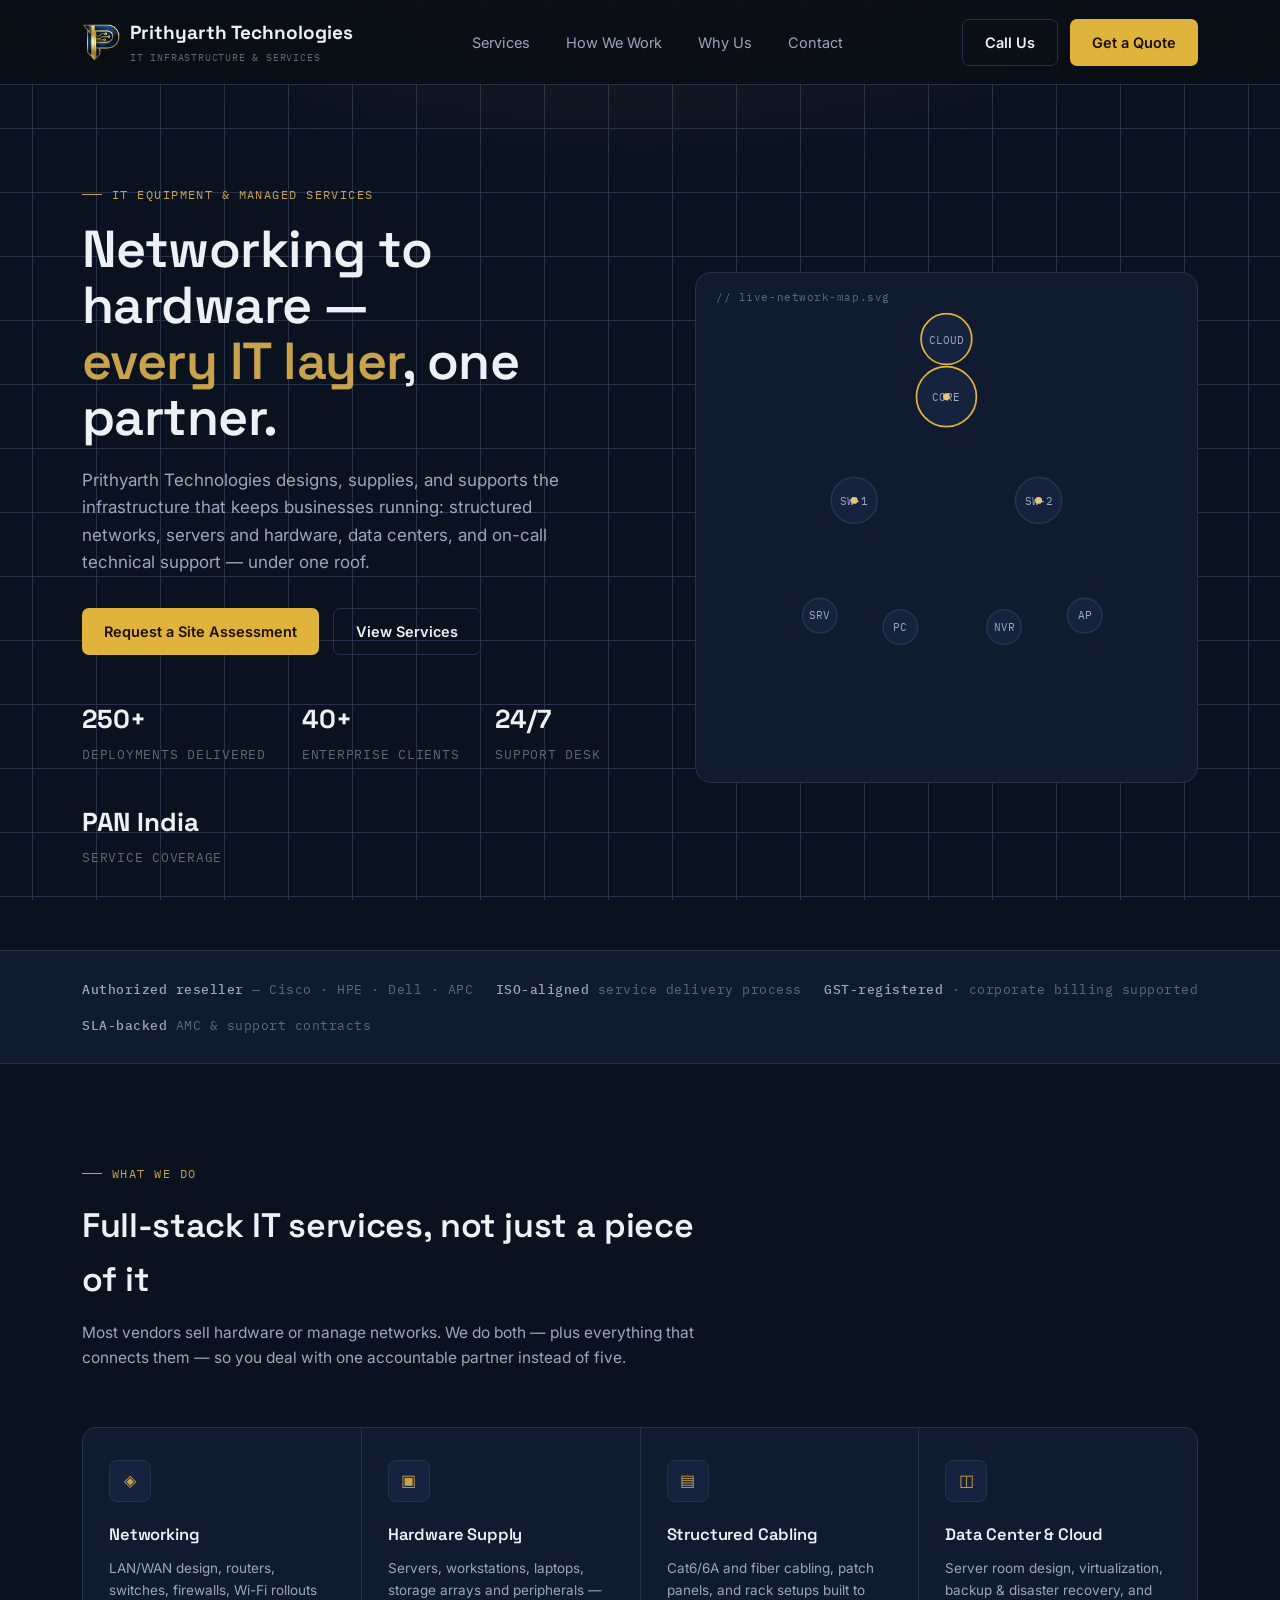
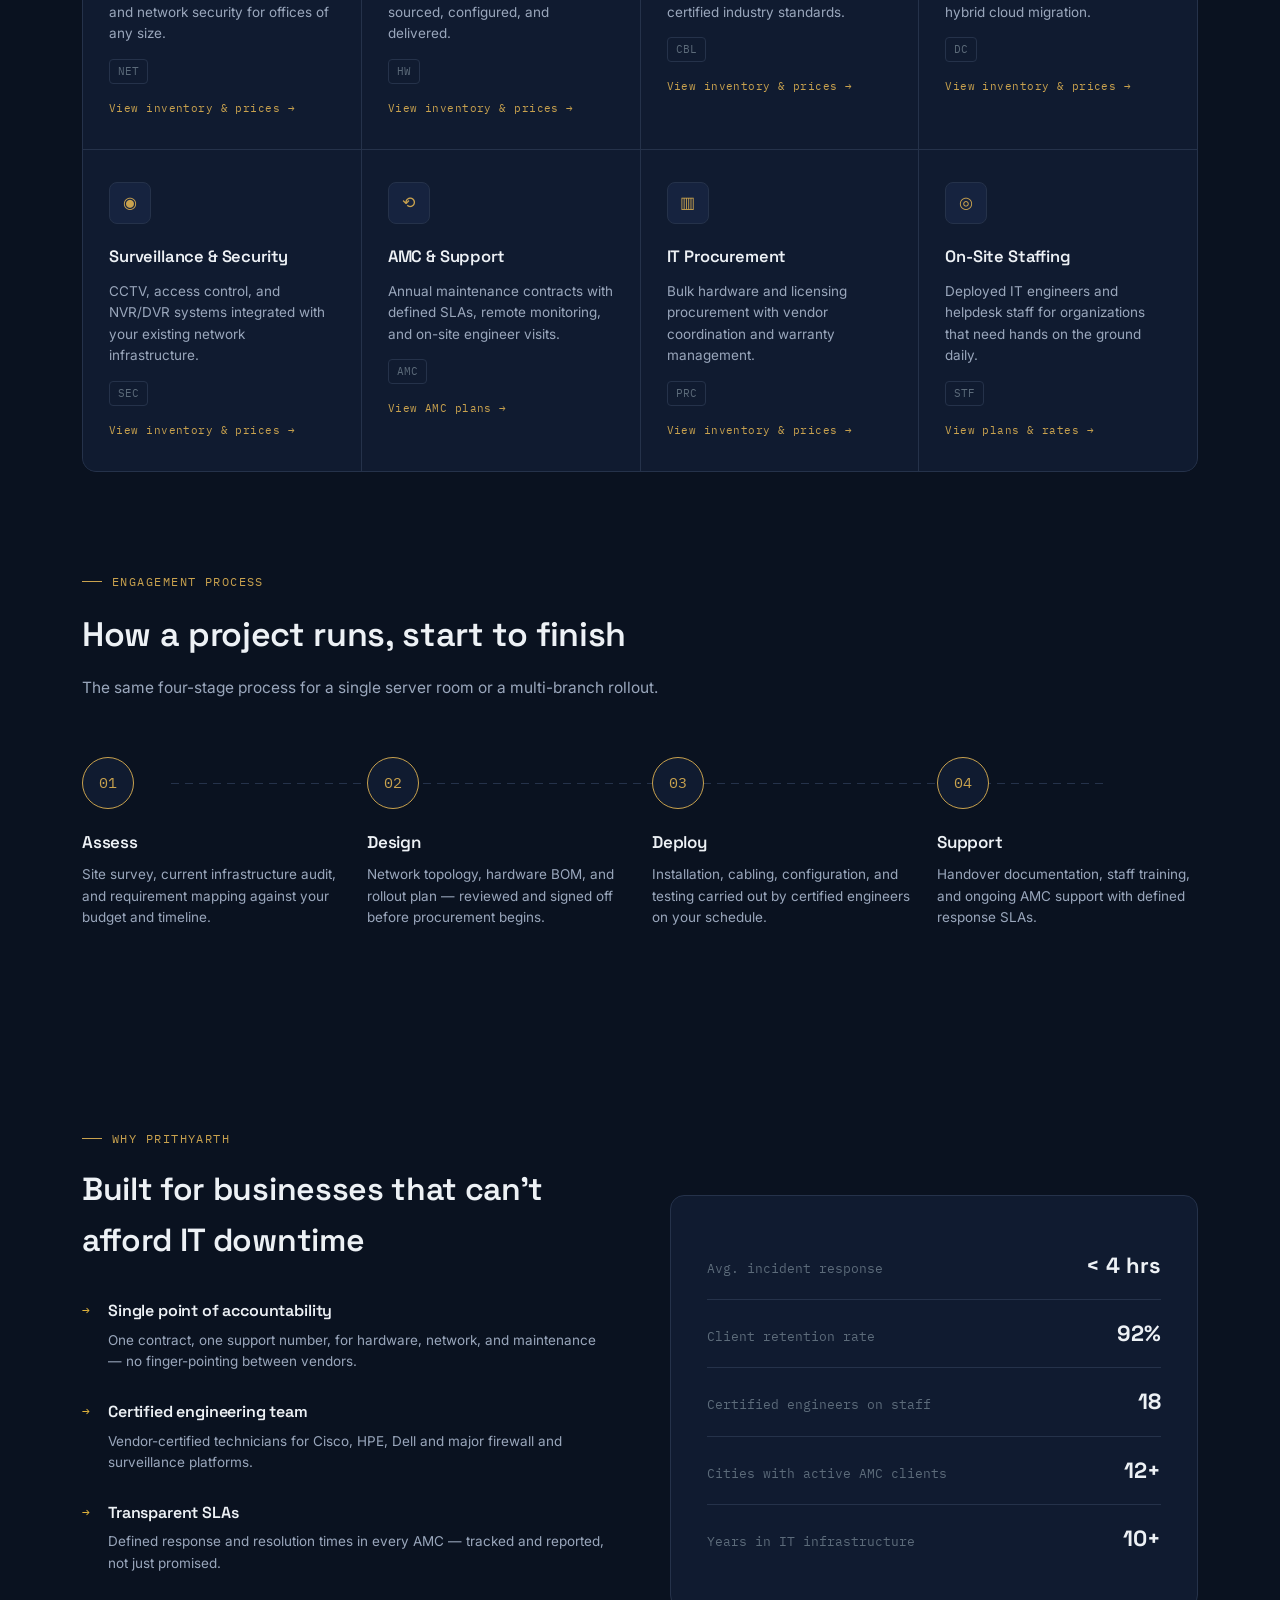
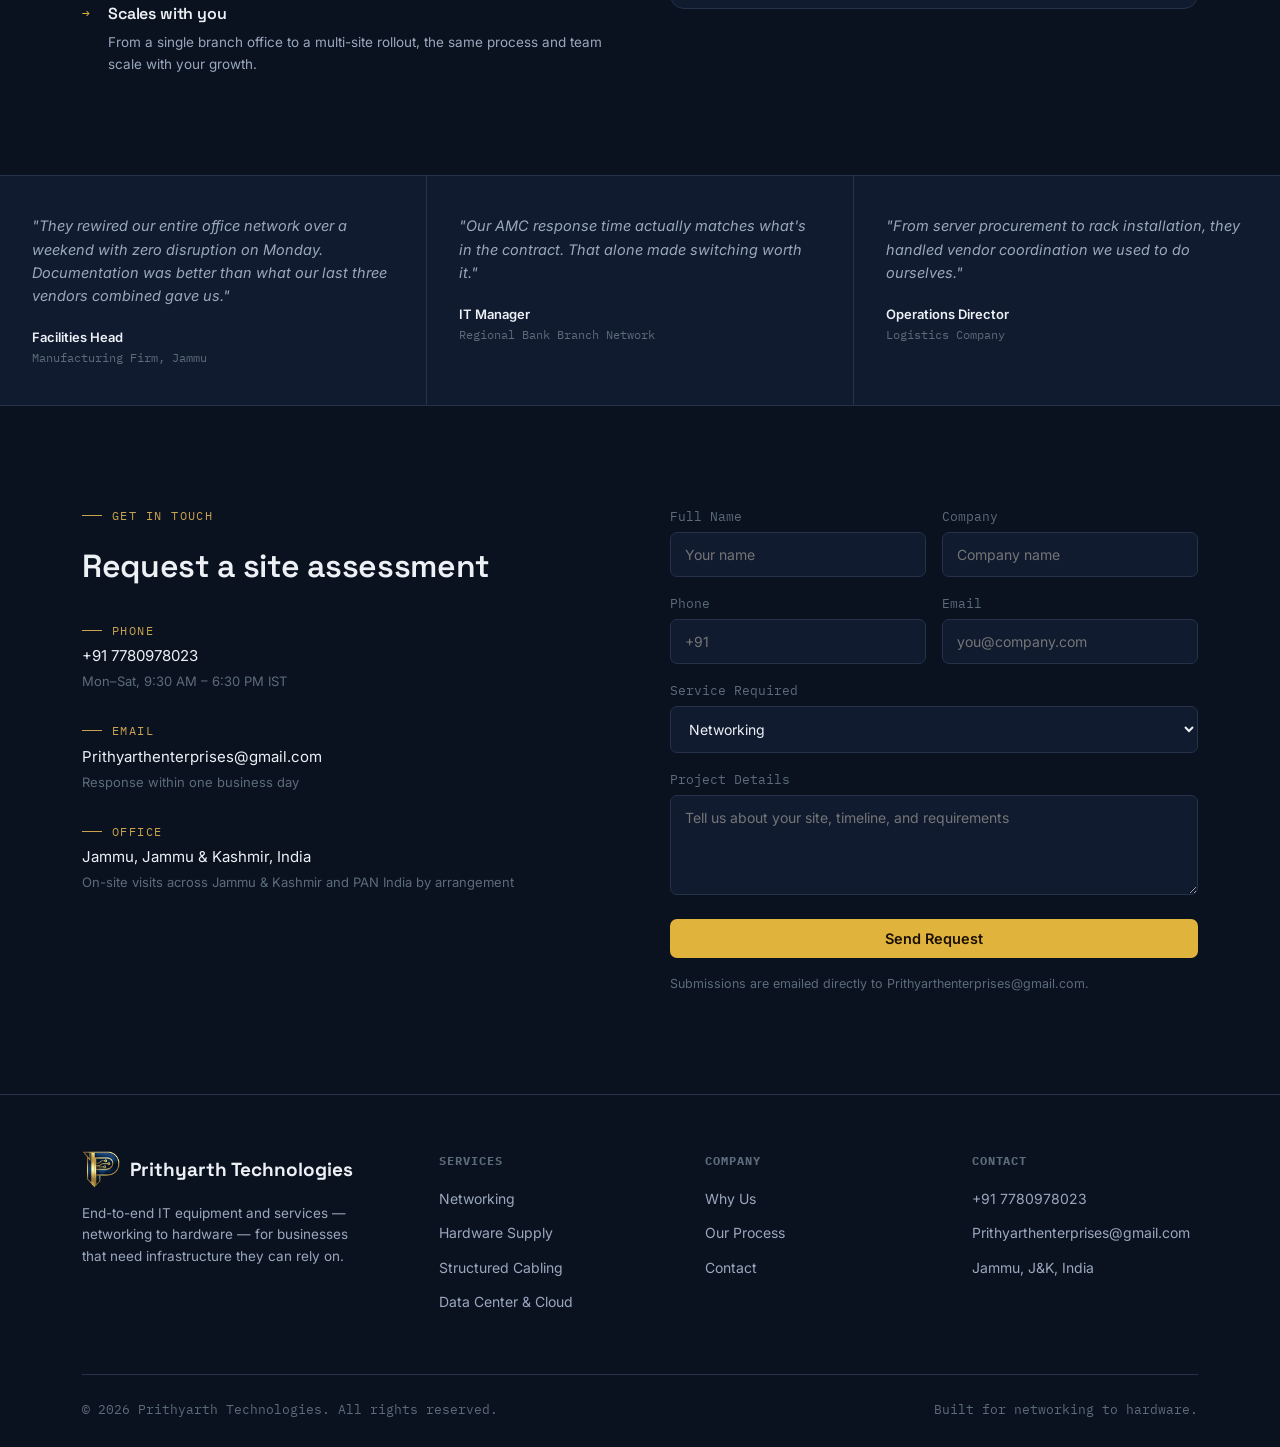
==== commit 8735f565: "Add files via upload" ====
--- a/index.html
+++ b/index.html
@@ -9,17 +9,17 @@
 <link href="https://fonts.googleapis.com/css2?family=Space+Grotesk:wght@400;500;600;700&family=Inter:wght@400;500;600;700&family=IBM+Plex+Mono:wght@400;500&display=swap" rel="stylesheet">
 <style>
   :root{
-    --bg:#0A0E13;
-    --panel:#121820;
-    --panel-raised:#1A222C;
-    --border:#232D38;
+    --bg:#0A1220;
+    --panel:#101B30;
+    --panel-raised:#16233F;
+    --border:#25324A;
     --text:#EDF1F5;
-    --text-dim:#93A1AF;
+    --text-dim:#9AA7BC;
     --text-faint:#5C6B7A;
-    --steel:#4A8FC2;
-    --steel-dim:#2E5473;
-    --amber:#F2A93C;
-    --teal:#4FBFA0;
+    --steel:#C9A24E;
+    --steel-dim:#7A6029;
+    --amber:#E0B33C;
+    --teal:#E3C878;
     --radius:10px;
   }
   *{margin:0;padding:0;box-sizing:border-box;}
@@ -41,7 +41,7 @@
   body::before{
     content:"";
     position:fixed;inset:0;
-    background:radial-gradient(ellipse 80% 50% at 50% -10%, rgba(74,143,194,0.12), transparent 60%);
+    background:radial-gradient(ellipse 80% 50% at 50% -10%, rgba(201,162,78,0.12), transparent 60%);
     pointer-events:none;
     z-index:0;
   }
@@ -77,10 +77,7 @@
     color:var(--text);
   }
   .logo-mark{
-    width:34px;height:34px;border-radius:6px;
-    background:linear-gradient(135deg, var(--steel), var(--teal));
-    display:flex;align-items:center;justify-content:center;
-    font-family:'IBM Plex Mono',monospace;font-weight:500;font-size:14px;color:#081016;
+    width:38px;height:38px;object-fit:contain;
     flex-shrink:0;
   }
   .logo small{display:block;font-family:'IBM Plex Mono',monospace;font-size:10px;font-weight:400;letter-spacing:0.08em;color:var(--text-faint);text-transform:uppercase;margin-top:2px;}
@@ -94,7 +91,7 @@
     transition:all .2s;cursor:pointer;border:none;
   }
   .btn-primary{background:var(--amber);color:#1A1000;}
-  .btn-primary:hover{background:#ffb84d;transform:translateY(-1px);}
+  .btn-primary:hover{background:#F0C766;transform:translateY(-1px);}
   .btn-ghost{border:1px solid var(--border);color:var(--text);background:transparent;}
   .btn-ghost:hover{border-color:var(--steel);}
   .nav-cta{display:flex;gap:12px;}
@@ -244,7 +241,7 @@
     padding:9px 12px;border-radius:6px;text-align:center;
     background:var(--amber);color:#1A1000;cursor:pointer;border:none;transition:all .2s;
   }
-  .catalog-buy:hover{background:#ffb84d;}
+  .catalog-buy:hover{background:#F0C766;}
   .catalog-note{
     margin-top:22px;padding:14px 16px;border:1px solid var(--border);border-radius:10px;
     font-size:12px;color:var(--text-faint);background:var(--panel);line-height:1.6;
@@ -372,7 +369,7 @@
 <header>
   <nav>
     <div class="logo">
-      <div class="logo-mark">PT</div>
+      <img src="[data-uri]" alt="Prithyarth Technologies logo" class="logo-mark">
       <div>Prithyarth Technologies<small>IT Infrastructure &amp; Services</small></div>
     </div>
     <div class="nav-links" id="navLinks">
@@ -704,7 +701,7 @@
     <div class="footer-grid">
       <div class="footer-col">
         <div class="logo" style="margin-bottom:14px;">
-          <div class="logo-mark">PT</div>
+          <img src="[data-uri]" alt="Prithyarth Technologies logo" class="logo-mark">
           <div>Prithyarth Technologies</div>
         </div>
         <p style="font-size:13.5px;color:var(--text-dim);max-width:280px;">End-to-end IT equipment and services — networking to hardware — for businesses that need infrastructure they can rely on.</p>
